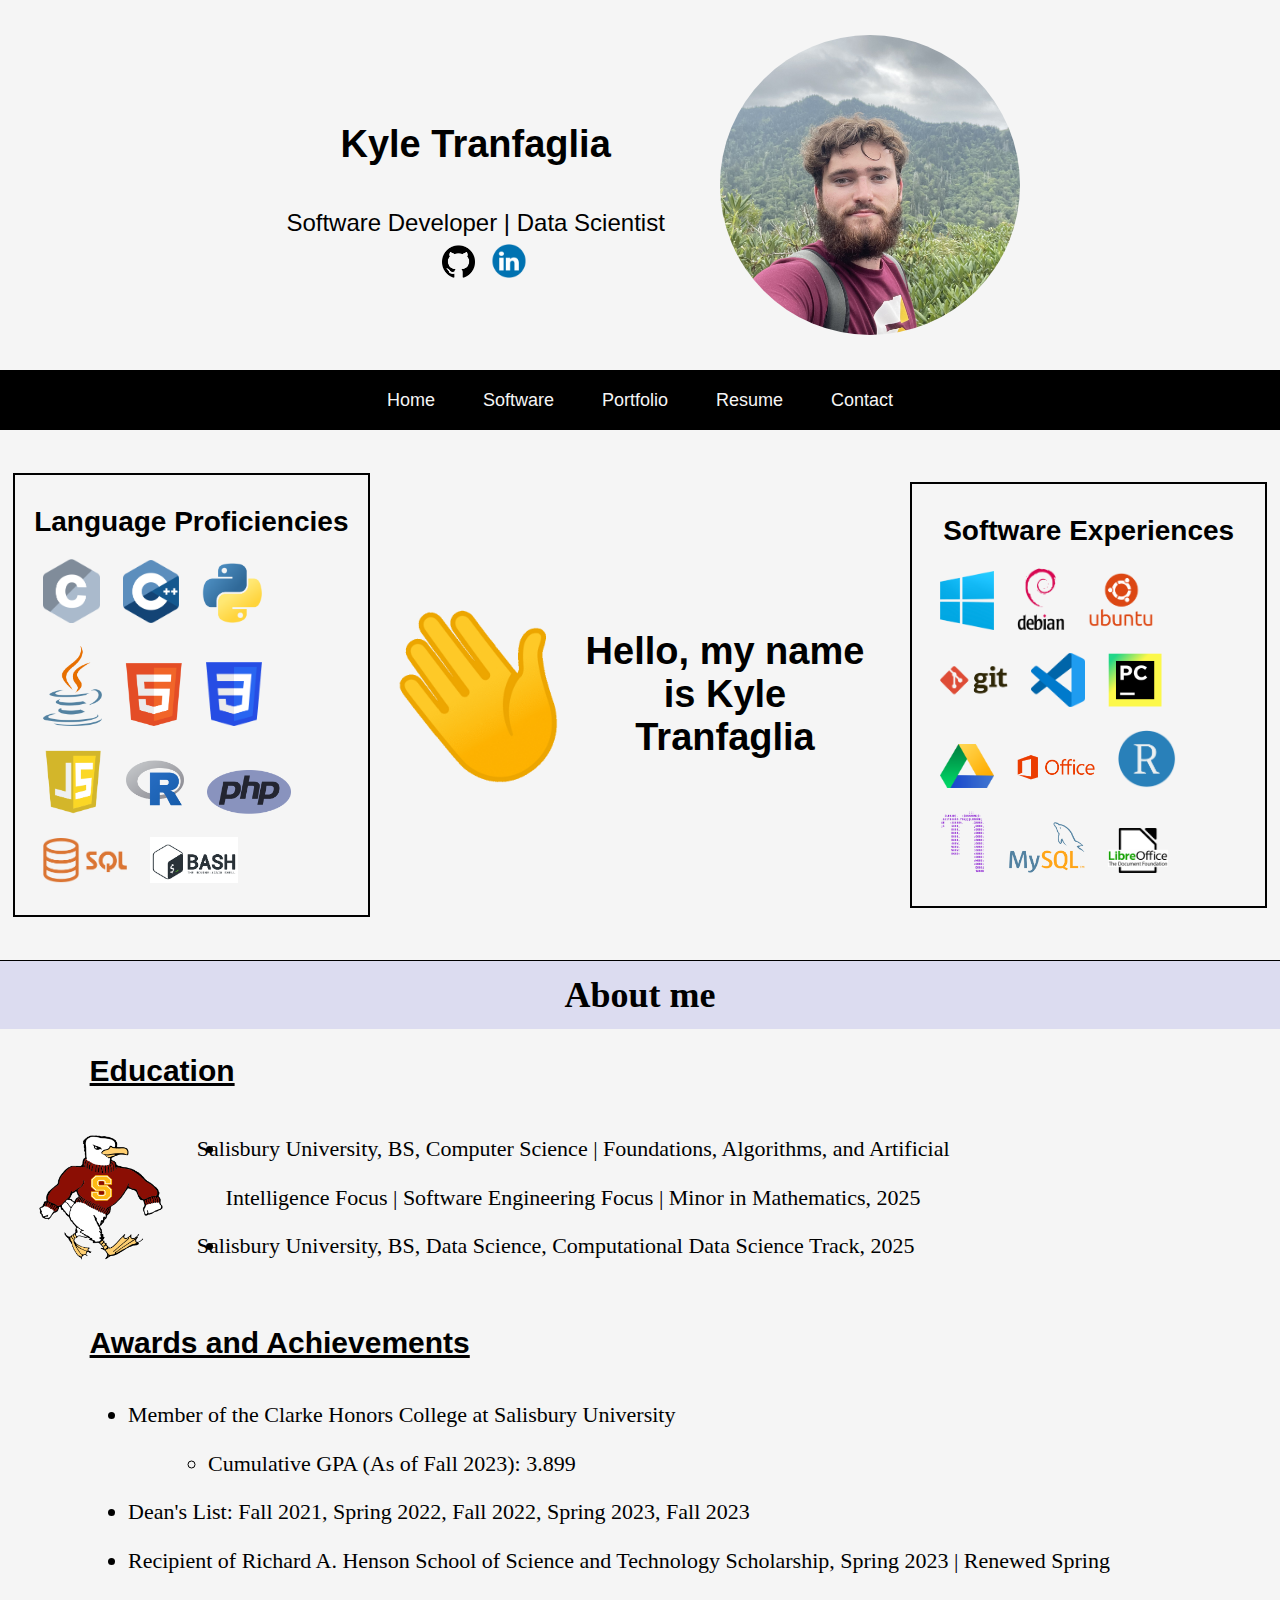
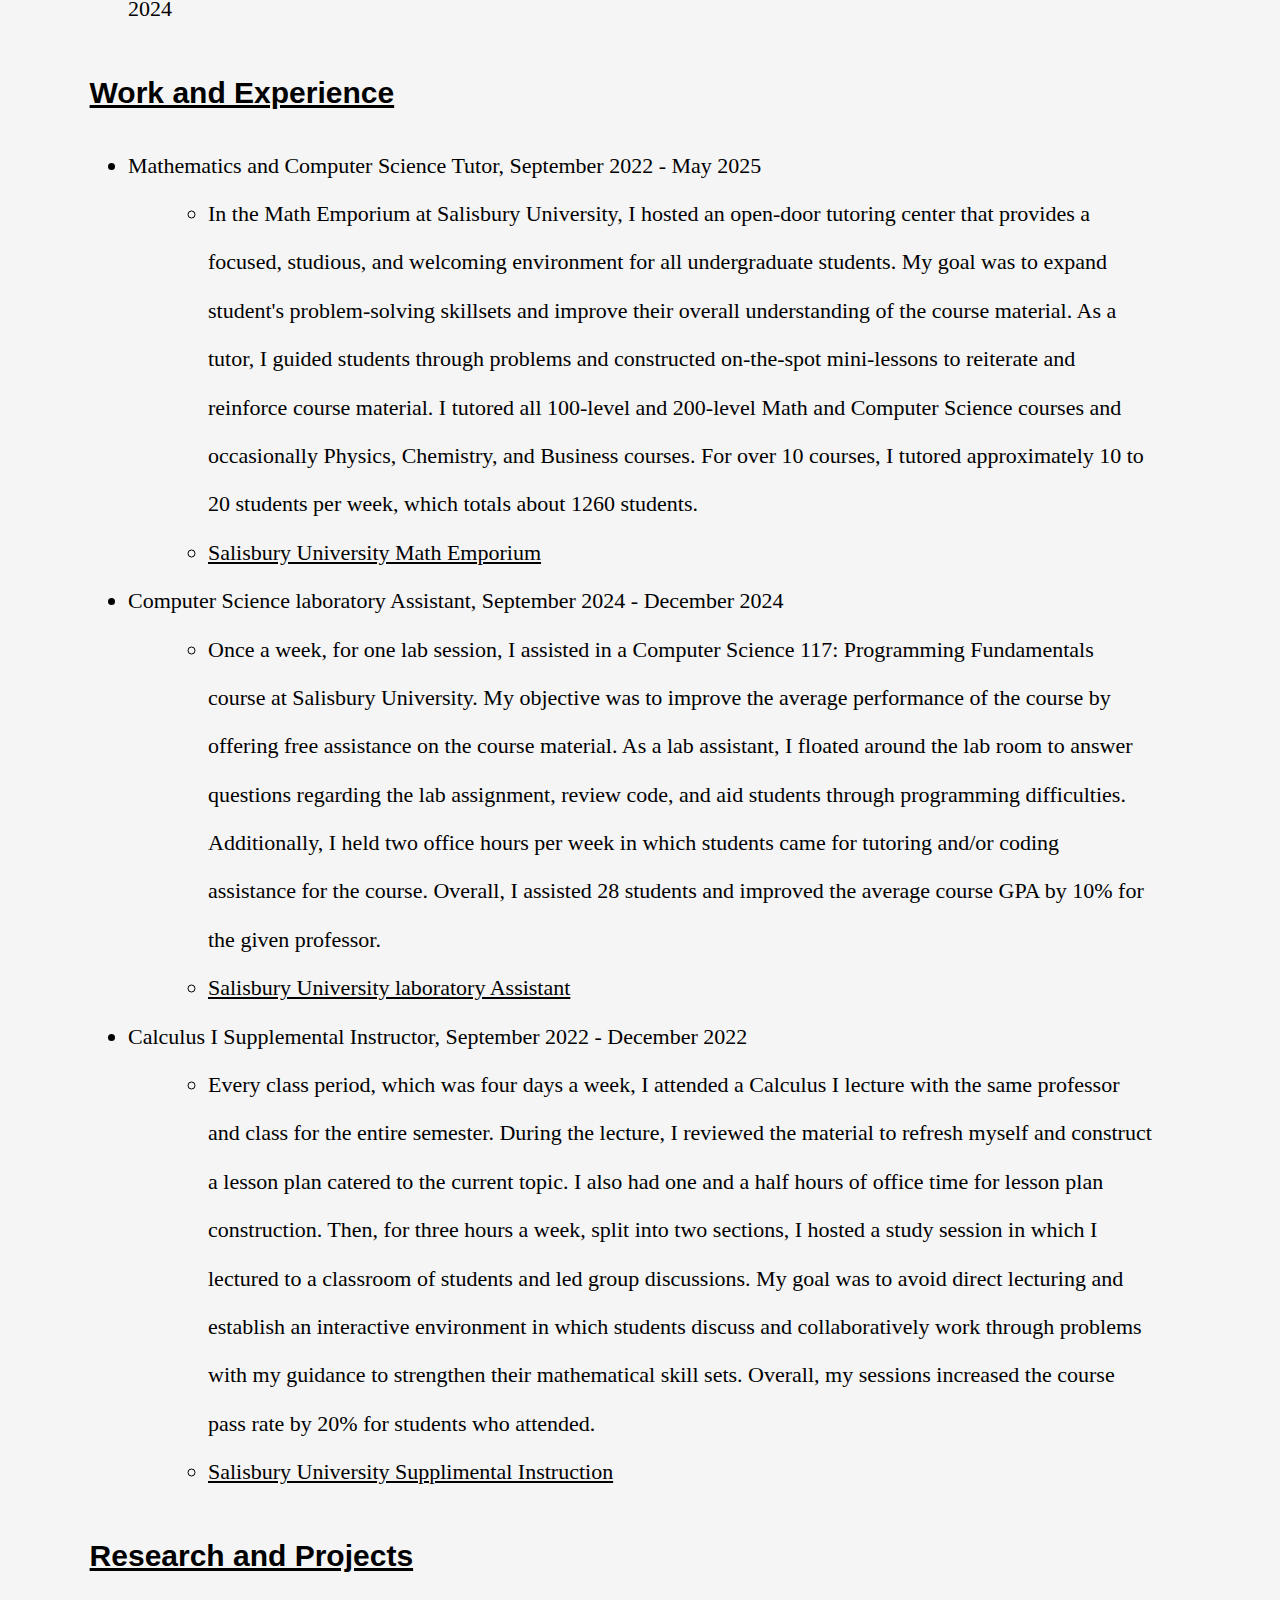
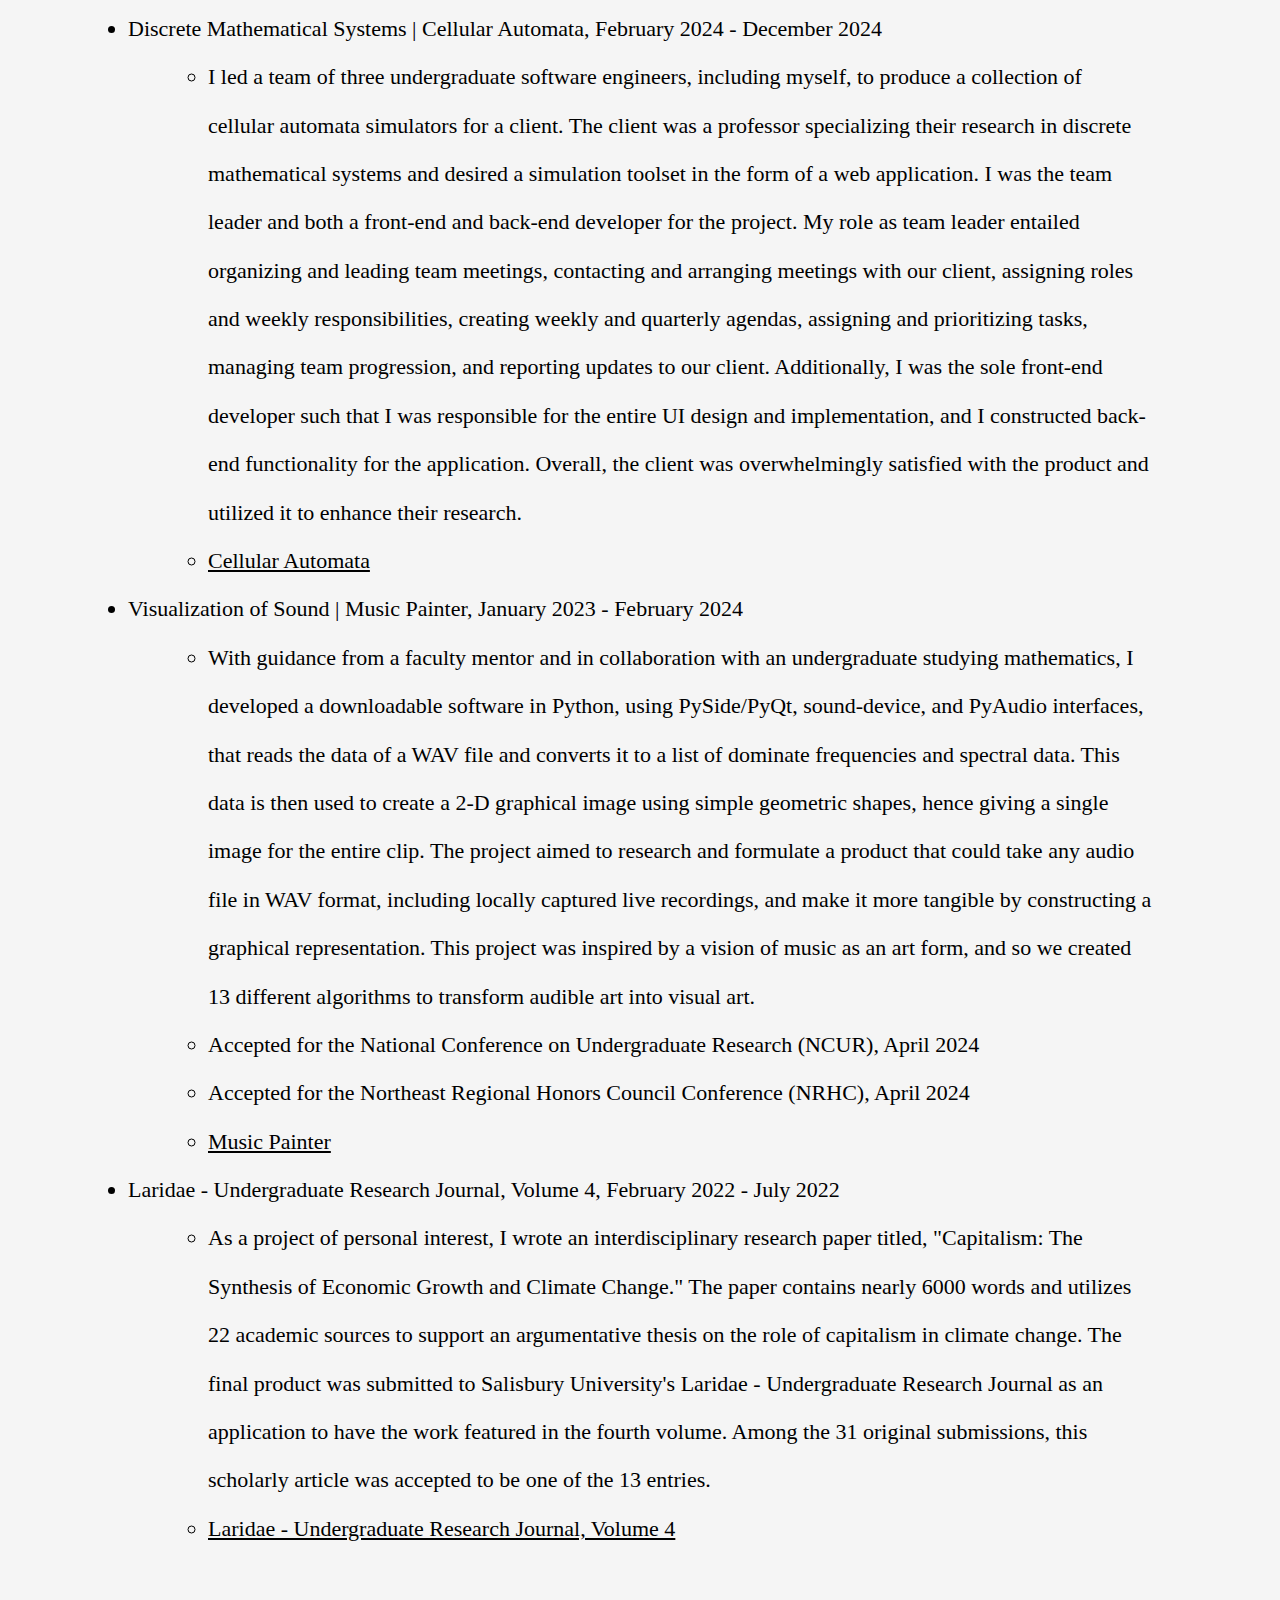
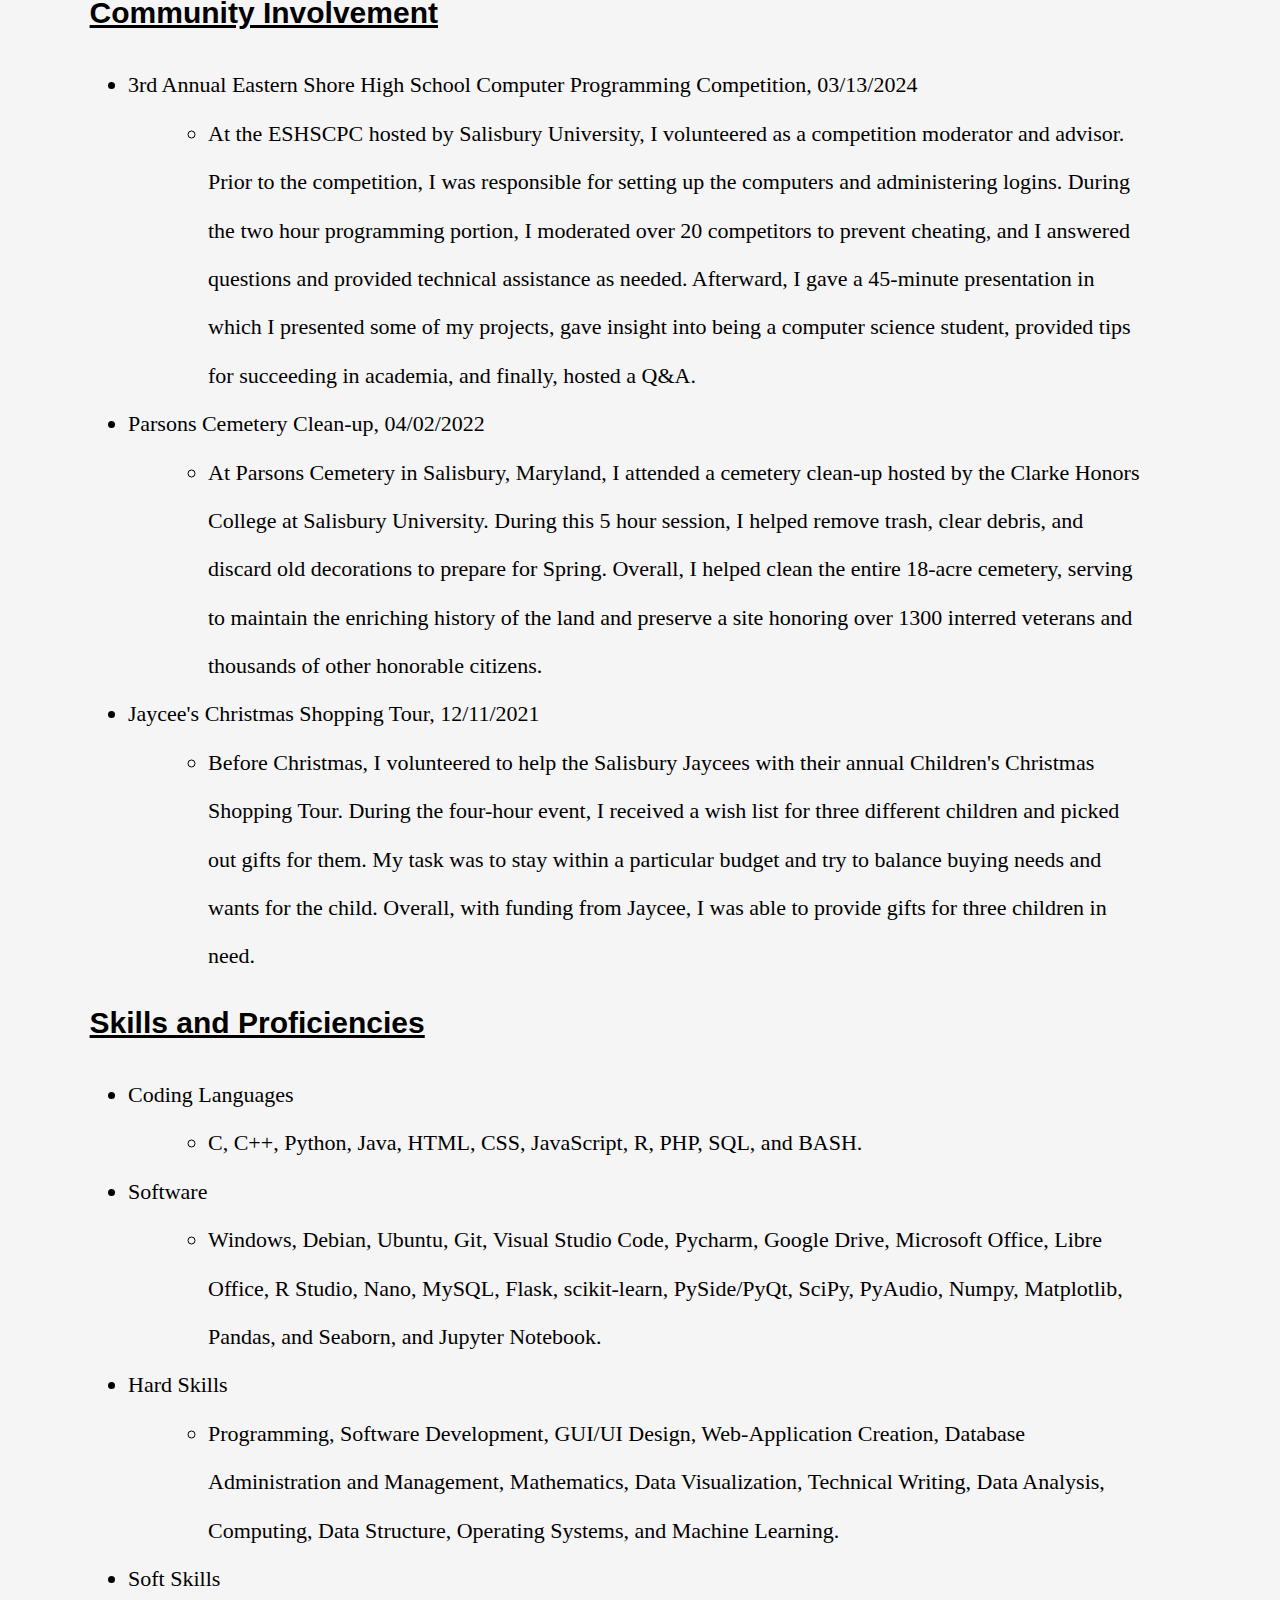
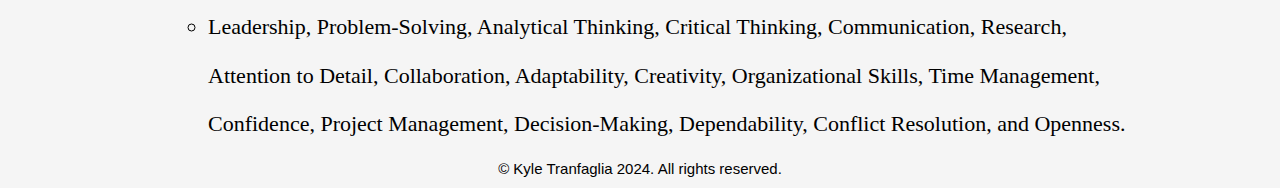
==== src/index.html @ 0615ad9f "Added Resume" ====
<!DOCTYPE html>
<html lang="en" class="home">
  <head>
    <link rel="stylesheet" href="..\styles\style.css" type="text/css"/>
    <meta charset="UTF-8">
    <meta name="viewport" content="width=device-width, initial-scale=1.0">
    <title> Home - Kyle Tranfaglia </title>
  </head>
  <!-- Google tag (gtag.js) -->
  <script async src="https://www.googletagmanager.com/gtag/js?id=G-T42D2LHNRH"> </script>
  <script>
    window.dataLayer = window.dataLayer || [];
    function gtag(){dataLayer.push(arguments);}
    gtag('js', new Date());
    gtag('config', 'G-T42D2LHNRH');
  </script>
  <script type="module" src="../src/js/home.js"> </script>
  <body>
    <center>
      <div class="head_container">
        <div class="name_container">
          <h3> Kyle Tranfaglia </h3> 
          <div class="p1"> Software Developer | Data Scientist </div>
          <a href="https://github.com/ktranfaglia1" target="_blank"> <img src="../images/github.png" alt="GitHub" class="github"></a>
          <a href="https://www.linkedin.com/in/kyle-tranfaglia-6564b42a4/" target="_blank"> <img src="../images/linkedin.png" alt="LinkedIn" class="linkedin"></a>
        </div>
        <img src="../images/Profile.jpg" class="profile">
      </div>
    </center>   
    <header>
      <div class="navbar">
        <a href="../src/index.html"> Home </a>
        <div class="dropdown">
          <button class="drop_button"> Software <i class="fa fa-caret-down"> </i> </button>
          <div class="dropdown_item">
            <a href="/../../COSC425/src/index.html" target="_blank"> Cellular Automata </a>
            <a href="/../../MusicPainterWebsite/src/index.html" target="_blank"> Music Painter </a>
          </div>
        </div>
        <a href="../src/portfolio.html"> Portfolio </a>
        <a href="../src/resume.html"> Resume </a>
        <a href="../src/contact.html"> Contact </a>
      </div>
    </header>
    <div class="outer_container">
      <div class="box">
        <center> <div class="p2"> Language Proficiencies </div> </center>
        <img src="../images/C_logo.png" height="25" width="57" class="logo">
        <img src="../images/C++_logo.png" height="24" width="56" class="logo">
        <img src="../images/Python_logo.png" height="28" width="60" class="logo">
        <img src="../images/Java_logo.png" height="20" width="59" class="logo">
        <img src="../images/Html_logo.png" height="36" width="58" class="logo">
        <img src="../images/CSS_logo.png" height="34" width="56" class="logo">
        <img src="../images/JavaScript_logo.png" height="60" width="60" class="logo">
        <img src="../images/R_logo.png" height="38" width="58" class="logo">
        <img src="../images/Php_logo.png" height="60" width="84" class="logo">
        <img src="../images/SQL_logo.png" height="60" width="84" class="logo">
        <img src="../images/Bash_logo.png" height="60" width="88" class="logo">
      </div>
      <div class="wave_container">
        <img src="../images/Wave.gif" alt="Hand waving GIF" id="wavingHand" height="150" width="200" class="wave">
        <h3> Hello, my name is Kyle Tranfaglia </h3>
      </div>
      <div class="box">
        <center> <div class="p2" class="center"> Software Experiences </div> </center>
        <img src="../images/Windows_logo.png" height="26" width="54" class="logo">
        <img src="../images/Debian_logo.png" height="26" width="48" class="logo">
        <img src="../images/Ubuntu_logo.png" height="42" width="66" class="logo">
        <img src="../images/Git_logo.png" height="46" width="68" class="logo">
        <img src="../images/Vscode_logo.png" height="54" width="54" class="logo">
        <img src="../images/Pc_logo.png" height="54" width="54" class="logo">
        <img src="../images/Drive_logo.png" height="24" width="54" class="logo">
        <img src="../images/Office_logo.png" height="54" width="78" class="logo">
        <img src="../images/Rstudio_logo.png" height="40" width="58" class="logo">
        <img src="../images/Nano_logo.png" height="26" width="46" class="logo">
        <img src="../images/Mysql_logo.png" height="50" width="76" class="logo">
        <img src="../images/Libre_logo.png" height="30" width="60" class="logo">
      </div>
    </div>
    <hr>
    <h1> About me </h1>
    <h2> Education </h2>
    <div class="outer_container">
      <img src="../images/Sammy_logo.png" height="125" width="125" class="sammy">
      <div class="text_container">
        <div class="p5"> 
          <li> Salisbury University, BS, Computer Science | Foundations, Algorithms, and Artificial Intelligence Focus | Software Engineering Focus | Minor in Mathematics, 2025 </li> 
          <li> Salisbury University, BS, Data Science, Computational Data Science Track, 2025 </li> 
        </div>
      </div>
    </div> <br>
    <h2> Awards and Achievements </h2>
    <div class="p3"> 
      <div class="list"> 
        <li> Member of the Clarke Honors College at Salisbury University </li> 
        <ul> 
          <ul>
            <li> Cumulative GPA (As of Fall 2023): 3.899 </li> 
          </ul> 
        </ul>
        <li> Dean's List: Fall 2021, Spring 2022, Fall 2022, Spring 2023, Fall 2023 </li>
        <li> Recipient of Richard A. Henson School of Science and Technology Scholarship, Spring 2023 | Renewed Spring 2024 </li>
      </div> 
    </div> <br>
    <h2> Work and Experience </h2>
    <div class="p3"> 
      <div class="list"> 
        <li> Mathematics and Computer Science Tutor, September 2022 - May 2025 </li> 
        <ul> 
          <ul>
            <li> In the Math Emporium at Salisbury University, I hosted an open-door tutoring center that provides a focused, studious, and welcoming environment for all undergraduate students. My goal was to expand student's problem-solving skillsets and improve their overall understanding of the course material. As a tutor, I guided students through problems and constructed on-the-spot mini-lessons to reiterate and reinforce course material. I tutored all 100-level and 200-level Math and Computer Science courses and occasionally Physics, Chemistry, and Business courses. For over 10 courses, I tutored approximately 10 to 20 students per week, which totals about 1260 students. </li> 
            <li> <a href="https://www.salisbury.edu/academic-offices/science-and-technology/mathematical-sciences/tutoring-center.aspx" target="_blank"> Salisbury University Math Emporium </a> </li>
          </ul> 
        </ul>
        <li> Computer Science laboratory Assistant, September 2024 - December 2024 </li> 
        <ul> 
          <ul>
            <li> Once a week, for one lab session, I assisted in a Computer Science 117: Programming Fundamentals course at Salisbury University. My objective was to improve the average performance of the course by offering free assistance on the course material. As a lab assistant, I floated around the lab room to answer questions regarding the lab assignment, review code, and aid students through programming difficulties. Additionally, I held two office hours per week in which students came for tutoring and/or coding assistance for the course. Overall, I assisted 28 students and improved the average course GPA by 10% for the given professor. </li> 
            <li> <a href="https://www.salisbury.edu/academic-offices/science-and-technology/computer-science/academic-assistance.aspx" target="_blank"> Salisbury University laboratory Assistant </a> </li>
          </ul> 
        </ul>
        <li> Calculus I Supplemental Instructor, September 2022 - December 2022 </li> 
        <ul> 
          <ul>
            <li> Every class period, which was four days a week, I attended a Calculus I lecture with the same professor and class for the entire semester. During the lecture, I reviewed the material to refresh myself and construct a lesson plan catered to the current topic. I also had one and a half hours of office time for lesson plan construction. Then, for three hours a week, split into two sections, I hosted a study session in which I lectured to a classroom of students and led group discussions. My goal was to avoid direct lecturing and establish an interactive environment in which students discuss and collaboratively work through problems with my guidance to strengthen their mathematical skill sets. Overall, my sessions increased the course pass rate by 20% for students who attended. </li> 
            <li> <a href="https://www.salisbury.edu/administration/academic-affairs/center-for-student-achievement/si.aspx" target="_blank"> Salisbury University Supplimental Instruction </a> </li>
          </ul> 
        </ul>
      </div> 
    </div> <br>
    <h2> Research and Projects </h2>
    <div class="p3"> 
      <div class="list"> 
        <li> Discrete Mathematical Systems | Cellular Automata, February 2024 - December 2024 </li> 
        <ul> 
          <ul>
            <li> I led a team of three undergraduate software engineers, including myself, to produce a collection of cellular automata simulators for a client. The client was a professor specializing their research in discrete mathematical systems and desired a simulation toolset in the form of a web application. I was the team leader and both a front-end and back-end developer for the project. My role as team leader entailed organizing and leading team meetings, contacting and arranging meetings with our client, assigning roles and weekly responsibilities, creating weekly and quarterly agendas, assigning and prioritizing tasks, managing team progression, and reporting updates to our client. Additionally, I was the sole front-end developer such that I was responsible for the entire UI design and implementation, and I constructed back-end functionality for the application. Overall, the client was overwhelmingly satisfied with the product and utilized it to enhance their research.  </li> 
            <li> <a href="/../../COSC425/src/index.html" target="_blank"> Cellular Automata </a> </li>
          </ul> 
        </ul>
        <li> Visualization of Sound | Music Painter, January 2023 - February 2024 </li> 
        <ul> 
          <ul>
            <li> With guidance from a faculty mentor and in collaboration with an undergraduate studying mathematics, I developed a downloadable software in Python, using PySide/PyQt, sound-device, and PyAudio interfaces, that reads the data of a WAV file and converts it to a list of dominate frequencies and spectral data. This data is then used to create a 2-D graphical image using simple geometric shapes, hence giving a single image for the entire clip. The project aimed to research and formulate a product that could take any audio file in WAV format, including locally captured live recordings, and make it more tangible by constructing a  graphical representation. This project was inspired by a vision of music as an art form, and so we created 13 different algorithms to transform audible art into visual art. </li> 
            <li> Accepted for the National Conference on Undergraduate Research (NCUR), April 2024 </li>
            <li> Accepted for the Northeast Regional Honors Council Conference (NRHC), April 2024 </li>
            <li> <a href="/../../MusicPainterWebsite/src/index.html" target="_blank"> Music Painter </a> </li>
          </ul> 
        </ul>
        <li> Laridae - Undergraduate Research Journal, Volume 4, February 2022 - July 2022 </li> 
        <ul> 
          <ul>
            <li> As a project of personal interest, I wrote an interdisciplinary research paper titled, "Capitalism: The Synthesis of Economic Growth and Climate Change." The paper contains nearly 6000 words and utilizes 22 academic sources to support an argumentative thesis on the role of capitalism in climate change. The final product was submitted to Salisbury University's Laridae - Undergraduate Research Journal as an application to have the work featured in the fourth volume. Among the 31 original submissions, this scholarly article was accepted to be one of the 13 entries. </li> 
            <li> <a href="https://www.salisbury.edu/administration/academic-affairs/graduate-studies-and-research/ourca/laridae.aspx" target="_blank"> Laridae - Undergraduate Research Journal, Volume 4 </a> </li>
          </ul> 
        </ul>
      </div> 
    </div> <br>
    <h2> Community Involvement </h2>
    <div class="p3"> 
      <div class="list"> 
        <li> 3rd Annual Eastern Shore High School Computer Programming Competition, 03/13/2024 </li> 
        <ul> 
          <ul>
            <li> At the ESHSCPC hosted by Salisbury University, I volunteered as a competition moderator and advisor. Prior to the competition, I was responsible for setting up the computers and administering logins. During the two hour programming portion, I moderated over 20 competitors to prevent cheating, and I answered questions and provided technical assistance as needed. Afterward, I gave a 45-minute presentation in which I presented some of my projects, gave insight into being a computer science student, provided tips for succeeding in academia, and finally, hosted a Q&A. </li> 
          </ul> 
        </ul>
        <li> Parsons Cemetery Clean-up, 04/02/2022  </li> 
        <ul> 
          <ul>
            <li> At Parsons Cemetery in Salisbury, Maryland, I attended a cemetery clean-up hosted by the Clarke Honors College at Salisbury University. During this 5 hour session, I helped remove trash, clear debris, and discard old decorations to prepare for Spring. Overall, I helped clean the entire 18-acre cemetery, serving to maintain the enriching history of the land and preserve a site honoring over 1300 interred veterans and thousands of other honorable citizens. </li> 
          </ul> 
        </ul>
        <li> Jaycee's Christmas Shopping Tour, 12/11/2021</li> 
        <ul> 
          <ul>
            <li> Before Christmas, I volunteered to help the Salisbury Jaycees with their annual Children's Christmas Shopping Tour. During the four-hour event, I received a wish list for three different children and picked out gifts for them. My task was to stay within a particular budget and try to balance buying needs and wants for the child. Overall, with funding from Jaycee, I was able to provide gifts for three children in need. </li> 
          </ul> 
        </ul>
      </div> 
    </div>
    <h2> Skills and Proficiencies </h2>
    <div class="p3"> 
      <div class="list"> 
        <li> Coding Languages </li> 
        <ul> 
          <ul>
            <li> C, C++, Python, Java, HTML, CSS, JavaScript, R, PHP, SQL, and BASH. </li> 
          </ul> 
        </ul>
        <li> Software </li> 
        <ul> 
          <ul>
            <li> Windows, Debian, Ubuntu, Git, Visual Studio Code, Pycharm, Google Drive, Microsoft Office, Libre Office, R Studio, Nano, MySQL, Flask, scikit-learn, PySide/PyQt, SciPy, PyAudio, Numpy, Matplotlib, Pandas, and Seaborn, and Jupyter Notebook. </li> 
          </ul> 
        </ul>
        <li> Hard Skills </li> 
        <ul> 
          <ul>
            <li> Programming, Software Development, GUI/UI Design, Web-Application Creation, Database Administration and Management, Mathematics, Data Visualization, Technical Writing, Data Analysis, Computing, Data Structure, Operating Systems, and Machine Learning. </li> 
          </ul> 
        </ul>
        <li> Soft Skills </li> 
        <ul> 
          <ul>
            <li> Leadership, Problem-Solving, Analytical Thinking, Critical Thinking, Communication, Research, Attention to Detail, Collaboration, Adaptability, Creativity, Organizational Skills, Time Management, Confidence, Project Management, Decision-Making, Dependability, Conflict Resolution, and Openness. </li> 
          </ul> 
        </ul>
      </div> 
    </div>
    <a href="#" class="hovering_button"> Top &#9650; </a>
    <footer>
      <div class="p4"> &copy; Kyle Tranfaglia 2024. All rights reserved. </div>
    </footer>
  </body>
</html>
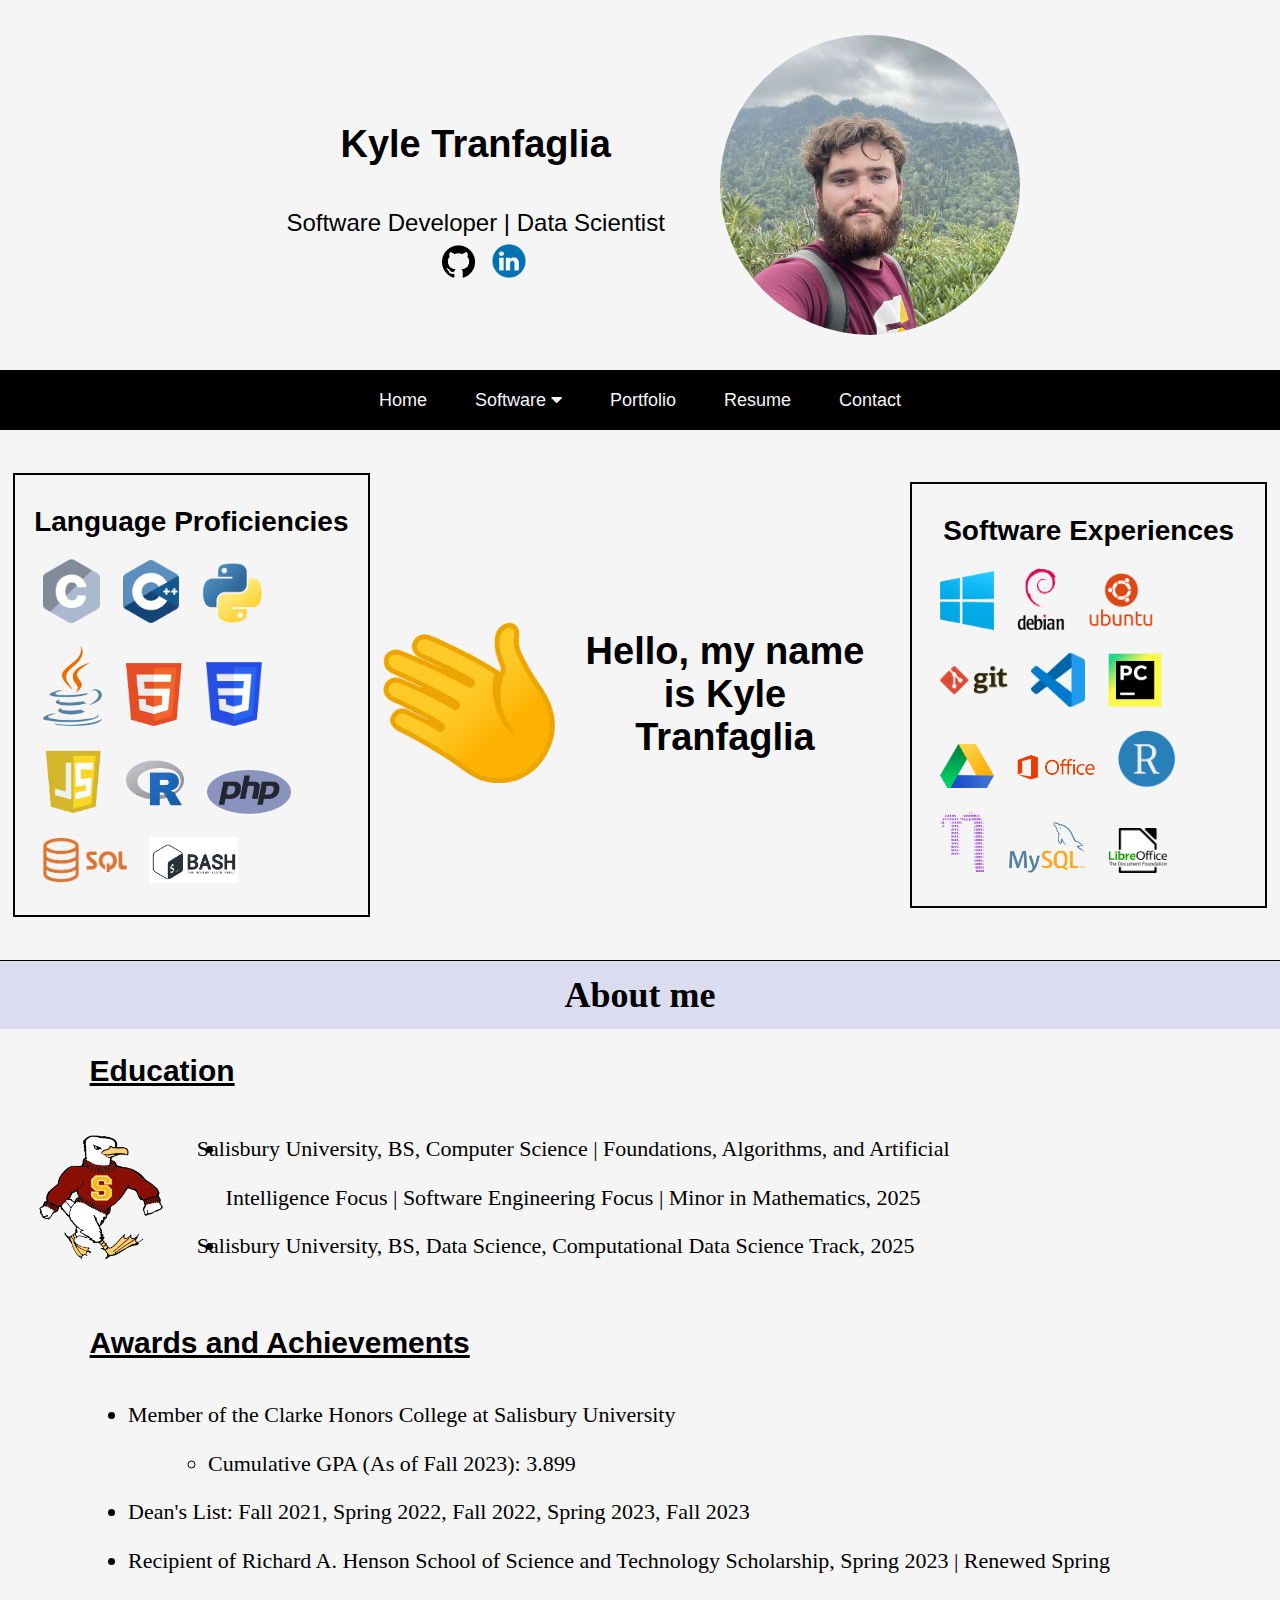
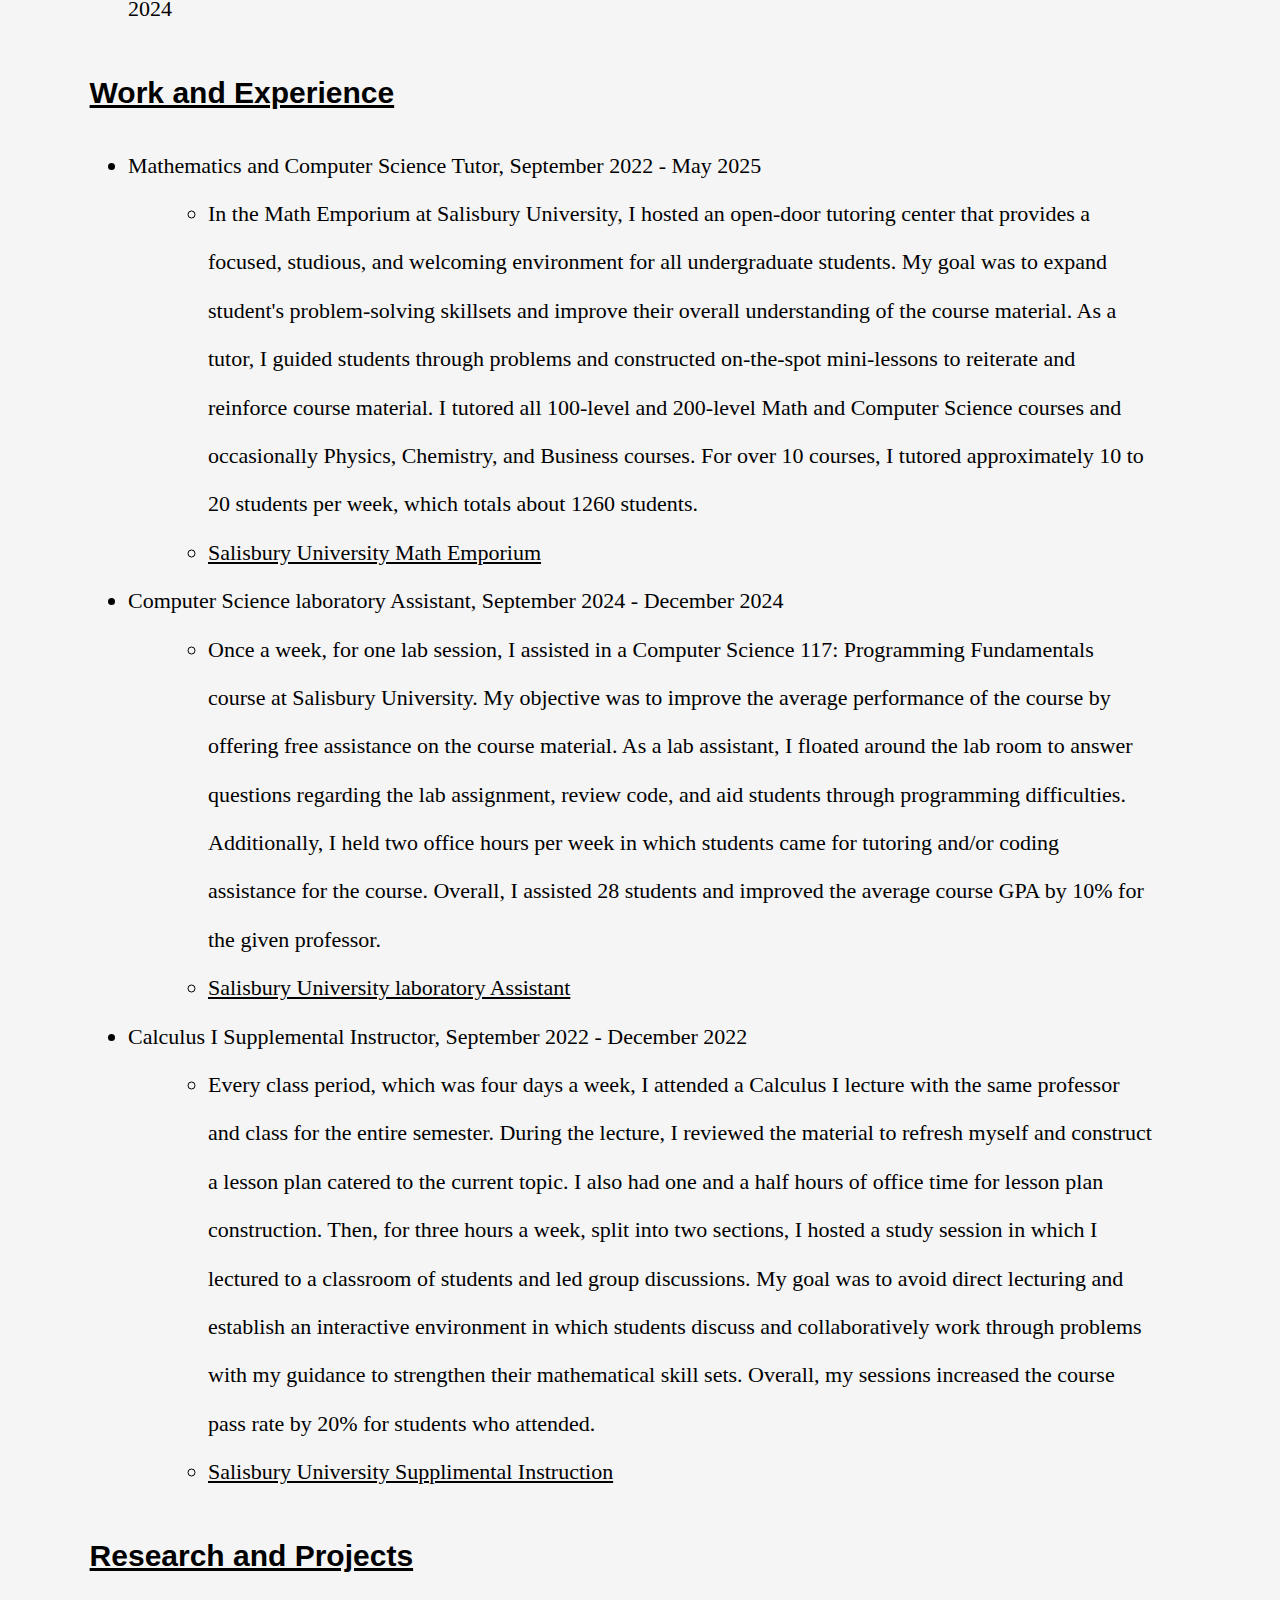
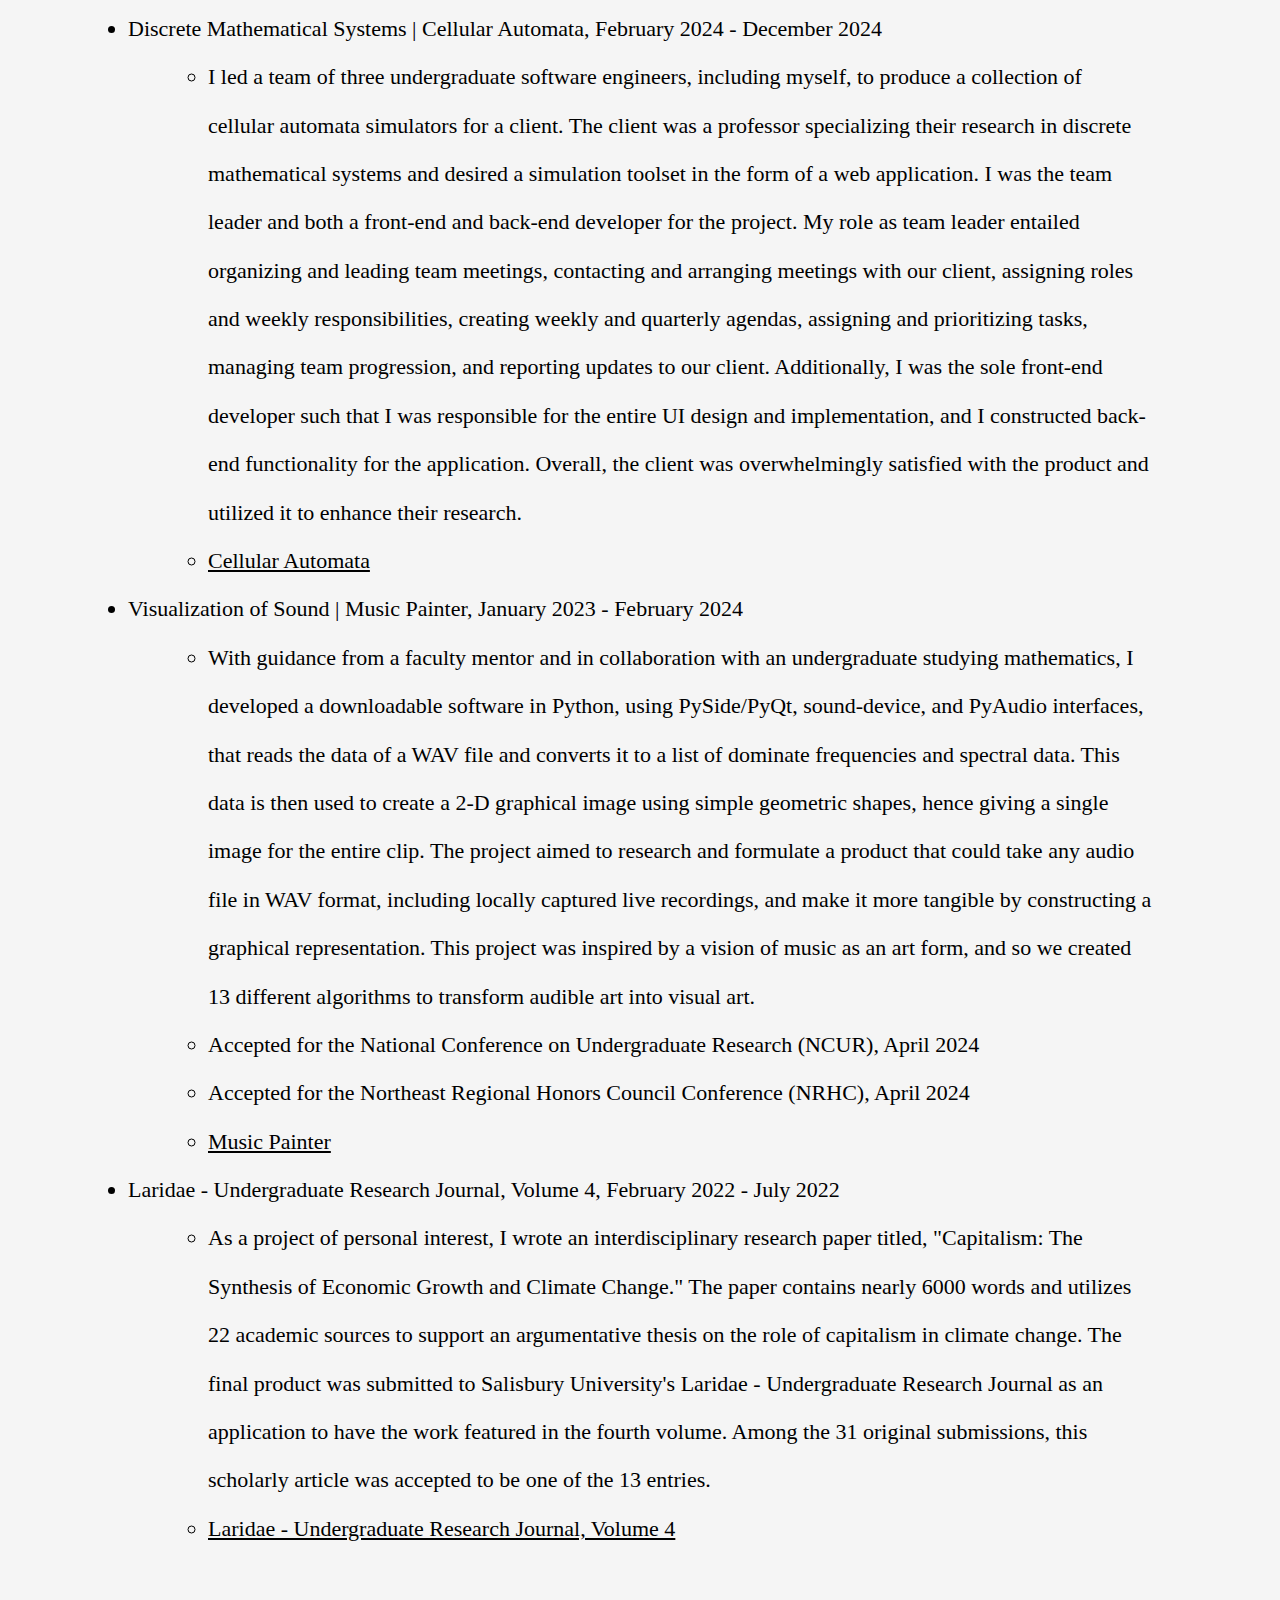
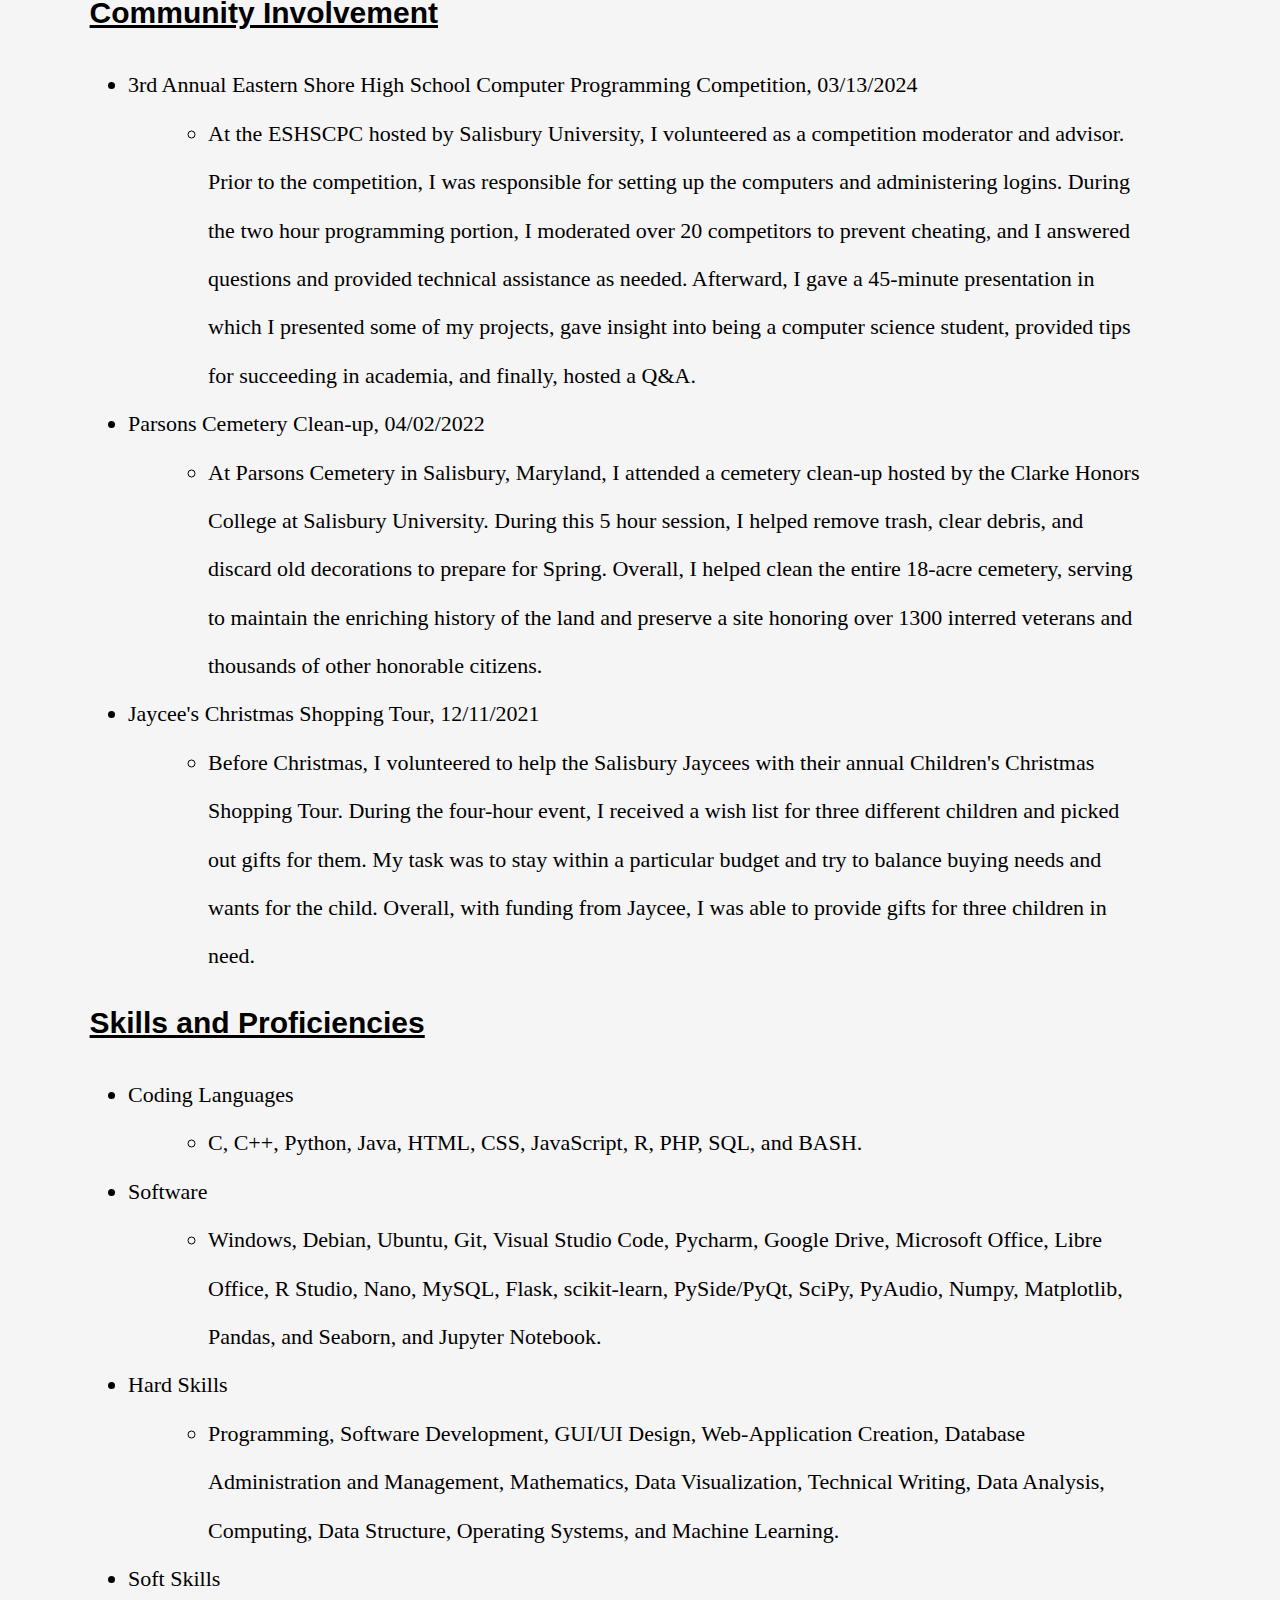
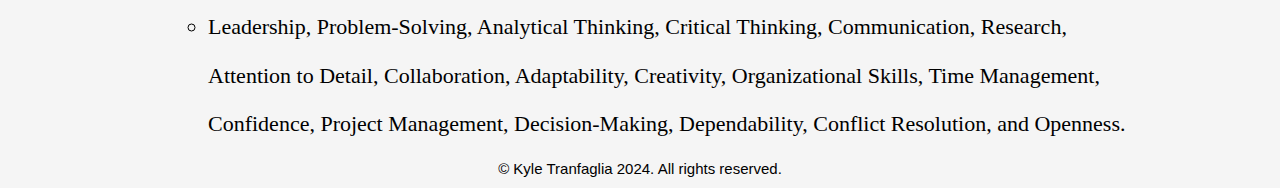
==== commit ea0c4ebf: "Fixed link for software arrow icon" ====
--- a/src/index.html
+++ b/src/index.html
@@ -1,6 +1,7 @@
 <!DOCTYPE html>
 <html lang="en" class="home">
   <head>
+    <link rel="stylesheet" href="https://cdnjs.cloudflare.com/ajax/libs/font-awesome/5.15.4/css/all.min.css">
     <link rel="stylesheet" href="..\styles\style.css" type="text/css"/>
     <meta charset="UTF-8">
     <meta name="viewport" content="width=device-width, initial-scale=1.0">
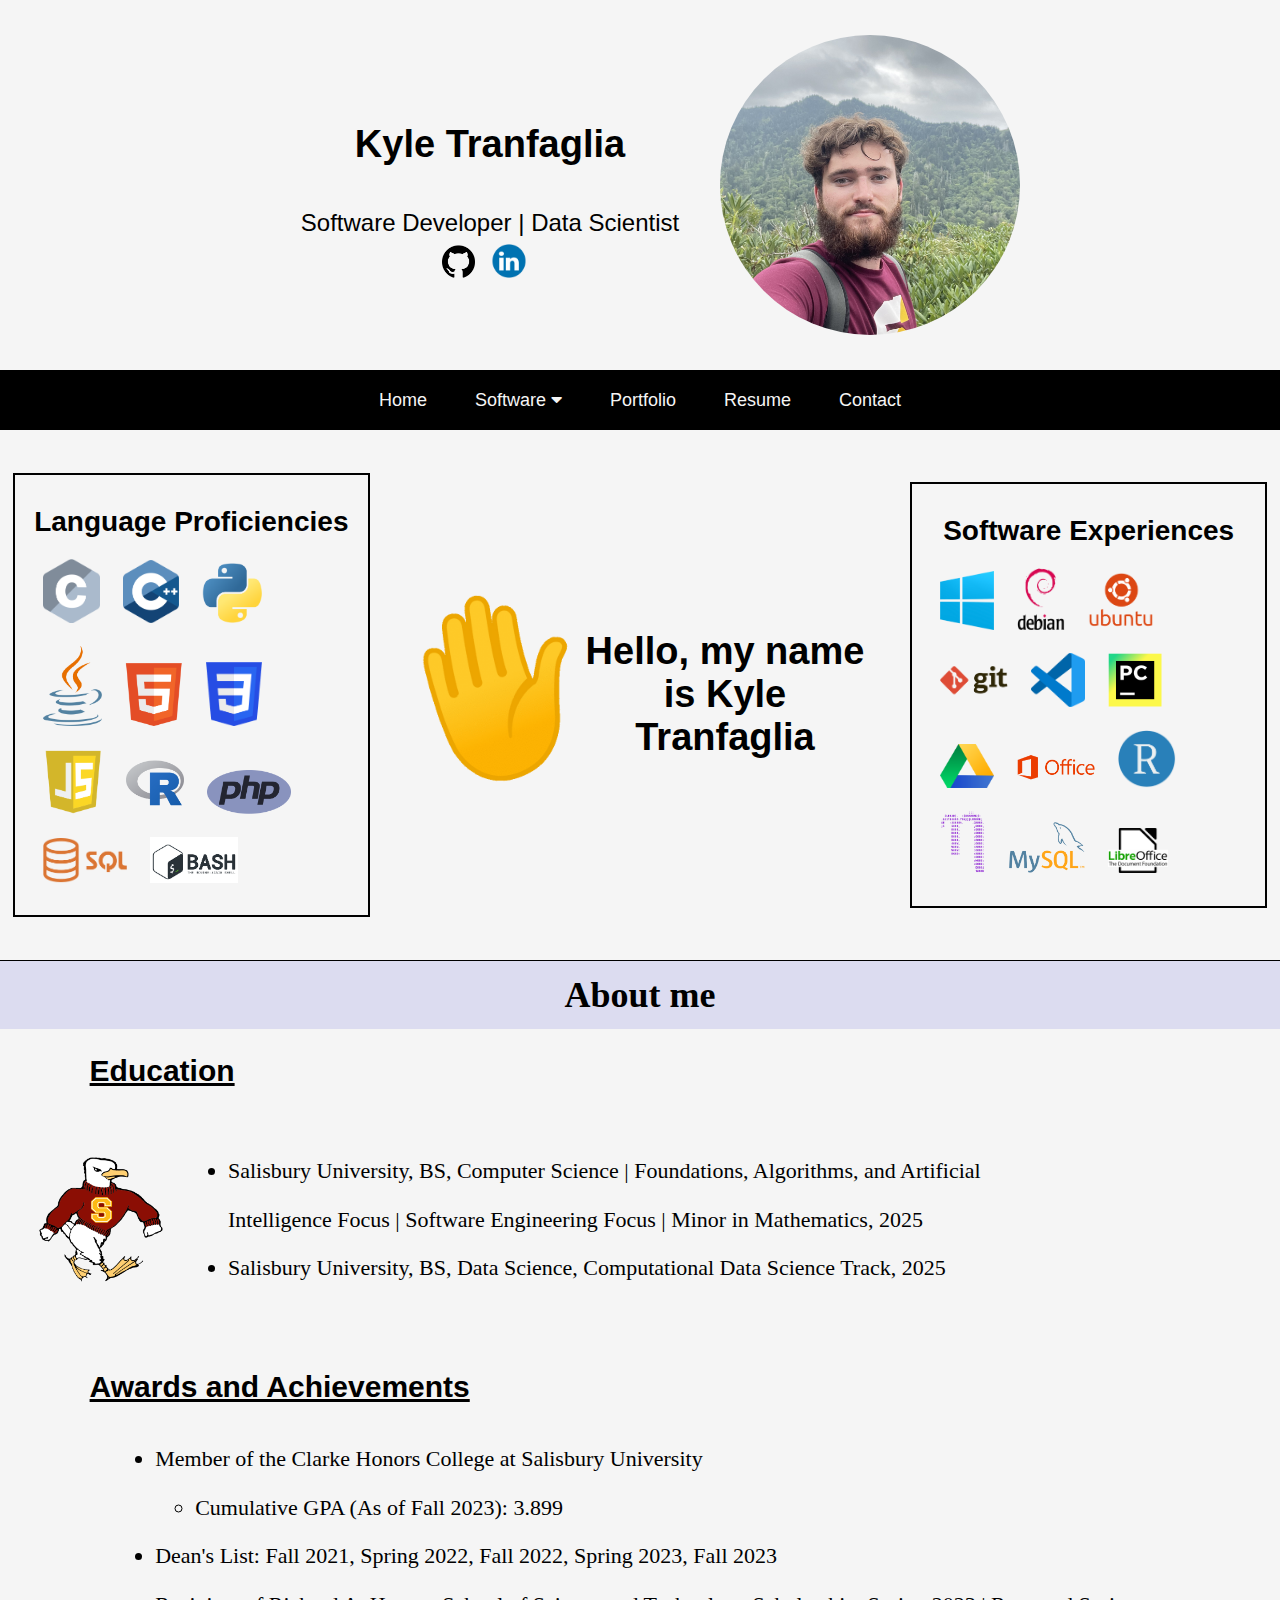
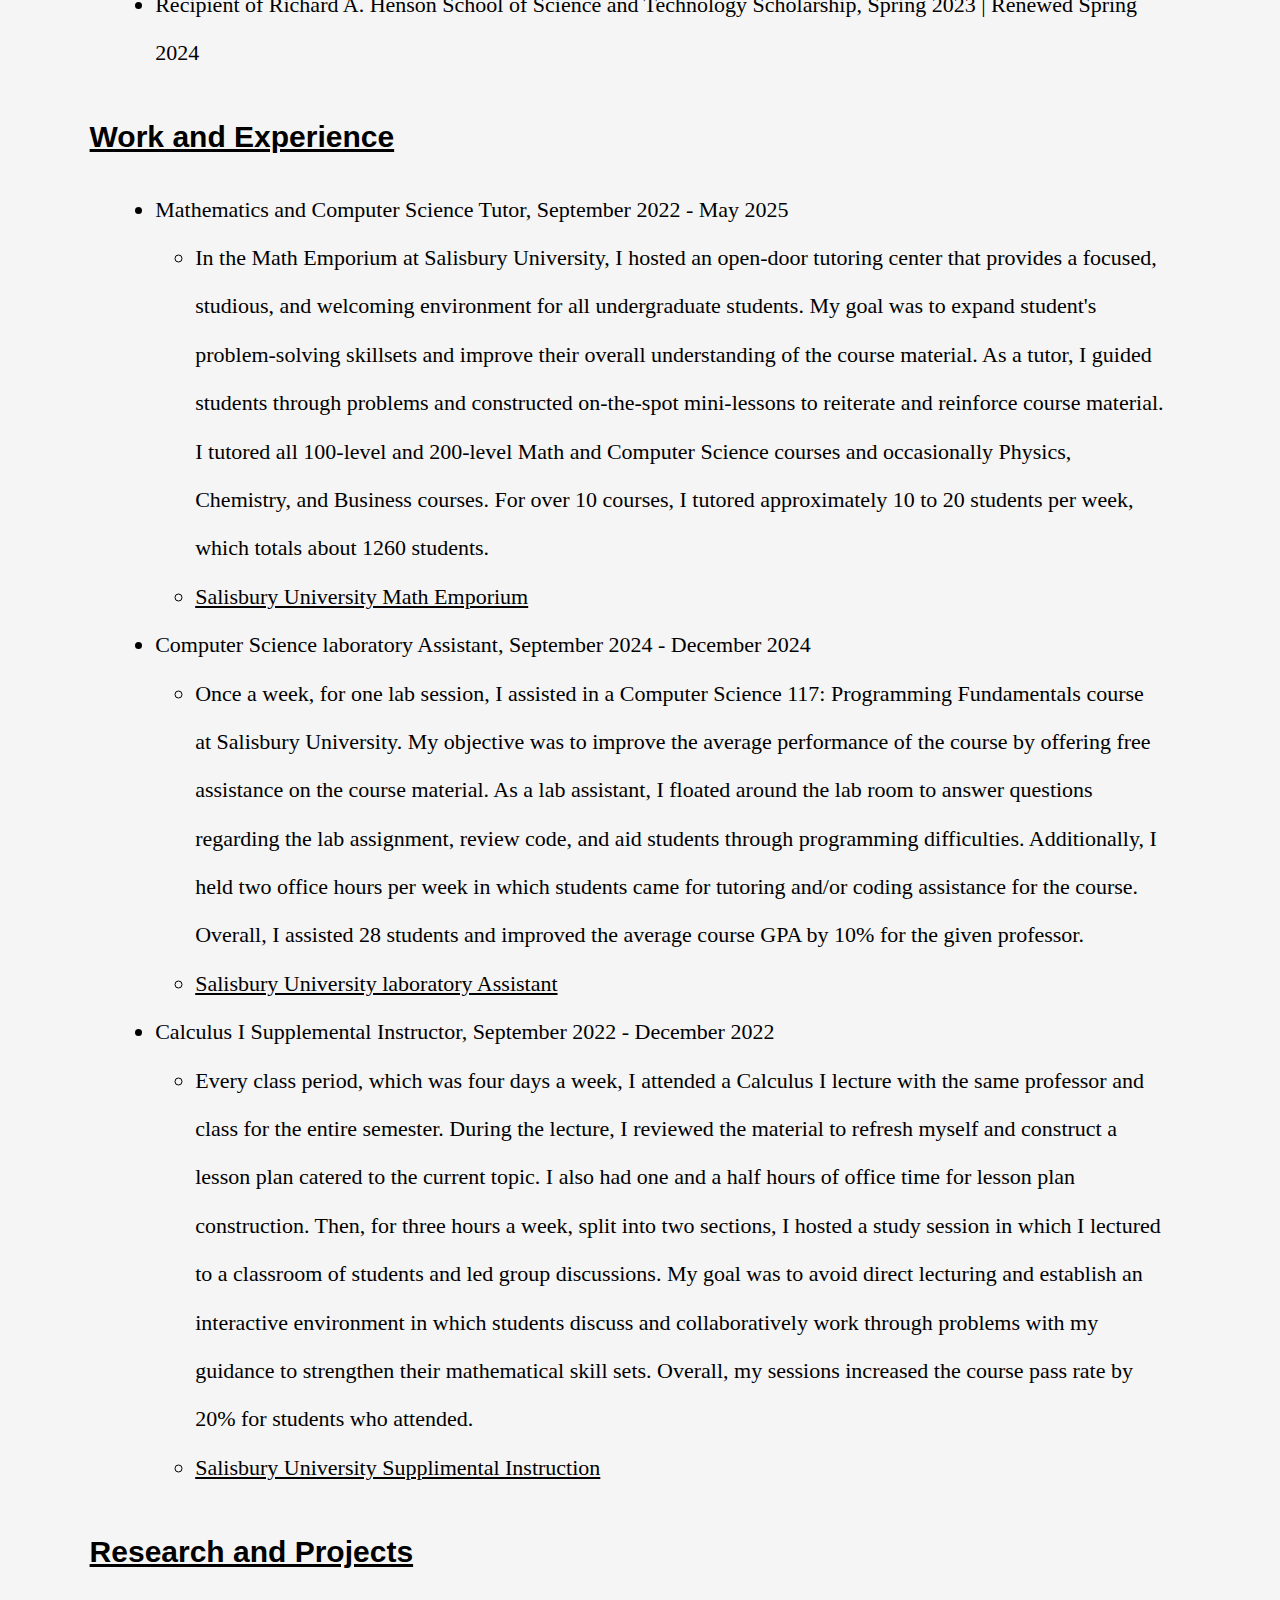
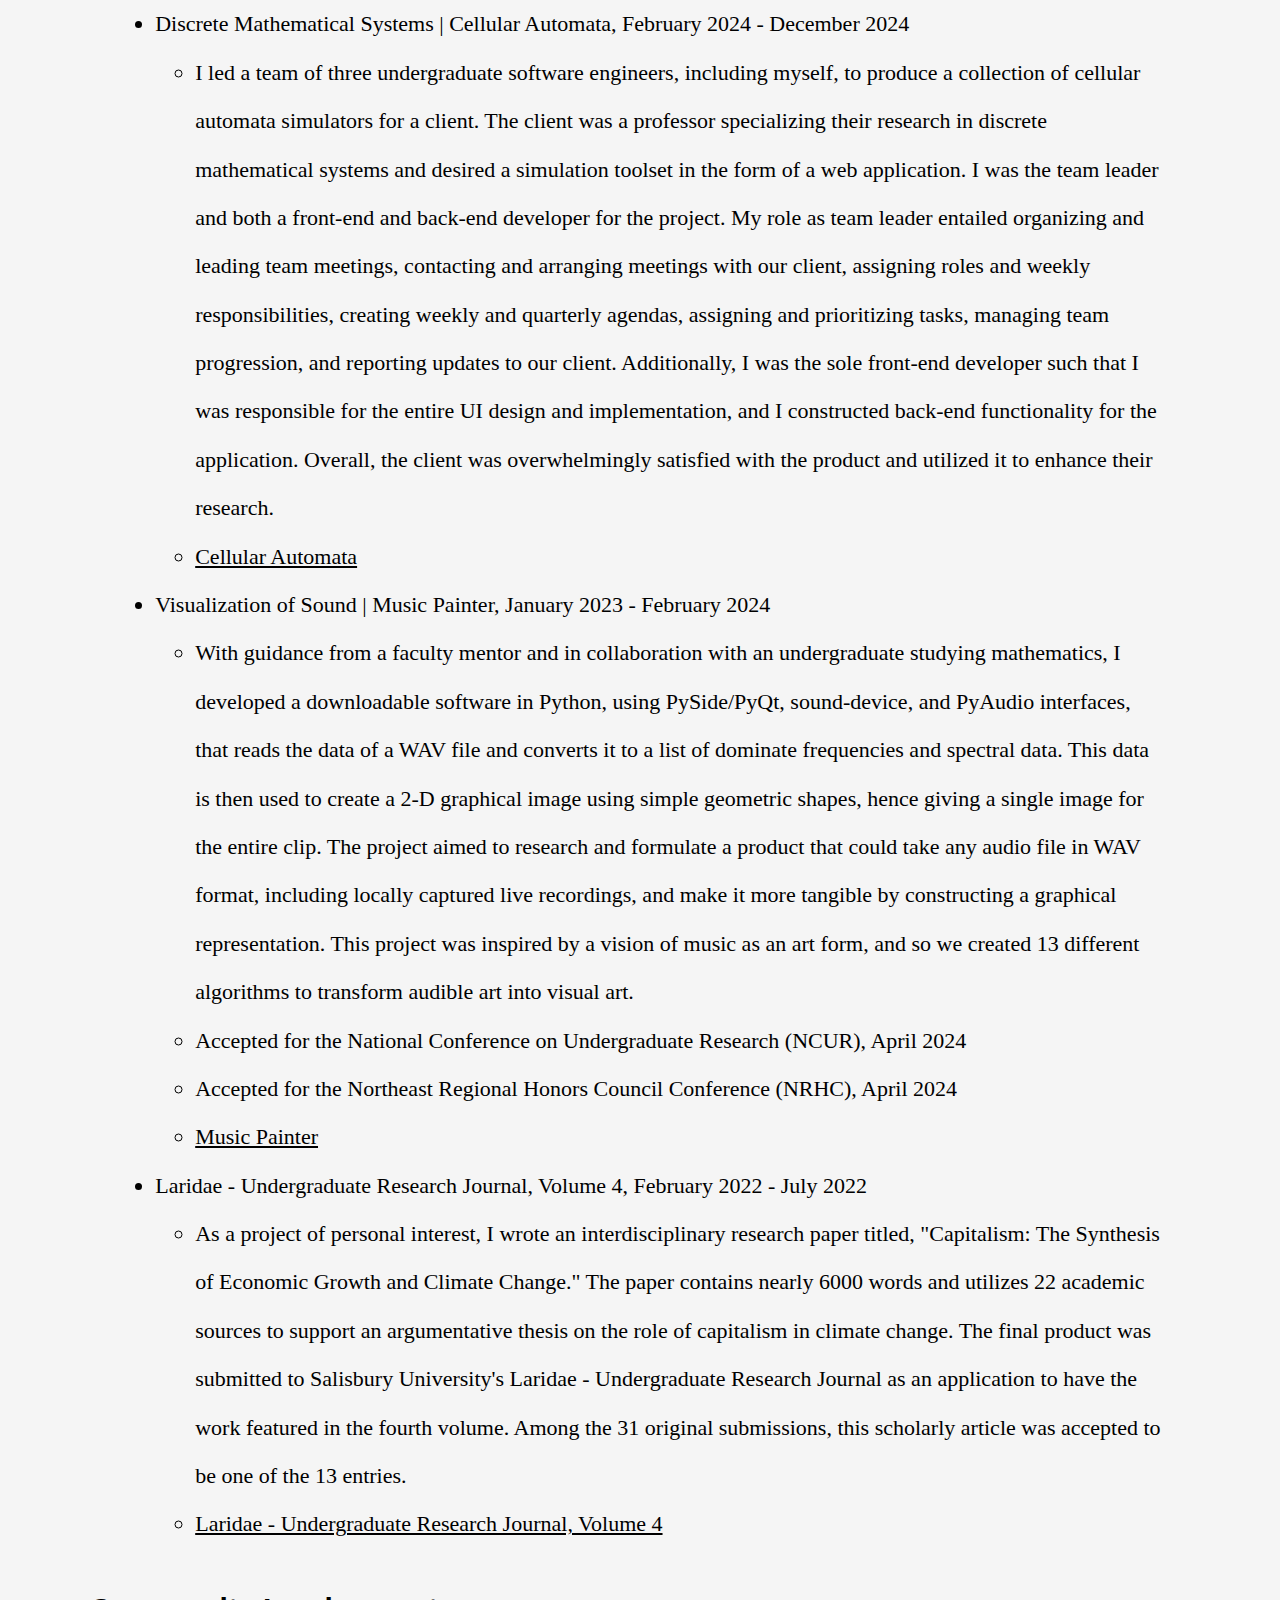
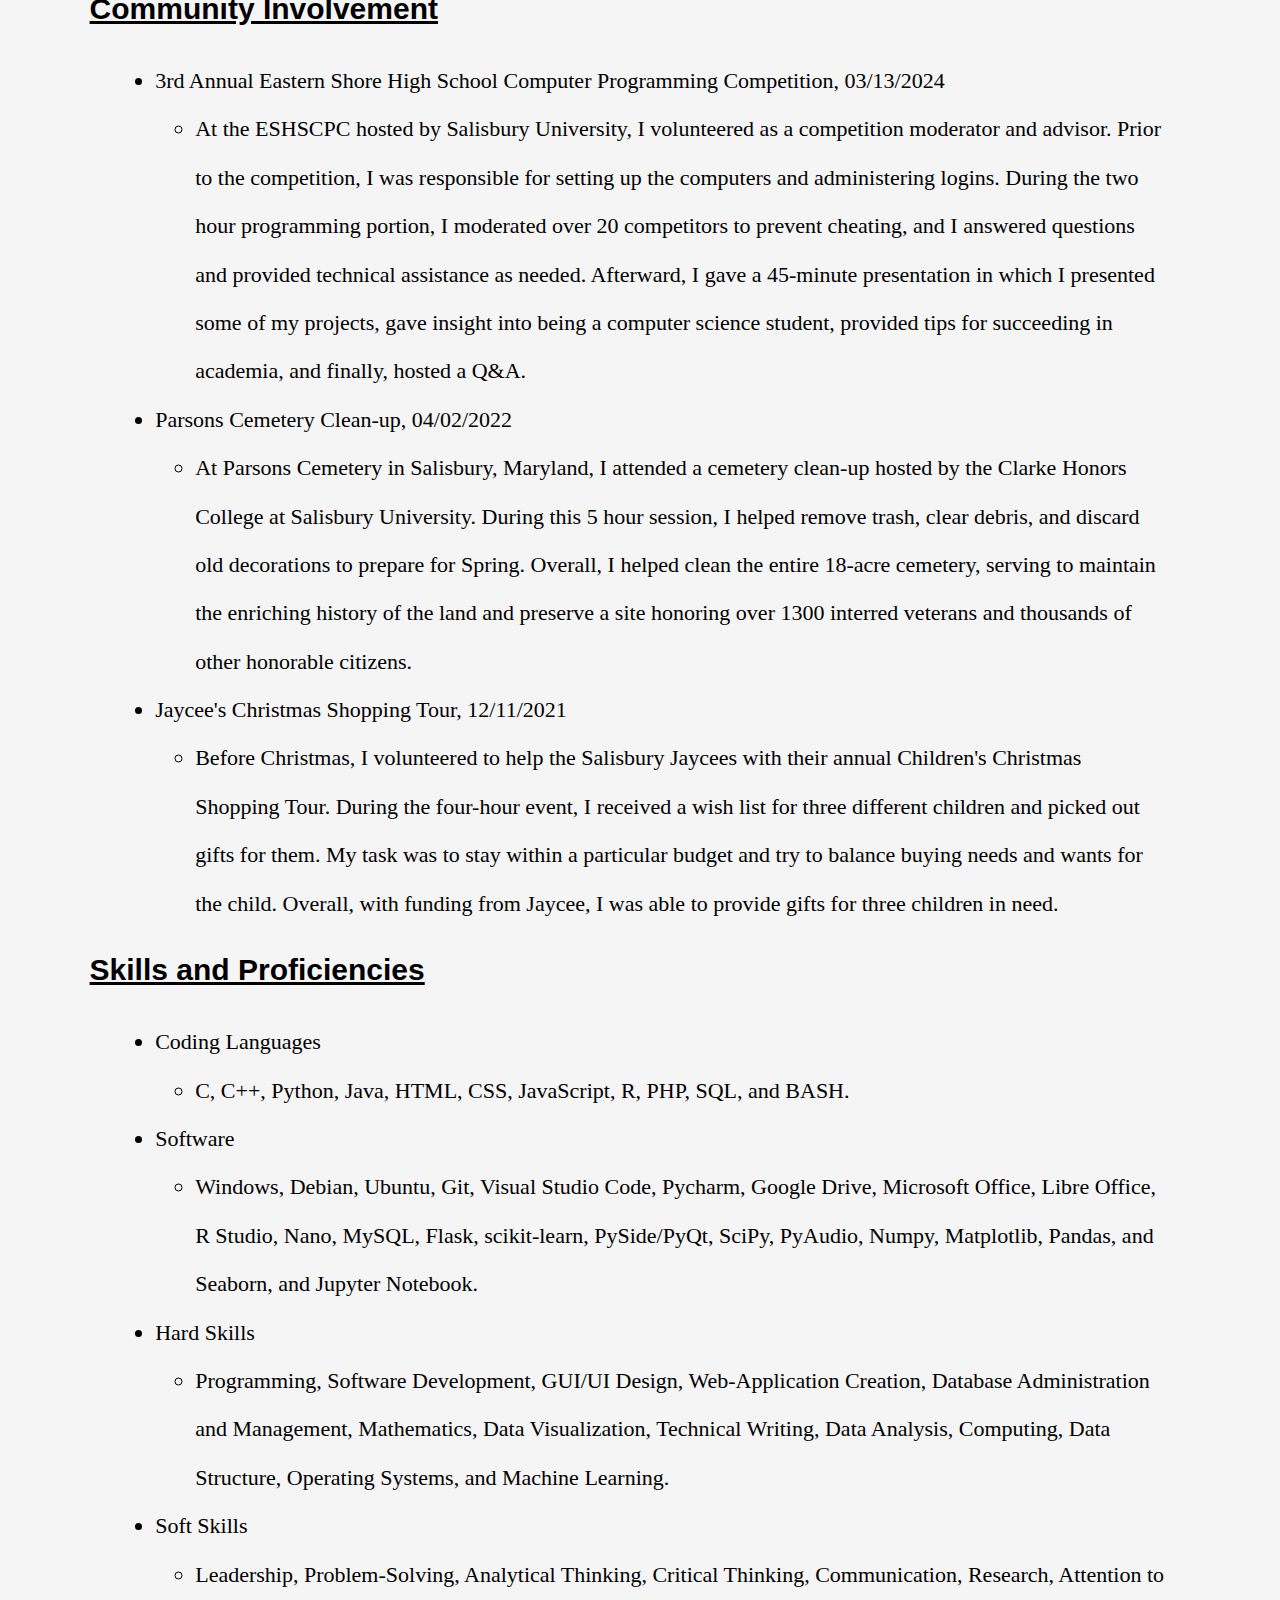
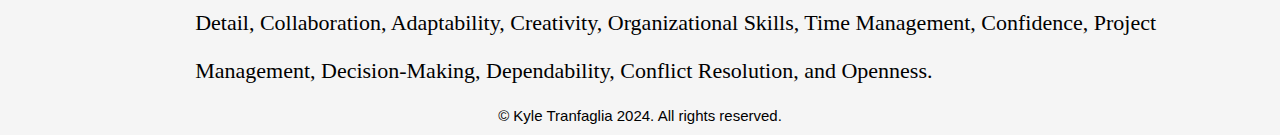
==== commit e9db6da4: "Added Mobile Compatibility!" ====
--- a/src/index.html
+++ b/src/index.html
@@ -21,7 +21,7 @@
       <div class="head_container">
         <div class="name_container">
           <h3> Kyle Tranfaglia </h3> 
-          <div class="p1"> Software Developer | Data Scientist </div>
+          <div class="p1"> Software Developer <span> | </span> Data Scientist </div>
           <a href="https://github.com/ktranfaglia1" target="_blank"> <img src="../images/github.png" alt="GitHub" class="github"></a>
           <a href="https://www.linkedin.com/in/kyle-tranfaglia-6564b42a4/" target="_blank"> <img src="../images/linkedin.png" alt="LinkedIn" class="linkedin"></a>
         </div>
@@ -84,130 +84,102 @@
     <div class="outer_container">
       <img src="../images/Sammy_logo.png" height="125" width="125" class="sammy">
       <div class="text_container">
-        <div class="p5"> 
+        <ul class="p5"> 
           <li> Salisbury University, BS, Computer Science | Foundations, Algorithms, and Artificial Intelligence Focus | Software Engineering Focus | Minor in Mathematics, 2025 </li> 
           <li> Salisbury University, BS, Data Science, Computational Data Science Track, 2025 </li> 
-        </div>
+        </ul>
       </div>
     </div> <br>
     <h2> Awards and Achievements </h2>
     <div class="p3"> 
-      <div class="list"> 
+      <ul class="list"> 
         <li> Member of the Clarke Honors College at Salisbury University </li> 
-        <ul> 
           <ul>
             <li> Cumulative GPA (As of Fall 2023): 3.899 </li> 
           </ul> 
-        </ul>
         <li> Dean's List: Fall 2021, Spring 2022, Fall 2022, Spring 2023, Fall 2023 </li>
         <li> Recipient of Richard A. Henson School of Science and Technology Scholarship, Spring 2023 | Renewed Spring 2024 </li>
-      </div> 
+      </ul> 
     </div> <br>
     <h2> Work and Experience </h2>
     <div class="p3"> 
-      <div class="list"> 
+      <ul class="list"> 
         <li> Mathematics and Computer Science Tutor, September 2022 - May 2025 </li> 
-        <ul> 
           <ul>
             <li> In the Math Emporium at Salisbury University, I hosted an open-door tutoring center that provides a focused, studious, and welcoming environment for all undergraduate students. My goal was to expand student's problem-solving skillsets and improve their overall understanding of the course material. As a tutor, I guided students through problems and constructed on-the-spot mini-lessons to reiterate and reinforce course material. I tutored all 100-level and 200-level Math and Computer Science courses and occasionally Physics, Chemistry, and Business courses. For over 10 courses, I tutored approximately 10 to 20 students per week, which totals about 1260 students. </li> 
             <li> <a href="https://www.salisbury.edu/academic-offices/science-and-technology/mathematical-sciences/tutoring-center.aspx" target="_blank"> Salisbury University Math Emporium </a> </li>
           </ul> 
-        </ul>
         <li> Computer Science laboratory Assistant, September 2024 - December 2024 </li> 
-        <ul> 
           <ul>
             <li> Once a week, for one lab session, I assisted in a Computer Science 117: Programming Fundamentals course at Salisbury University. My objective was to improve the average performance of the course by offering free assistance on the course material. As a lab assistant, I floated around the lab room to answer questions regarding the lab assignment, review code, and aid students through programming difficulties. Additionally, I held two office hours per week in which students came for tutoring and/or coding assistance for the course. Overall, I assisted 28 students and improved the average course GPA by 10% for the given professor. </li> 
             <li> <a href="https://www.salisbury.edu/academic-offices/science-and-technology/computer-science/academic-assistance.aspx" target="_blank"> Salisbury University laboratory Assistant </a> </li>
           </ul> 
-        </ul>
         <li> Calculus I Supplemental Instructor, September 2022 - December 2022 </li> 
         <ul> 
-          <ul>
             <li> Every class period, which was four days a week, I attended a Calculus I lecture with the same professor and class for the entire semester. During the lecture, I reviewed the material to refresh myself and construct a lesson plan catered to the current topic. I also had one and a half hours of office time for lesson plan construction. Then, for three hours a week, split into two sections, I hosted a study session in which I lectured to a classroom of students and led group discussions. My goal was to avoid direct lecturing and establish an interactive environment in which students discuss and collaboratively work through problems with my guidance to strengthen their mathematical skill sets. Overall, my sessions increased the course pass rate by 20% for students who attended. </li> 
             <li> <a href="https://www.salisbury.edu/administration/academic-affairs/center-for-student-achievement/si.aspx" target="_blank"> Salisbury University Supplimental Instruction </a> </li>
-          </ul> 
         </ul>
-      </div> 
+      </ul> 
     </div> <br>
     <h2> Research and Projects </h2>
     <div class="p3"> 
-      <div class="list"> 
-        <li> Discrete Mathematical Systems | Cellular Automata, February 2024 - December 2024 </li> 
-        <ul> 
+      <ul class="list"> 
+        <li> Discrete Mathematical Systems | Cellular Automata, February 2024 - December 2024 </li>  
           <ul>
             <li> I led a team of three undergraduate software engineers, including myself, to produce a collection of cellular automata simulators for a client. The client was a professor specializing their research in discrete mathematical systems and desired a simulation toolset in the form of a web application. I was the team leader and both a front-end and back-end developer for the project. My role as team leader entailed organizing and leading team meetings, contacting and arranging meetings with our client, assigning roles and weekly responsibilities, creating weekly and quarterly agendas, assigning and prioritizing tasks, managing team progression, and reporting updates to our client. Additionally, I was the sole front-end developer such that I was responsible for the entire UI design and implementation, and I constructed back-end functionality for the application. Overall, the client was overwhelmingly satisfied with the product and utilized it to enhance their research.  </li> 
             <li> <a href="/../../COSC425/src/index.html" target="_blank"> Cellular Automata </a> </li>
           </ul> 
-        </ul>
         <li> Visualization of Sound | Music Painter, January 2023 - February 2024 </li> 
-        <ul> 
           <ul>
             <li> With guidance from a faculty mentor and in collaboration with an undergraduate studying mathematics, I developed a downloadable software in Python, using PySide/PyQt, sound-device, and PyAudio interfaces, that reads the data of a WAV file and converts it to a list of dominate frequencies and spectral data. This data is then used to create a 2-D graphical image using simple geometric shapes, hence giving a single image for the entire clip. The project aimed to research and formulate a product that could take any audio file in WAV format, including locally captured live recordings, and make it more tangible by constructing a  graphical representation. This project was inspired by a vision of music as an art form, and so we created 13 different algorithms to transform audible art into visual art. </li> 
             <li> Accepted for the National Conference on Undergraduate Research (NCUR), April 2024 </li>
             <li> Accepted for the Northeast Regional Honors Council Conference (NRHC), April 2024 </li>
             <li> <a href="/../../MusicPainterWebsite/src/index.html" target="_blank"> Music Painter </a> </li>
           </ul> 
-        </ul>
         <li> Laridae - Undergraduate Research Journal, Volume 4, February 2022 - July 2022 </li> 
-        <ul> 
           <ul>
             <li> As a project of personal interest, I wrote an interdisciplinary research paper titled, "Capitalism: The Synthesis of Economic Growth and Climate Change." The paper contains nearly 6000 words and utilizes 22 academic sources to support an argumentative thesis on the role of capitalism in climate change. The final product was submitted to Salisbury University's Laridae - Undergraduate Research Journal as an application to have the work featured in the fourth volume. Among the 31 original submissions, this scholarly article was accepted to be one of the 13 entries. </li> 
             <li> <a href="https://www.salisbury.edu/administration/academic-affairs/graduate-studies-and-research/ourca/laridae.aspx" target="_blank"> Laridae - Undergraduate Research Journal, Volume 4 </a> </li>
           </ul> 
-        </ul>
-      </div> 
+        </ul> 
     </div> <br>
     <h2> Community Involvement </h2>
     <div class="p3"> 
-      <div class="list"> 
+      <ul class="list"> 
         <li> 3rd Annual Eastern Shore High School Computer Programming Competition, 03/13/2024 </li> 
-        <ul> 
           <ul>
             <li> At the ESHSCPC hosted by Salisbury University, I volunteered as a competition moderator and advisor. Prior to the competition, I was responsible for setting up the computers and administering logins. During the two hour programming portion, I moderated over 20 competitors to prevent cheating, and I answered questions and provided technical assistance as needed. Afterward, I gave a 45-minute presentation in which I presented some of my projects, gave insight into being a computer science student, provided tips for succeeding in academia, and finally, hosted a Q&A. </li> 
           </ul> 
-        </ul>
         <li> Parsons Cemetery Clean-up, 04/02/2022  </li> 
-        <ul> 
           <ul>
             <li> At Parsons Cemetery in Salisbury, Maryland, I attended a cemetery clean-up hosted by the Clarke Honors College at Salisbury University. During this 5 hour session, I helped remove trash, clear debris, and discard old decorations to prepare for Spring. Overall, I helped clean the entire 18-acre cemetery, serving to maintain the enriching history of the land and preserve a site honoring over 1300 interred veterans and thousands of other honorable citizens. </li> 
           </ul> 
-        </ul>
         <li> Jaycee's Christmas Shopping Tour, 12/11/2021</li> 
-        <ul> 
           <ul>
             <li> Before Christmas, I volunteered to help the Salisbury Jaycees with their annual Children's Christmas Shopping Tour. During the four-hour event, I received a wish list for three different children and picked out gifts for them. My task was to stay within a particular budget and try to balance buying needs and wants for the child. Overall, with funding from Jaycee, I was able to provide gifts for three children in need. </li> 
           </ul> 
-        </ul>
-      </div> 
+      </ul> 
     </div>
     <h2> Skills and Proficiencies </h2>
     <div class="p3"> 
-      <div class="list"> 
+      <ul class="list"> 
         <li> Coding Languages </li> 
-        <ul> 
           <ul>
             <li> C, C++, Python, Java, HTML, CSS, JavaScript, R, PHP, SQL, and BASH. </li> 
           </ul> 
-        </ul>
         <li> Software </li> 
-        <ul> 
           <ul>
             <li> Windows, Debian, Ubuntu, Git, Visual Studio Code, Pycharm, Google Drive, Microsoft Office, Libre Office, R Studio, Nano, MySQL, Flask, scikit-learn, PySide/PyQt, SciPy, PyAudio, Numpy, Matplotlib, Pandas, and Seaborn, and Jupyter Notebook. </li> 
           </ul> 
-        </ul>
         <li> Hard Skills </li> 
-        <ul> 
           <ul>
             <li> Programming, Software Development, GUI/UI Design, Web-Application Creation, Database Administration and Management, Mathematics, Data Visualization, Technical Writing, Data Analysis, Computing, Data Structure, Operating Systems, and Machine Learning. </li> 
           </ul> 
-        </ul>
         <li> Soft Skills </li> 
-        <ul> 
           <ul>
             <li> Leadership, Problem-Solving, Analytical Thinking, Critical Thinking, Communication, Research, Attention to Detail, Collaboration, Adaptability, Creativity, Organizational Skills, Time Management, Confidence, Project Management, Decision-Making, Dependability, Conflict Resolution, and Openness. </li> 
           </ul> 
-        </ul>
-      </div> 
+        </ul> 
     </div>
     <a href="#" class="hovering_button"> Top &#9650; </a>
     <footer>
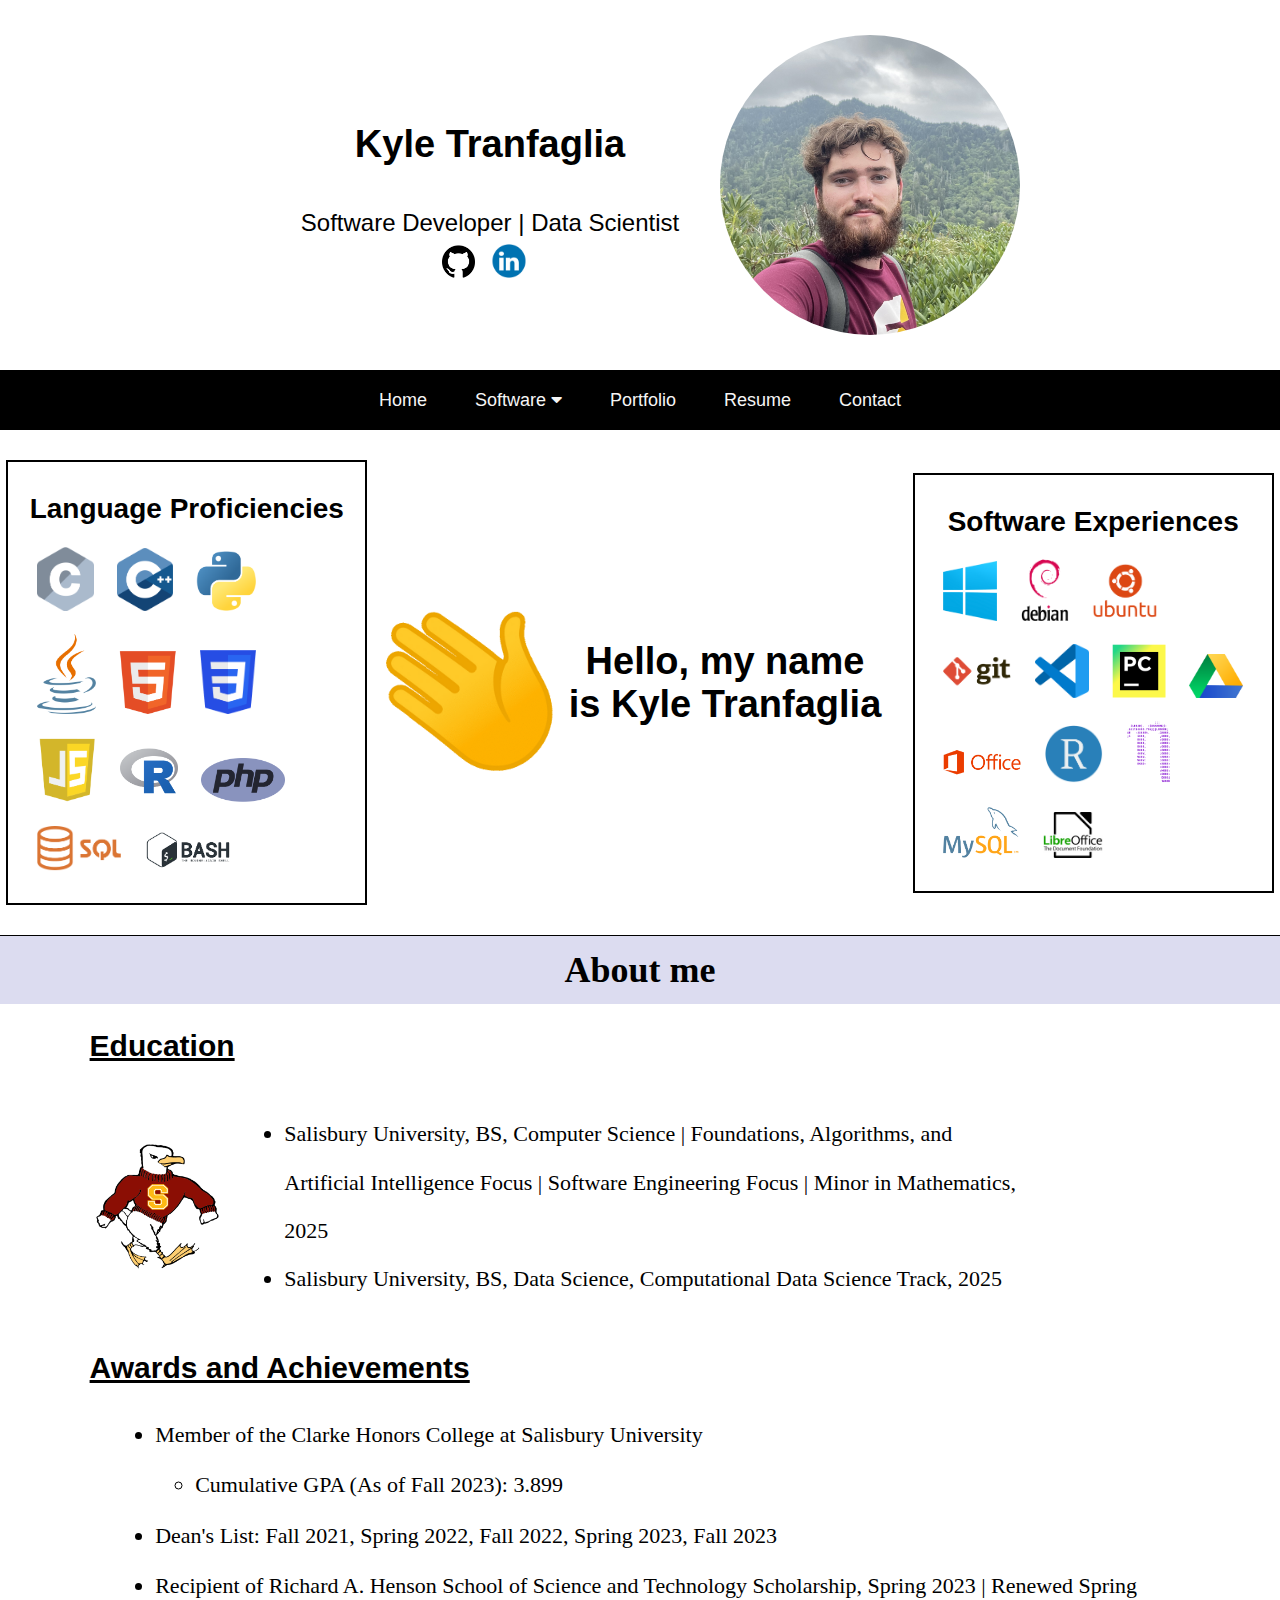
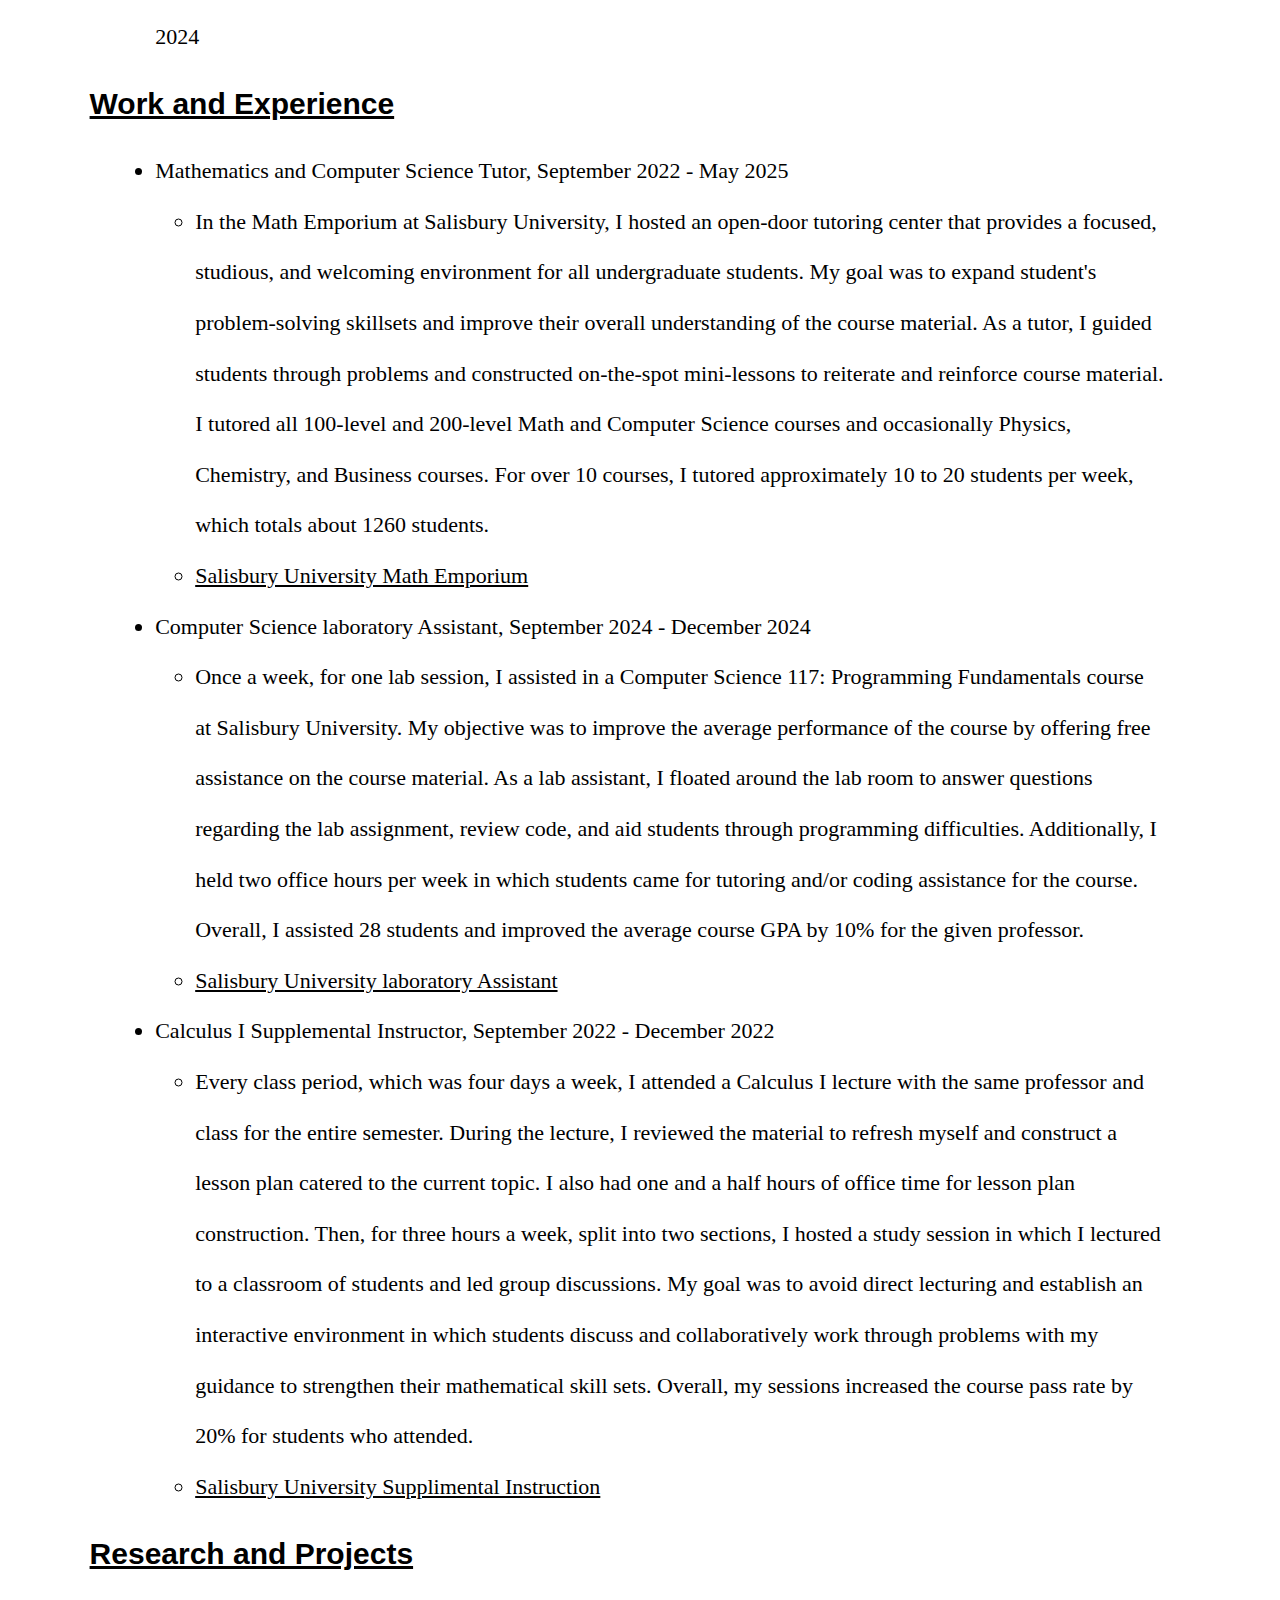
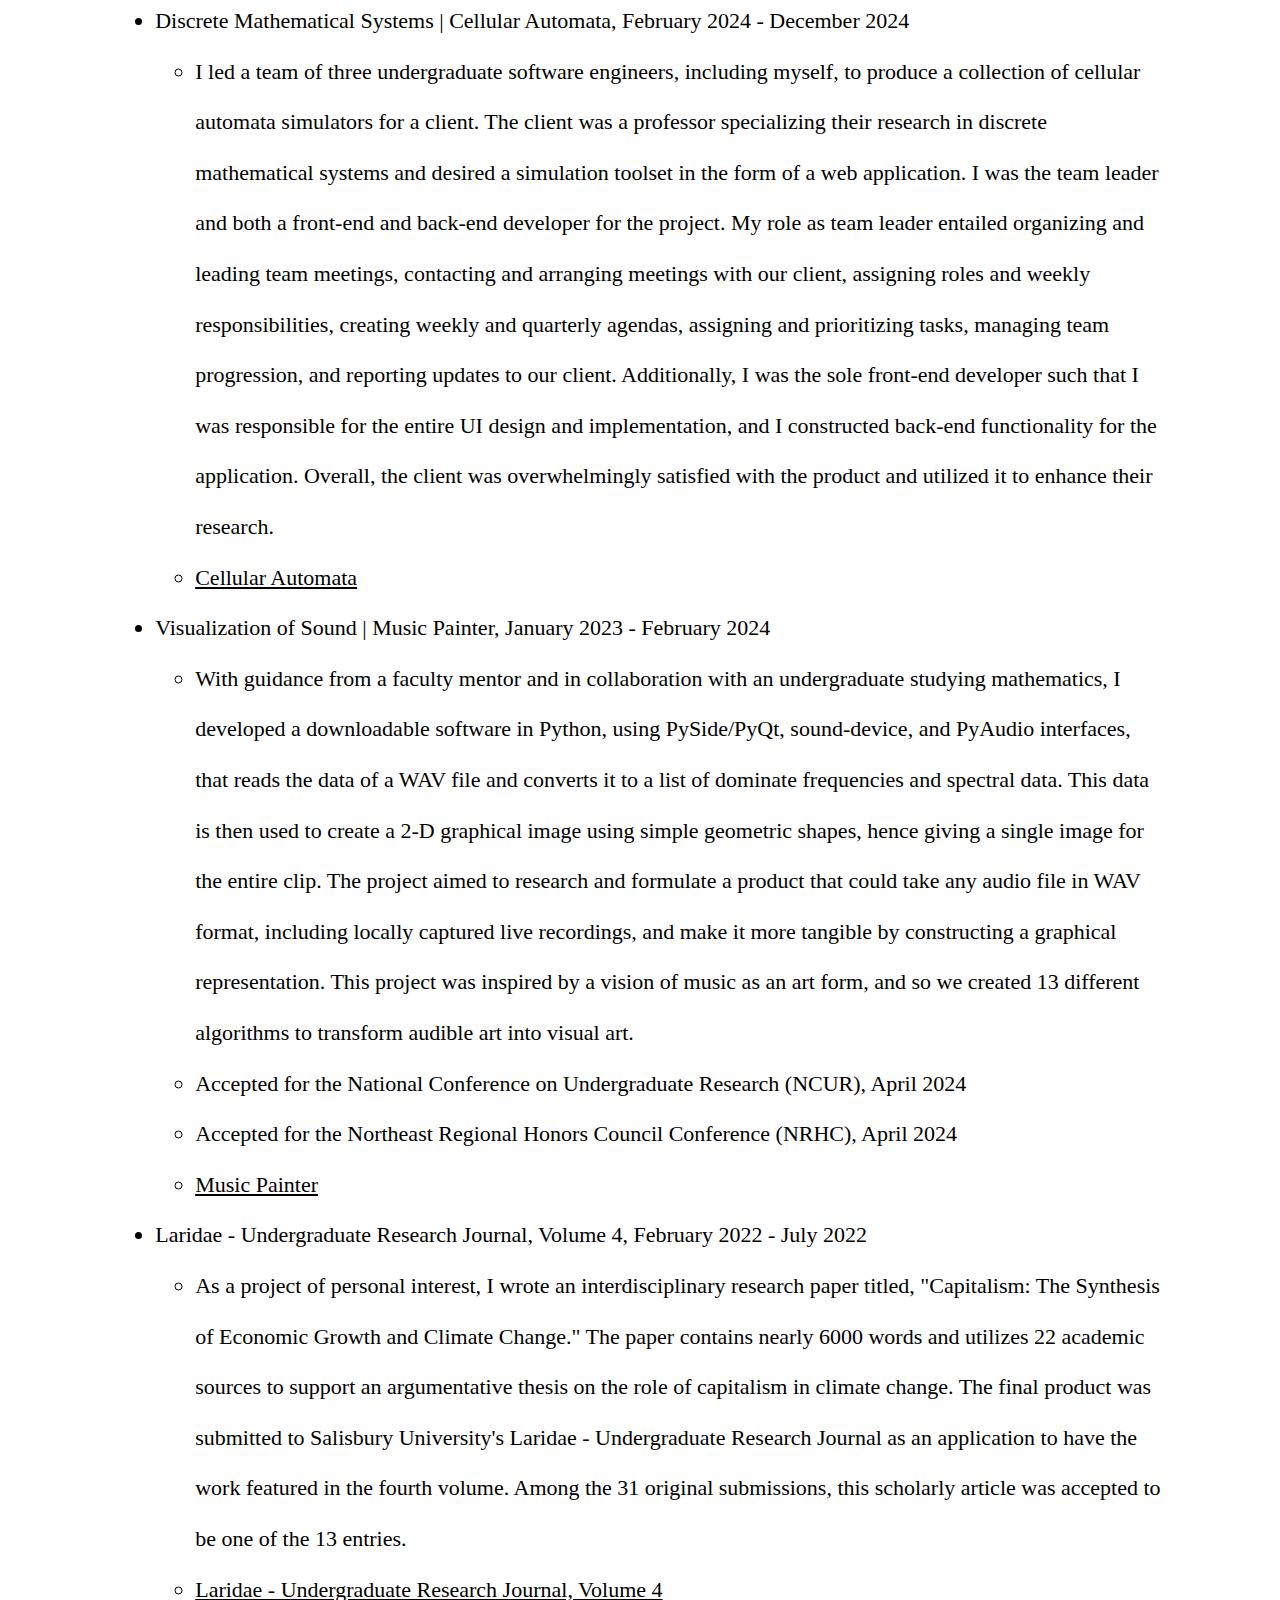
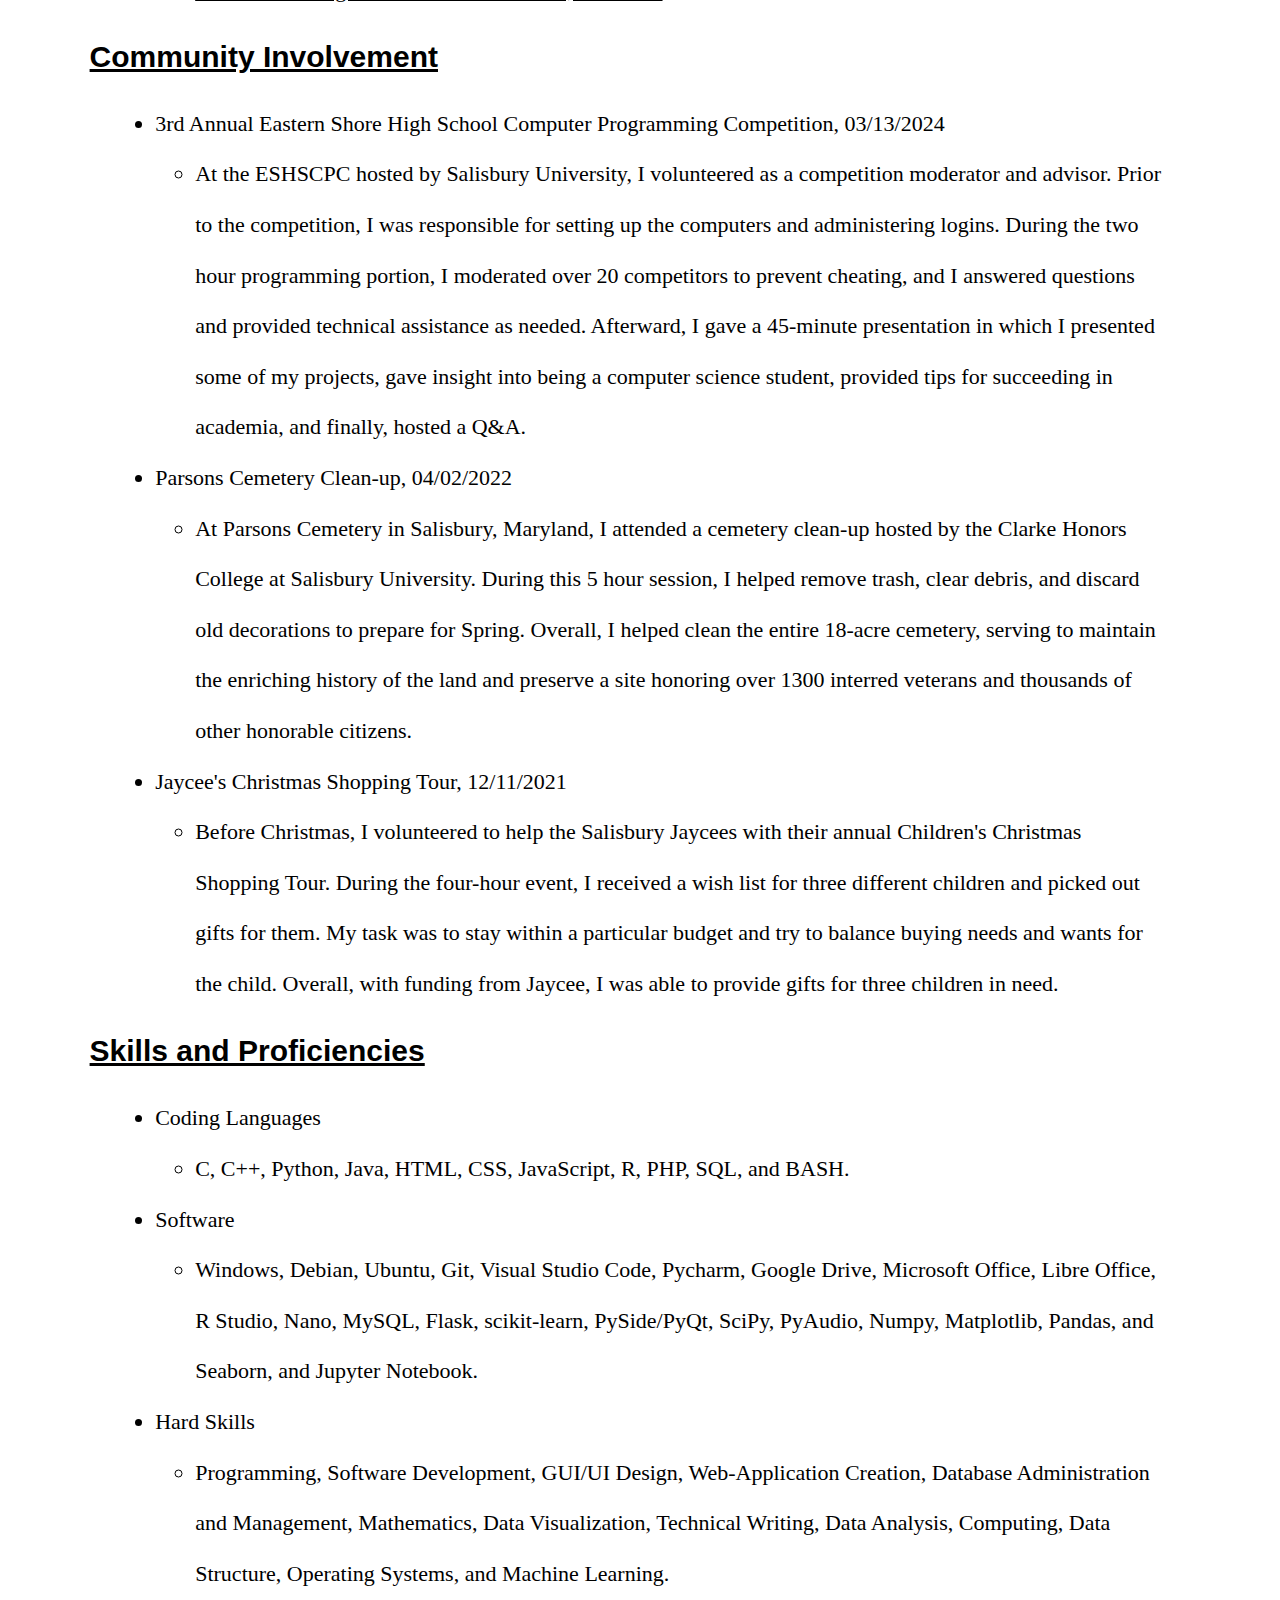
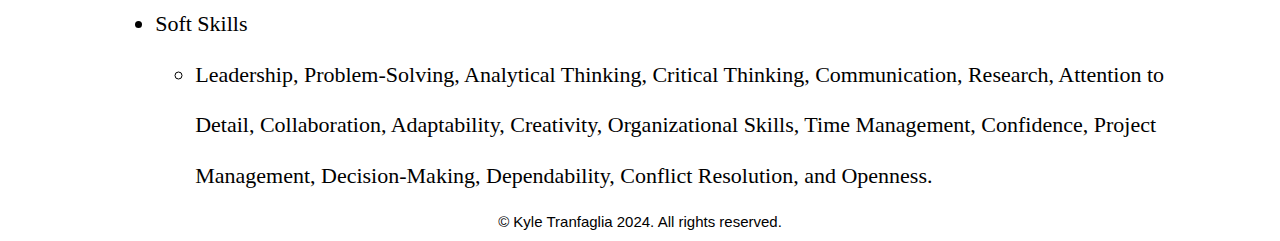
==== commit de502686: "Improved mobile display, condensed code, and fixed lists" ====
--- a/src/index.html
+++ b/src/index.html
@@ -17,17 +17,15 @@
   </script>
   <script type="module" src="../src/js/home.js"> </script>
   <body>
-    <center>
-      <div class="head_container">
-        <div class="name_container">
-          <h3> Kyle Tranfaglia </h3> 
-          <div class="p1"> Software Developer <span> | </span> Data Scientist </div>
-          <a href="https://github.com/ktranfaglia1" target="_blank"> <img src="../images/github.png" alt="GitHub" class="github"></a>
-          <a href="https://www.linkedin.com/in/kyle-tranfaglia-6564b42a4/" target="_blank"> <img src="../images/linkedin.png" alt="LinkedIn" class="linkedin"></a>
-        </div>
-        <img src="../images/Profile.jpg" class="profile">
+    <div class="head_container">
+      <div class="name_container">
+        <h3> Kyle Tranfaglia </h3> 
+        <div class="p1"> Software Developer <span> | </span> Data Scientist </div>
+        <a href="https://github.com/ktranfaglia1" target="_blank"> <img src="../images/github.png" alt="GitHub" class="github"></a>
+        <a href="https://www.linkedin.com/in/kyle-tranfaglia-6564b42a4/" target="_blank"> <img src="../images/linkedin.png" alt="LinkedIn" class="linkedin"></a>
       </div>
-    </center>   
+      <img src="../images/Profile.jpg" class="profile">
+    </div>  
     <header>
       <div class="navbar">
         <a href="../src/index.html"> Home </a>
@@ -83,104 +81,92 @@
     <h2> Education </h2>
     <div class="outer_container">
       <img src="../images/Sammy_logo.png" height="125" width="125" class="sammy">
-      <div class="text_container">
-        <ul class="p5"> 
-          <li> Salisbury University, BS, Computer Science | Foundations, Algorithms, and Artificial Intelligence Focus | Software Engineering Focus | Minor in Mathematics, 2025 </li> 
-          <li> Salisbury University, BS, Data Science, Computational Data Science Track, 2025 </li> 
-        </ul>
-      </div>
-    </div> <br>
+      <ul class="p5"> 
+        <li> Salisbury University, BS, Computer Science | Foundations, Algorithms, and Artificial Intelligence Focus | Software Engineering Focus | Minor in Mathematics, 2025 </li> 
+        <li> Salisbury University, BS, Data Science, Computational Data Science Track, 2025 </li> 
+      </ul>
+    </div>
     <h2> Awards and Achievements </h2>
-    <div class="p3"> 
-      <ul class="list"> 
-        <li> Member of the Clarke Honors College at Salisbury University </li> 
-          <ul>
-            <li> Cumulative GPA (As of Fall 2023): 3.899 </li> 
-          </ul> 
-        <li> Dean's List: Fall 2021, Spring 2022, Fall 2022, Spring 2023, Fall 2023 </li>
-        <li> Recipient of Richard A. Henson School of Science and Technology Scholarship, Spring 2023 | Renewed Spring 2024 </li>
+    <ul class="p3"> 
+      <li> Member of the Clarke Honors College at Salisbury University </li> 
+      <ul>
+        <li> Cumulative GPA (As of Fall 2023): 3.899 </li> 
       </ul> 
-    </div> <br>
+      <li> Dean's List: Fall 2021, Spring 2022, Fall 2022, Spring 2023, Fall 2023 </li>
+      <li> Recipient of Richard A. Henson School of Science and Technology Scholarship, Spring 2023 | Renewed Spring 2024 </li>
+    </ul>
     <h2> Work and Experience </h2>
-    <div class="p3"> 
-      <ul class="list"> 
-        <li> Mathematics and Computer Science Tutor, September 2022 - May 2025 </li> 
-          <ul>
-            <li> In the Math Emporium at Salisbury University, I hosted an open-door tutoring center that provides a focused, studious, and welcoming environment for all undergraduate students. My goal was to expand student's problem-solving skillsets and improve their overall understanding of the course material. As a tutor, I guided students through problems and constructed on-the-spot mini-lessons to reiterate and reinforce course material. I tutored all 100-level and 200-level Math and Computer Science courses and occasionally Physics, Chemistry, and Business courses. For over 10 courses, I tutored approximately 10 to 20 students per week, which totals about 1260 students. </li> 
-            <li> <a href="https://www.salisbury.edu/academic-offices/science-and-technology/mathematical-sciences/tutoring-center.aspx" target="_blank"> Salisbury University Math Emporium </a> </li>
-          </ul> 
-        <li> Computer Science laboratory Assistant, September 2024 - December 2024 </li> 
-          <ul>
-            <li> Once a week, for one lab session, I assisted in a Computer Science 117: Programming Fundamentals course at Salisbury University. My objective was to improve the average performance of the course by offering free assistance on the course material. As a lab assistant, I floated around the lab room to answer questions regarding the lab assignment, review code, and aid students through programming difficulties. Additionally, I held two office hours per week in which students came for tutoring and/or coding assistance for the course. Overall, I assisted 28 students and improved the average course GPA by 10% for the given professor. </li> 
-            <li> <a href="https://www.salisbury.edu/academic-offices/science-and-technology/computer-science/academic-assistance.aspx" target="_blank"> Salisbury University laboratory Assistant </a> </li>
-          </ul> 
-        <li> Calculus I Supplemental Instructor, September 2022 - December 2022 </li> 
-        <ul> 
-            <li> Every class period, which was four days a week, I attended a Calculus I lecture with the same professor and class for the entire semester. During the lecture, I reviewed the material to refresh myself and construct a lesson plan catered to the current topic. I also had one and a half hours of office time for lesson plan construction. Then, for three hours a week, split into two sections, I hosted a study session in which I lectured to a classroom of students and led group discussions. My goal was to avoid direct lecturing and establish an interactive environment in which students discuss and collaboratively work through problems with my guidance to strengthen their mathematical skill sets. Overall, my sessions increased the course pass rate by 20% for students who attended. </li> 
-            <li> <a href="https://www.salisbury.edu/administration/academic-affairs/center-for-student-achievement/si.aspx" target="_blank"> Salisbury University Supplimental Instruction </a> </li>
-        </ul>
+    <ul class="p3"> 
+      <li> Mathematics and Computer Science Tutor, September 2022 - May 2025 </li> 
+      <ul>
+        <li> In the Math Emporium at Salisbury University, I hosted an open-door tutoring center that provides a focused, studious, and welcoming environment for all undergraduate students. My goal was to expand student's problem-solving skillsets and improve their overall understanding of the course material. As a tutor, I guided students through problems and constructed on-the-spot mini-lessons to reiterate and reinforce course material. I tutored all 100-level and 200-level Math and Computer Science courses and occasionally Physics, Chemistry, and Business courses. For over 10 courses, I tutored approximately 10 to 20 students per week, which totals about 1260 students. </li> 
+        <li> <a href="https://www.salisbury.edu/academic-offices/science-and-technology/mathematical-sciences/tutoring-center.aspx" target="_blank"> Salisbury University Math Emporium </a> </li>
       </ul> 
-    </div> <br>
+      <li> Computer Science laboratory Assistant, September 2024 - December 2024 </li> 
+      <ul>
+        <li> Once a week, for one lab session, I assisted in a Computer Science 117: Programming Fundamentals course at Salisbury University. My objective was to improve the average performance of the course by offering free assistance on the course material. As a lab assistant, I floated around the lab room to answer questions regarding the lab assignment, review code, and aid students through programming difficulties. Additionally, I held two office hours per week in which students came for tutoring and/or coding assistance for the course. Overall, I assisted 28 students and improved the average course GPA by 10% for the given professor. </li> 
+        <li> <a href="https://www.salisbury.edu/academic-offices/science-and-technology/computer-science/academic-assistance.aspx" target="_blank"> Salisbury University laboratory Assistant </a> </li>
+      </ul> 
+      <li> Calculus I Supplemental Instructor, September 2022 - December 2022 </li> 
+      <ul> 
+        <li> Every class period, which was four days a week, I attended a Calculus I lecture with the same professor and class for the entire semester. During the lecture, I reviewed the material to refresh myself and construct a lesson plan catered to the current topic. I also had one and a half hours of office time for lesson plan construction. Then, for three hours a week, split into two sections, I hosted a study session in which I lectured to a classroom of students and led group discussions. My goal was to avoid direct lecturing and establish an interactive environment in which students discuss and collaboratively work through problems with my guidance to strengthen their mathematical skill sets. Overall, my sessions increased the course pass rate by 20% for students who attended. </li> 
+        <li> <a href="https://www.salisbury.edu/administration/academic-affairs/center-for-student-achievement/si.aspx" target="_blank"> Salisbury University Supplimental Instruction </a> </li>
+      </ul>
+    </ul>
     <h2> Research and Projects </h2>
-    <div class="p3"> 
-      <ul class="list"> 
-        <li> Discrete Mathematical Systems | Cellular Automata, February 2024 - December 2024 </li>  
-          <ul>
-            <li> I led a team of three undergraduate software engineers, including myself, to produce a collection of cellular automata simulators for a client. The client was a professor specializing their research in discrete mathematical systems and desired a simulation toolset in the form of a web application. I was the team leader and both a front-end and back-end developer for the project. My role as team leader entailed organizing and leading team meetings, contacting and arranging meetings with our client, assigning roles and weekly responsibilities, creating weekly and quarterly agendas, assigning and prioritizing tasks, managing team progression, and reporting updates to our client. Additionally, I was the sole front-end developer such that I was responsible for the entire UI design and implementation, and I constructed back-end functionality for the application. Overall, the client was overwhelmingly satisfied with the product and utilized it to enhance their research.  </li> 
-            <li> <a href="/../../COSC425/src/index.html" target="_blank"> Cellular Automata </a> </li>
-          </ul> 
-        <li> Visualization of Sound | Music Painter, January 2023 - February 2024 </li> 
-          <ul>
-            <li> With guidance from a faculty mentor and in collaboration with an undergraduate studying mathematics, I developed a downloadable software in Python, using PySide/PyQt, sound-device, and PyAudio interfaces, that reads the data of a WAV file and converts it to a list of dominate frequencies and spectral data. This data is then used to create a 2-D graphical image using simple geometric shapes, hence giving a single image for the entire clip. The project aimed to research and formulate a product that could take any audio file in WAV format, including locally captured live recordings, and make it more tangible by constructing a  graphical representation. This project was inspired by a vision of music as an art form, and so we created 13 different algorithms to transform audible art into visual art. </li> 
-            <li> Accepted for the National Conference on Undergraduate Research (NCUR), April 2024 </li>
-            <li> Accepted for the Northeast Regional Honors Council Conference (NRHC), April 2024 </li>
-            <li> <a href="/../../MusicPainterWebsite/src/index.html" target="_blank"> Music Painter </a> </li>
-          </ul> 
-        <li> Laridae - Undergraduate Research Journal, Volume 4, February 2022 - July 2022 </li> 
-          <ul>
-            <li> As a project of personal interest, I wrote an interdisciplinary research paper titled, "Capitalism: The Synthesis of Economic Growth and Climate Change." The paper contains nearly 6000 words and utilizes 22 academic sources to support an argumentative thesis on the role of capitalism in climate change. The final product was submitted to Salisbury University's Laridae - Undergraduate Research Journal as an application to have the work featured in the fourth volume. Among the 31 original submissions, this scholarly article was accepted to be one of the 13 entries. </li> 
-            <li> <a href="https://www.salisbury.edu/administration/academic-affairs/graduate-studies-and-research/ourca/laridae.aspx" target="_blank"> Laridae - Undergraduate Research Journal, Volume 4 </a> </li>
-          </ul> 
-        </ul> 
-    </div> <br>
+    <ul class="p3"> 
+      <li> Discrete Mathematical Systems | Cellular Automata, February 2024 - December 2024 </li>  
+      <ul>
+        <li> I led a team of three undergraduate software engineers, including myself, to produce a collection of cellular automata simulators for a client. The client was a professor specializing their research in discrete mathematical systems and desired a simulation toolset in the form of a web application. I was the team leader and both a front-end and back-end developer for the project. My role as team leader entailed organizing and leading team meetings, contacting and arranging meetings with our client, assigning roles and weekly responsibilities, creating weekly and quarterly agendas, assigning and prioritizing tasks, managing team progression, and reporting updates to our client. Additionally, I was the sole front-end developer such that I was responsible for the entire UI design and implementation, and I constructed back-end functionality for the application. Overall, the client was overwhelmingly satisfied with the product and utilized it to enhance their research.  </li> 
+        <li> <a href="/../../COSC425/src/index.html" target="_blank"> Cellular Automata </a> </li>
+      </ul> 
+      <li> Visualization of Sound | Music Painter, January 2023 - February 2024 </li> 
+      <ul>
+        <li> With guidance from a faculty mentor and in collaboration with an undergraduate studying mathematics, I developed a downloadable software in Python, using PySide/PyQt, sound-device, and PyAudio interfaces, that reads the data of a WAV file and converts it to a list of dominate frequencies and spectral data. This data is then used to create a 2-D graphical image using simple geometric shapes, hence giving a single image for the entire clip. The project aimed to research and formulate a product that could take any audio file in WAV format, including locally captured live recordings, and make it more tangible by constructing a  graphical representation. This project was inspired by a vision of music as an art form, and so we created 13 different algorithms to transform audible art into visual art. </li> 
+        <li> Accepted for the National Conference on Undergraduate Research (NCUR), April 2024 </li>
+        <li> Accepted for the Northeast Regional Honors Council Conference (NRHC), April 2024 </li>
+        <li> <a href="/../../MusicPainterWebsite/src/index.html" target="_blank"> Music Painter </a> </li>
+      </ul> 
+      <li> Laridae - Undergraduate Research Journal, Volume 4, February 2022 - July 2022 </li> 
+      <ul>
+        <li> As a project of personal interest, I wrote an interdisciplinary research paper titled, "Capitalism: The Synthesis of Economic Growth and Climate Change." The paper contains nearly 6000 words and utilizes 22 academic sources to support an argumentative thesis on the role of capitalism in climate change. The final product was submitted to Salisbury University's Laridae - Undergraduate Research Journal as an application to have the work featured in the fourth volume. Among the 31 original submissions, this scholarly article was accepted to be one of the 13 entries. </li> 
+        <li> <a href="https://www.salisbury.edu/administration/academic-affairs/graduate-studies-and-research/ourca/laridae.aspx" target="_blank"> Laridae - Undergraduate Research Journal, Volume 4 </a> </li>
+      </ul> 
+    </ul>
     <h2> Community Involvement </h2>
-    <div class="p3"> 
-      <ul class="list"> 
-        <li> 3rd Annual Eastern Shore High School Computer Programming Competition, 03/13/2024 </li> 
-          <ul>
-            <li> At the ESHSCPC hosted by Salisbury University, I volunteered as a competition moderator and advisor. Prior to the competition, I was responsible for setting up the computers and administering logins. During the two hour programming portion, I moderated over 20 competitors to prevent cheating, and I answered questions and provided technical assistance as needed. Afterward, I gave a 45-minute presentation in which I presented some of my projects, gave insight into being a computer science student, provided tips for succeeding in academia, and finally, hosted a Q&A. </li> 
-          </ul> 
-        <li> Parsons Cemetery Clean-up, 04/02/2022  </li> 
-          <ul>
-            <li> At Parsons Cemetery in Salisbury, Maryland, I attended a cemetery clean-up hosted by the Clarke Honors College at Salisbury University. During this 5 hour session, I helped remove trash, clear debris, and discard old decorations to prepare for Spring. Overall, I helped clean the entire 18-acre cemetery, serving to maintain the enriching history of the land and preserve a site honoring over 1300 interred veterans and thousands of other honorable citizens. </li> 
-          </ul> 
-        <li> Jaycee's Christmas Shopping Tour, 12/11/2021</li> 
-          <ul>
-            <li> Before Christmas, I volunteered to help the Salisbury Jaycees with their annual Children's Christmas Shopping Tour. During the four-hour event, I received a wish list for three different children and picked out gifts for them. My task was to stay within a particular budget and try to balance buying needs and wants for the child. Overall, with funding from Jaycee, I was able to provide gifts for three children in need. </li> 
-          </ul> 
+    <ul class="p3"> 
+      <li> 3rd Annual Eastern Shore High School Computer Programming Competition, 03/13/2024 </li> 
+      <ul>
+        <li> At the ESHSCPC hosted by Salisbury University, I volunteered as a competition moderator and advisor. Prior to the competition, I was responsible for setting up the computers and administering logins. During the two hour programming portion, I moderated over 20 competitors to prevent cheating, and I answered questions and provided technical assistance as needed. Afterward, I gave a 45-minute presentation in which I presented some of my projects, gave insight into being a computer science student, provided tips for succeeding in academia, and finally, hosted a Q&A. </li> 
       </ul> 
-    </div>
+      <li> Parsons Cemetery Clean-up, 04/02/2022  </li> 
+      <ul>
+        <li> At Parsons Cemetery in Salisbury, Maryland, I attended a cemetery clean-up hosted by the Clarke Honors College at Salisbury University. During this 5 hour session, I helped remove trash, clear debris, and discard old decorations to prepare for Spring. Overall, I helped clean the entire 18-acre cemetery, serving to maintain the enriching history of the land and preserve a site honoring over 1300 interred veterans and thousands of other honorable citizens. </li> 
+      </ul> 
+      <li> Jaycee's Christmas Shopping Tour, 12/11/2021</li> 
+      <ul>
+        <li> Before Christmas, I volunteered to help the Salisbury Jaycees with their annual Children's Christmas Shopping Tour. During the four-hour event, I received a wish list for three different children and picked out gifts for them. My task was to stay within a particular budget and try to balance buying needs and wants for the child. Overall, with funding from Jaycee, I was able to provide gifts for three children in need. </li> 
+      </ul> 
+    </ul> 
     <h2> Skills and Proficiencies </h2>
-    <div class="p3"> 
-      <ul class="list"> 
-        <li> Coding Languages </li> 
-          <ul>
-            <li> C, C++, Python, Java, HTML, CSS, JavaScript, R, PHP, SQL, and BASH. </li> 
-          </ul> 
-        <li> Software </li> 
-          <ul>
-            <li> Windows, Debian, Ubuntu, Git, Visual Studio Code, Pycharm, Google Drive, Microsoft Office, Libre Office, R Studio, Nano, MySQL, Flask, scikit-learn, PySide/PyQt, SciPy, PyAudio, Numpy, Matplotlib, Pandas, and Seaborn, and Jupyter Notebook. </li> 
-          </ul> 
-        <li> Hard Skills </li> 
-          <ul>
-            <li> Programming, Software Development, GUI/UI Design, Web-Application Creation, Database Administration and Management, Mathematics, Data Visualization, Technical Writing, Data Analysis, Computing, Data Structure, Operating Systems, and Machine Learning. </li> 
-          </ul> 
-        <li> Soft Skills </li> 
-          <ul>
-            <li> Leadership, Problem-Solving, Analytical Thinking, Critical Thinking, Communication, Research, Attention to Detail, Collaboration, Adaptability, Creativity, Organizational Skills, Time Management, Confidence, Project Management, Decision-Making, Dependability, Conflict Resolution, and Openness. </li> 
-          </ul> 
-        </ul> 
-    </div>
+    <ul class="p3"> 
+      <li> Coding Languages </li> 
+      <ul>
+        <li> C, C++, Python, Java, HTML, CSS, JavaScript, R, PHP, SQL, and BASH. </li> 
+      </ul> 
+      <li> Software </li> 
+      <ul>
+        <li> Windows, Debian, Ubuntu, Git, Visual Studio Code, Pycharm, Google Drive, Microsoft Office, Libre Office, R Studio, Nano, MySQL, Flask, scikit-learn, PySide/PyQt, SciPy, PyAudio, Numpy, Matplotlib, Pandas, and Seaborn, and Jupyter Notebook. </li> 
+      </ul> 
+      <li> Hard Skills </li> 
+      <ul>
+        <li> Programming, Software Development, GUI/UI Design, Web-Application Creation, Database Administration and Management, Mathematics, Data Visualization, Technical Writing, Data Analysis, Computing, Data Structure, Operating Systems, and Machine Learning. </li> 
+      </ul> 
+      <li> Soft Skills </li> 
+      <ul>
+        <li> Leadership, Problem-Solving, Analytical Thinking, Critical Thinking, Communication, Research, Attention to Detail, Collaboration, Adaptability, Creativity, Organizational Skills, Time Management, Confidence, Project Management, Decision-Making, Dependability, Conflict Resolution, and Openness. </li> 
+      </ul> 
+    </ul> 
     <a href="#" class="hovering_button"> Top &#9650; </a>
     <footer>
       <div class="p4"> &copy; Kyle Tranfaglia 2024. All rights reserved. </div>
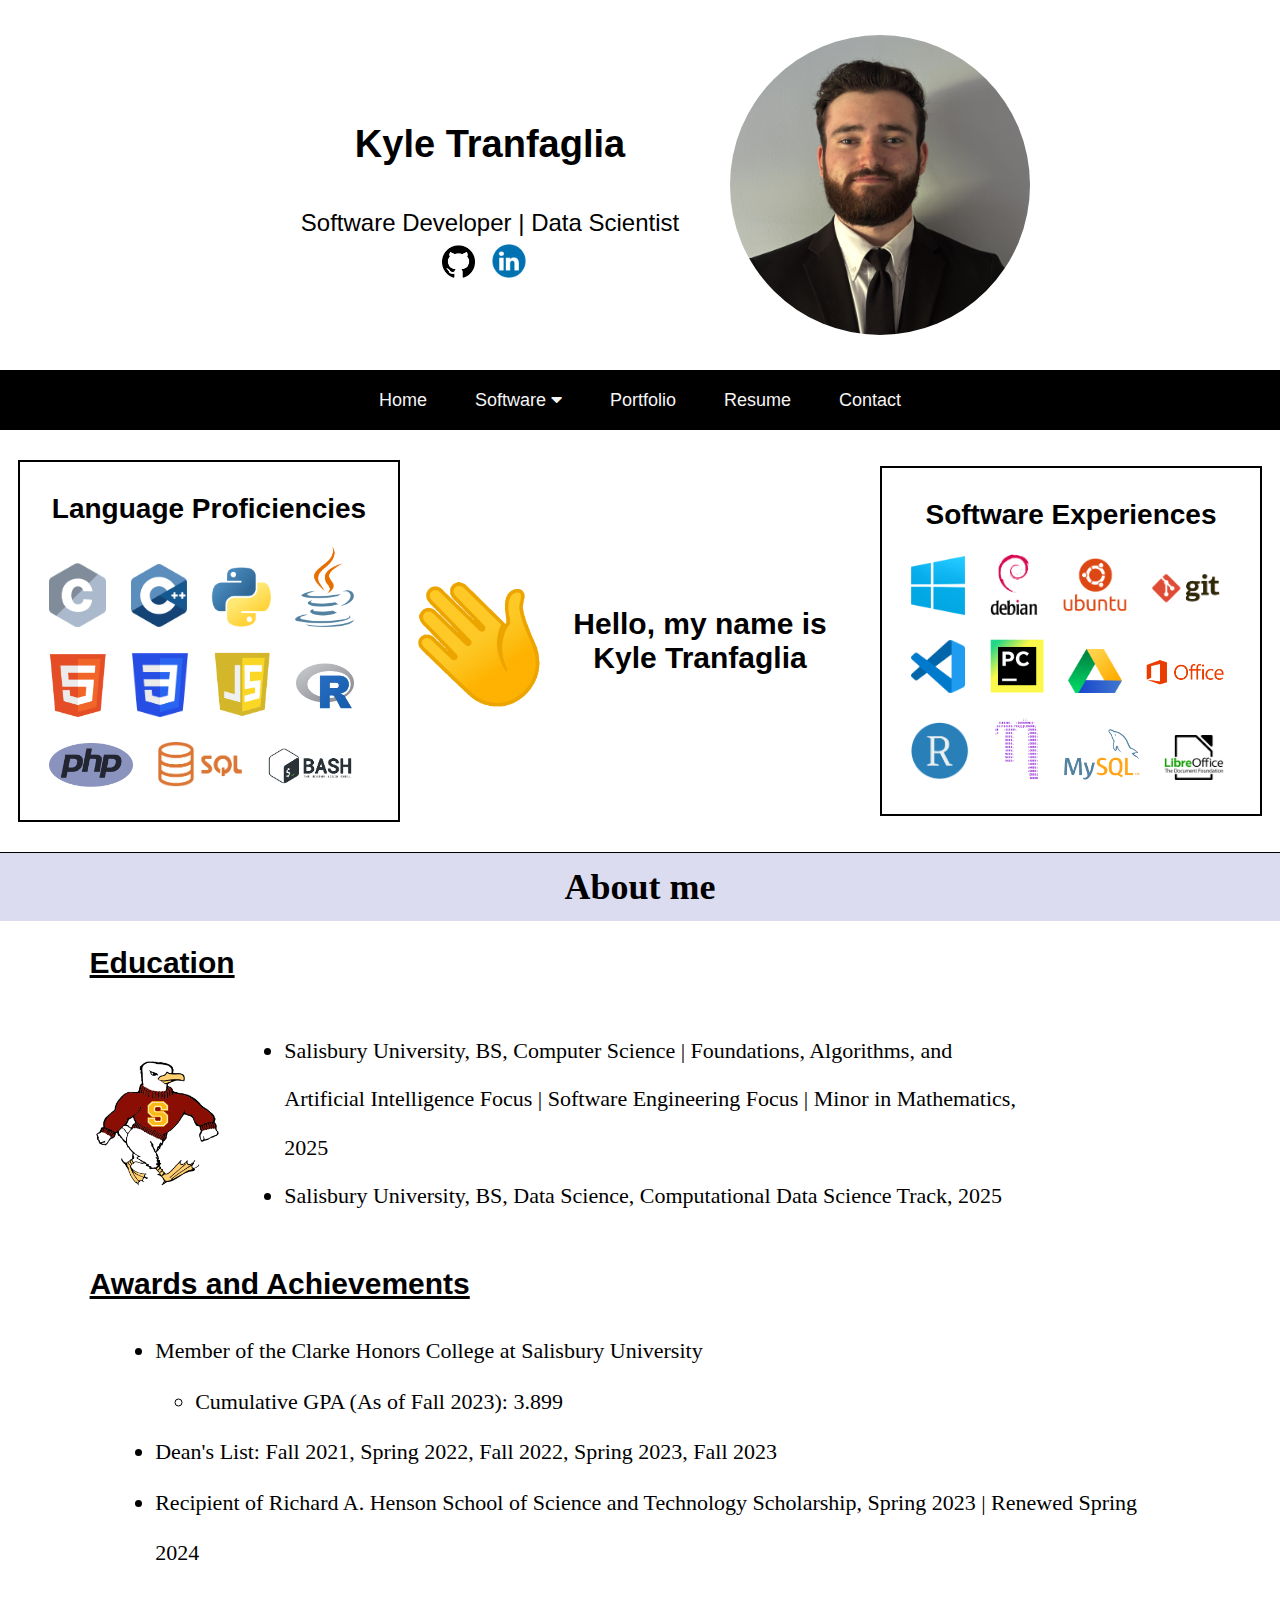
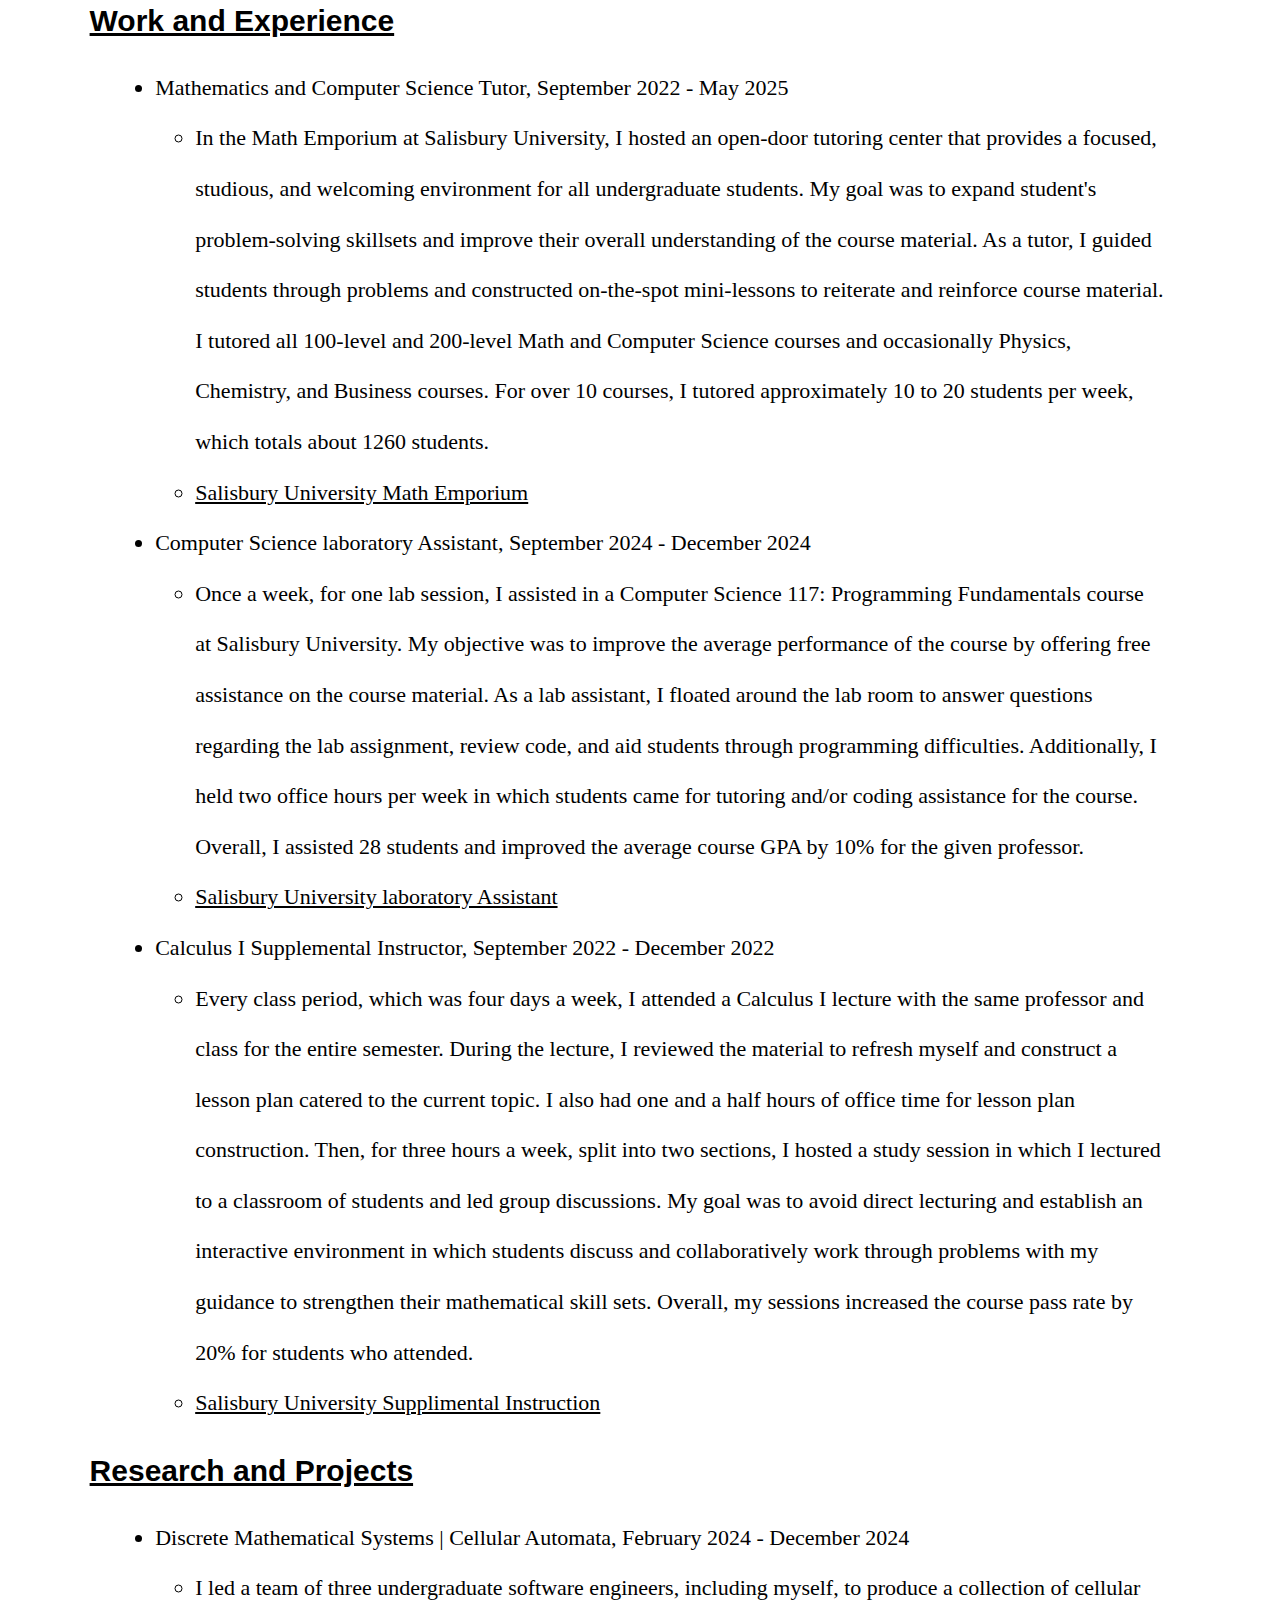
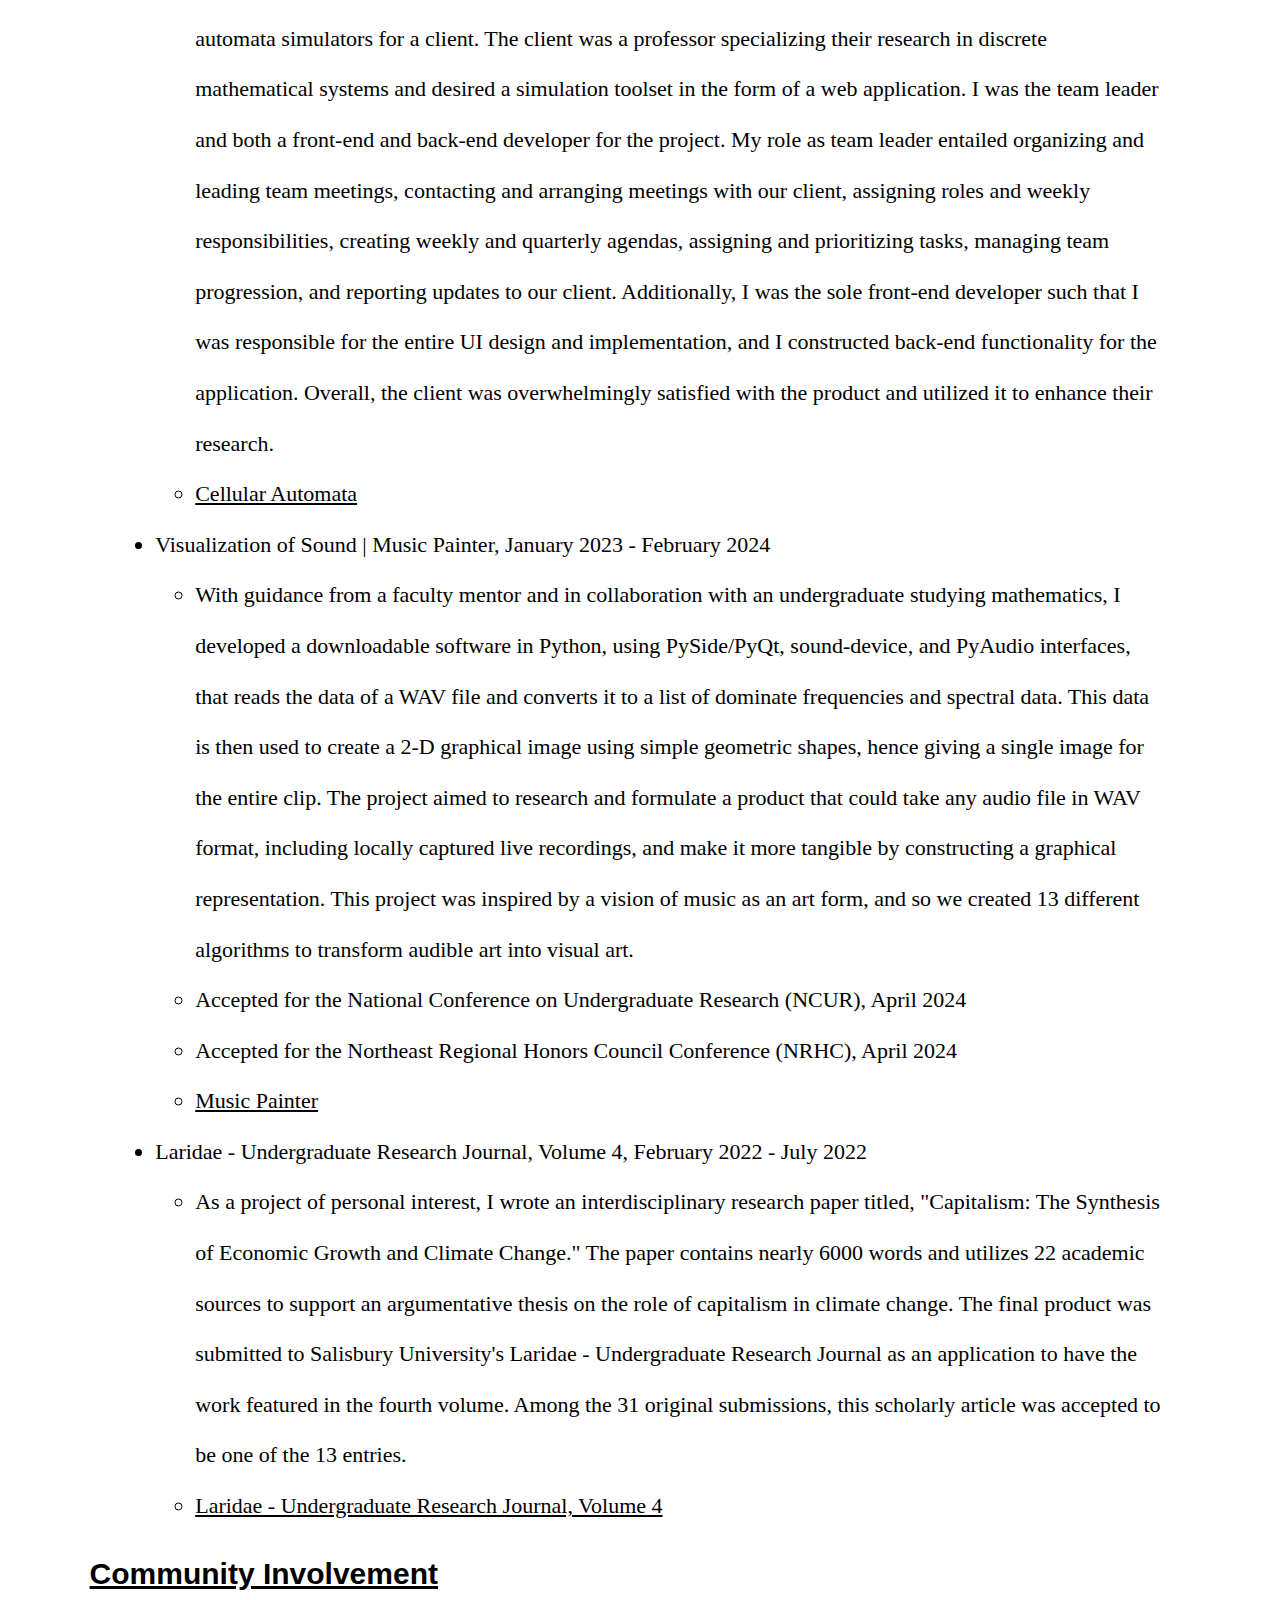
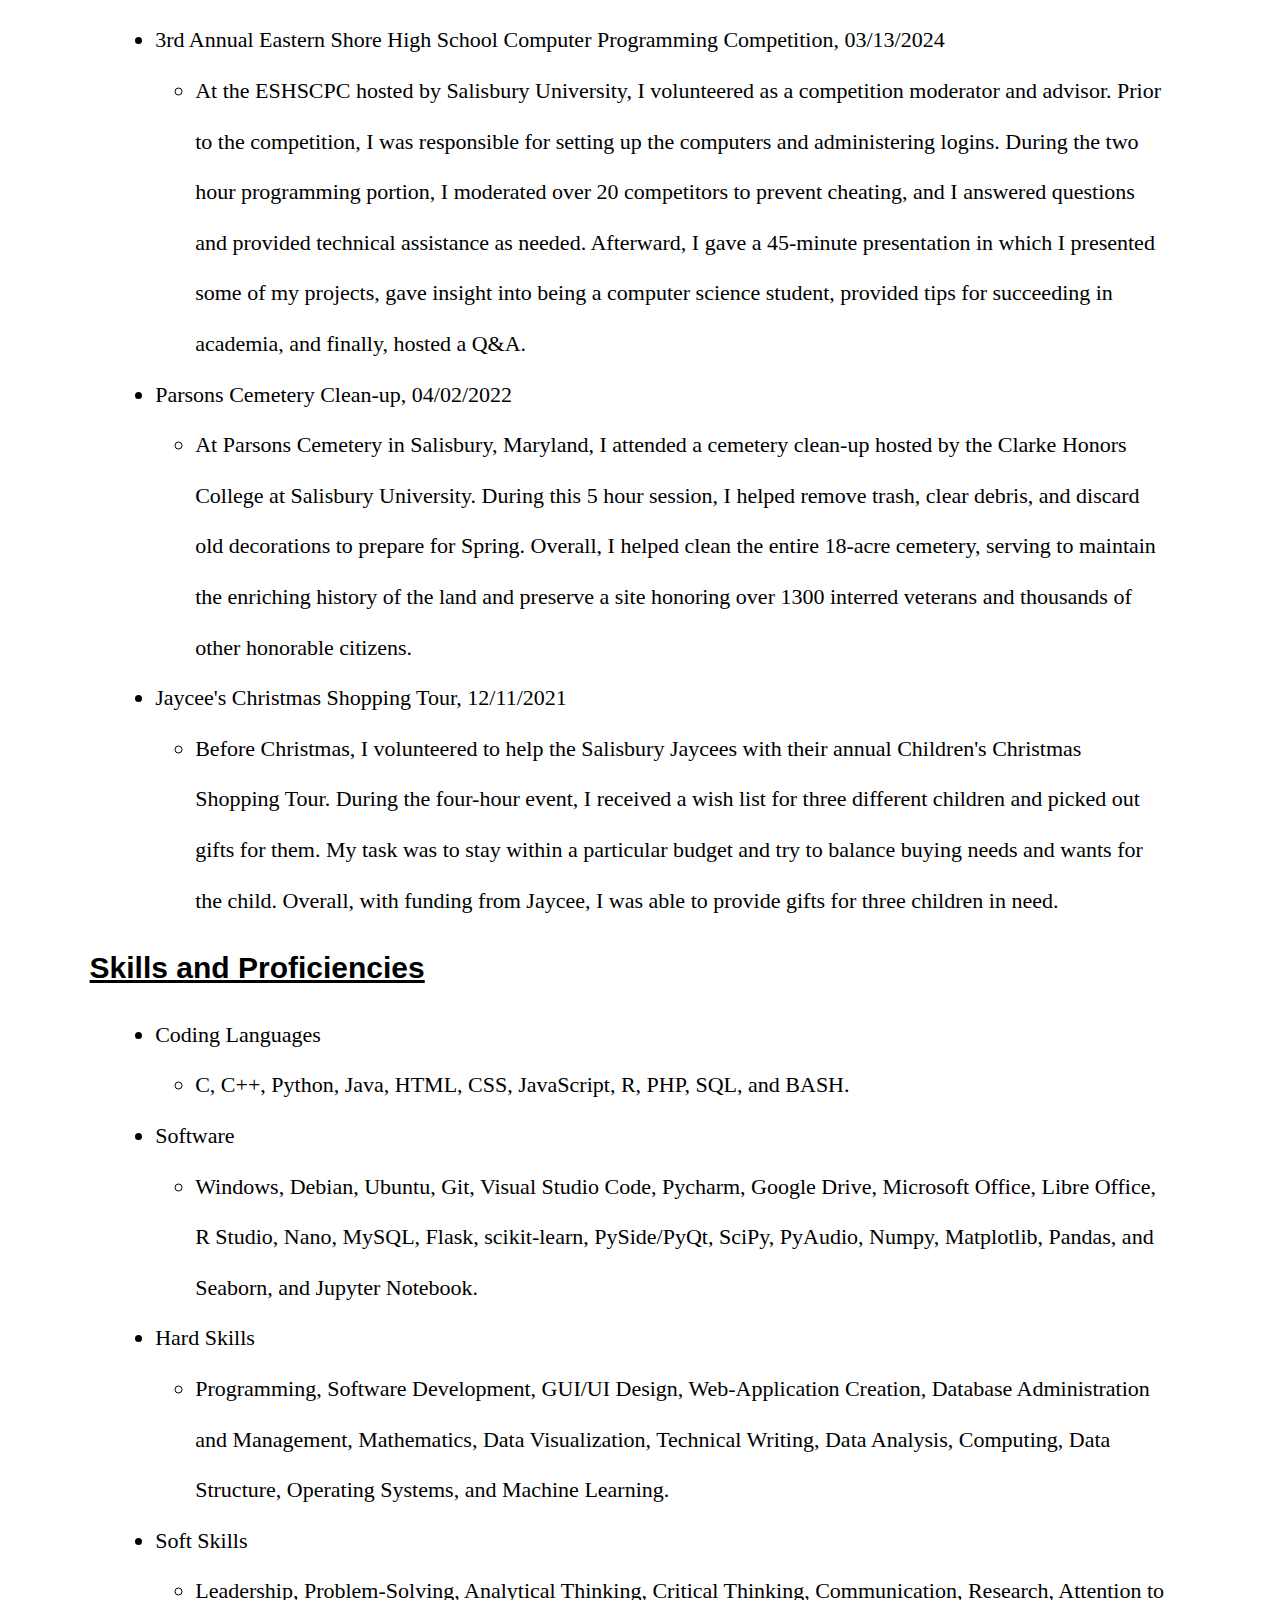
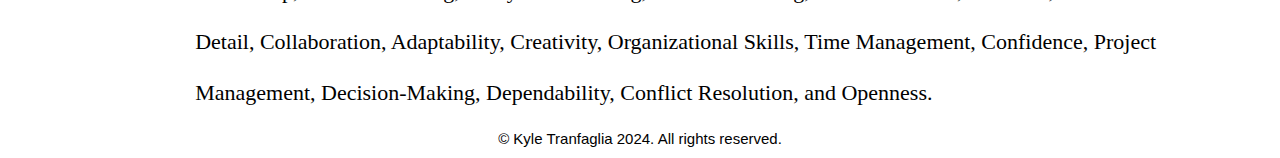
==== commit e049c40b: "Changed links to direct to Celite" ====
--- a/src/index.html
+++ b/src/index.html
@@ -24,7 +24,7 @@
         <a href="https://github.com/ktranfaglia1" target="_blank"> <img src="../images/github.png" alt="GitHub" class="github"></a>
         <a href="https://www.linkedin.com/in/kyle-tranfaglia-6564b42a4/" target="_blank"> <img src="../images/linkedin.png" alt="LinkedIn" class="linkedin"></a>
       </div>
-      <img src="../images/Profile.jpg" class="profile">
+      <img src="../images/headshot.jpg" class="profile">
     </div>  
     <header>
       <div class="navbar">
@@ -32,7 +32,7 @@
         <div class="dropdown">
           <button class="drop_button"> Software <i class="fa fa-caret-down"> </i> </button>
           <div class="dropdown_item">
-            <a href="/../../COSC425/src/index.html" target="_blank"> Cellular Automata </a>
+            <a href="/../../Celite/src/index.html" target="_blank"> Cellular Automata </a>
             <a href="/../../MusicPainterWebsite/src/index.html" target="_blank"> Music Painter </a>
           </div>
         </div>
@@ -118,7 +118,7 @@
       <li> Discrete Mathematical Systems | Cellular Automata, February 2024 - December 2024 </li>  
       <ul>
         <li> I led a team of three undergraduate software engineers, including myself, to produce a collection of cellular automata simulators for a client. The client was a professor specializing their research in discrete mathematical systems and desired a simulation toolset in the form of a web application. I was the team leader and both a front-end and back-end developer for the project. My role as team leader entailed organizing and leading team meetings, contacting and arranging meetings with our client, assigning roles and weekly responsibilities, creating weekly and quarterly agendas, assigning and prioritizing tasks, managing team progression, and reporting updates to our client. Additionally, I was the sole front-end developer such that I was responsible for the entire UI design and implementation, and I constructed back-end functionality for the application. Overall, the client was overwhelmingly satisfied with the product and utilized it to enhance their research.  </li> 
-        <li> <a href="/../../COSC425/src/index.html" target="_blank"> Cellular Automata </a> </li>
+        <li> <a href="/../../Celite/src/index.html" target="_blank"> Cellular Automata </a> </li>
       </ul> 
       <li> Visualization of Sound | Music Painter, January 2023 - February 2024 </li> 
       <ul>
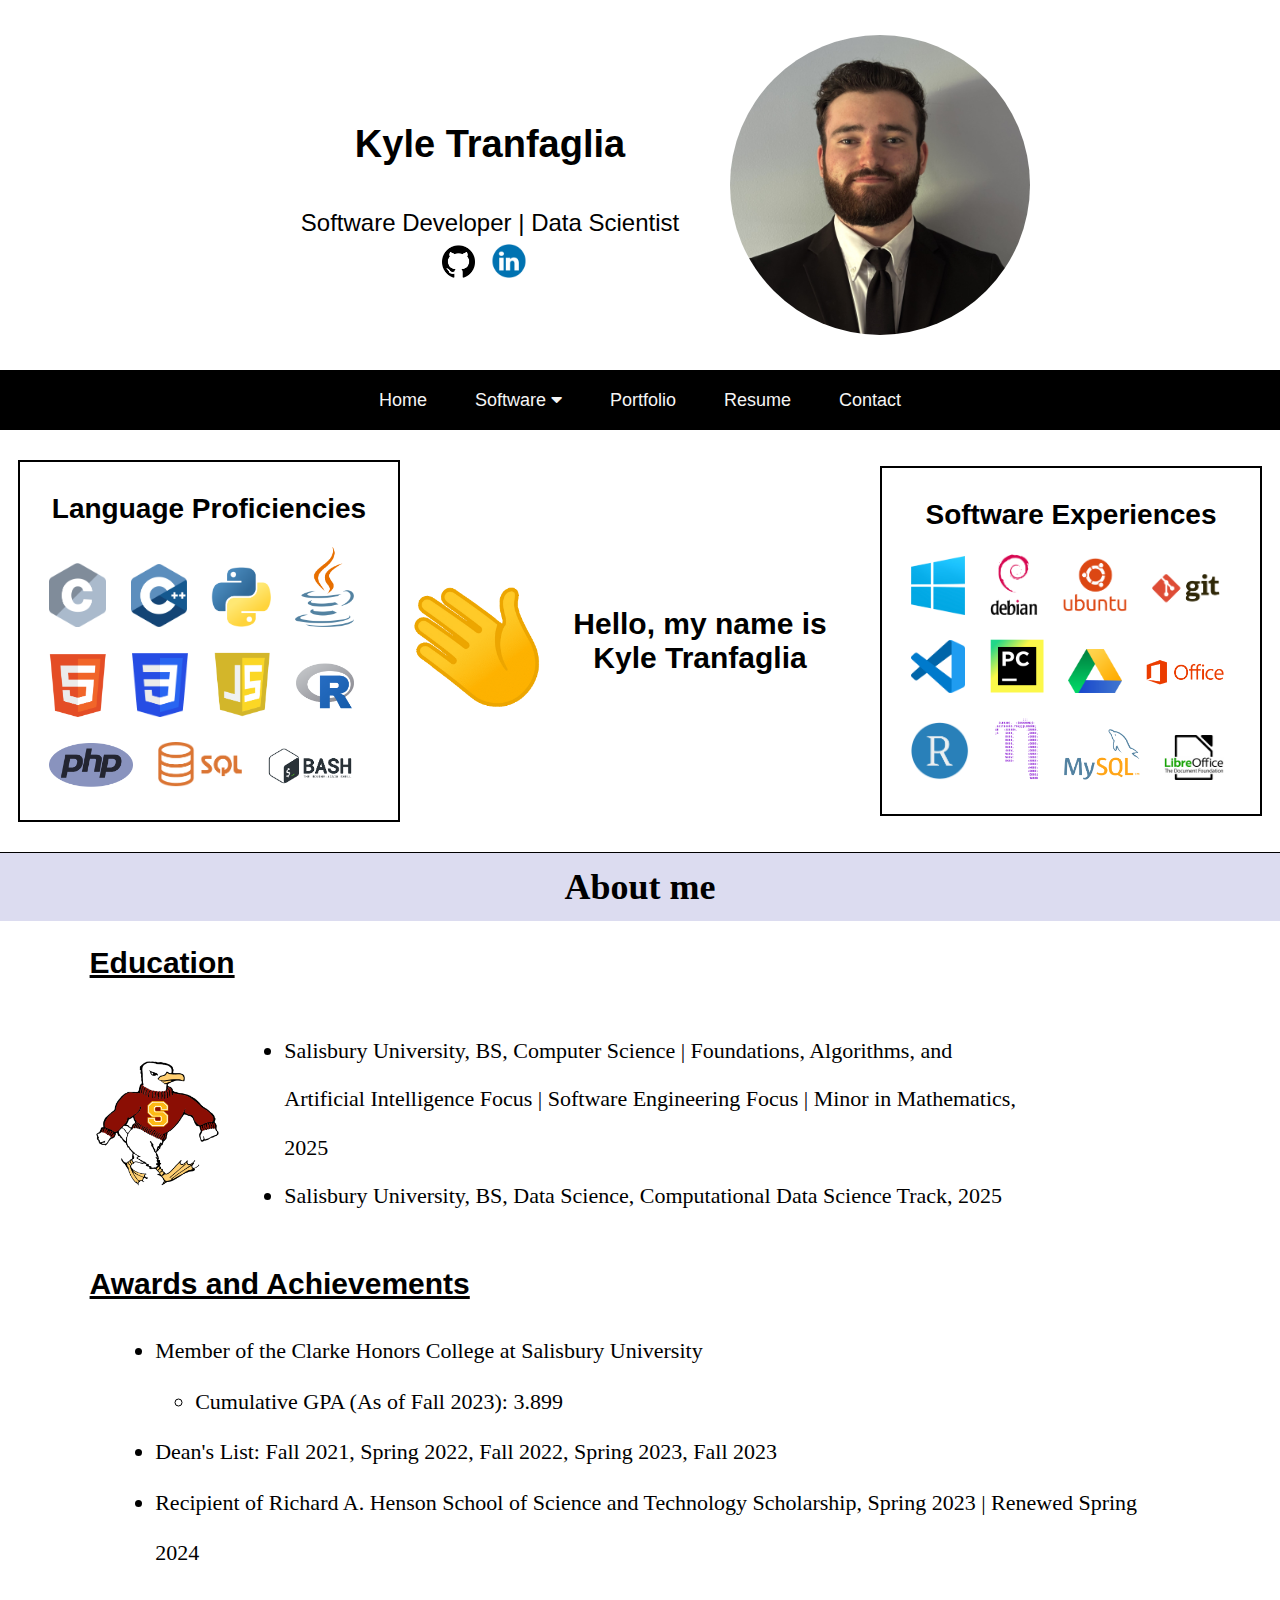
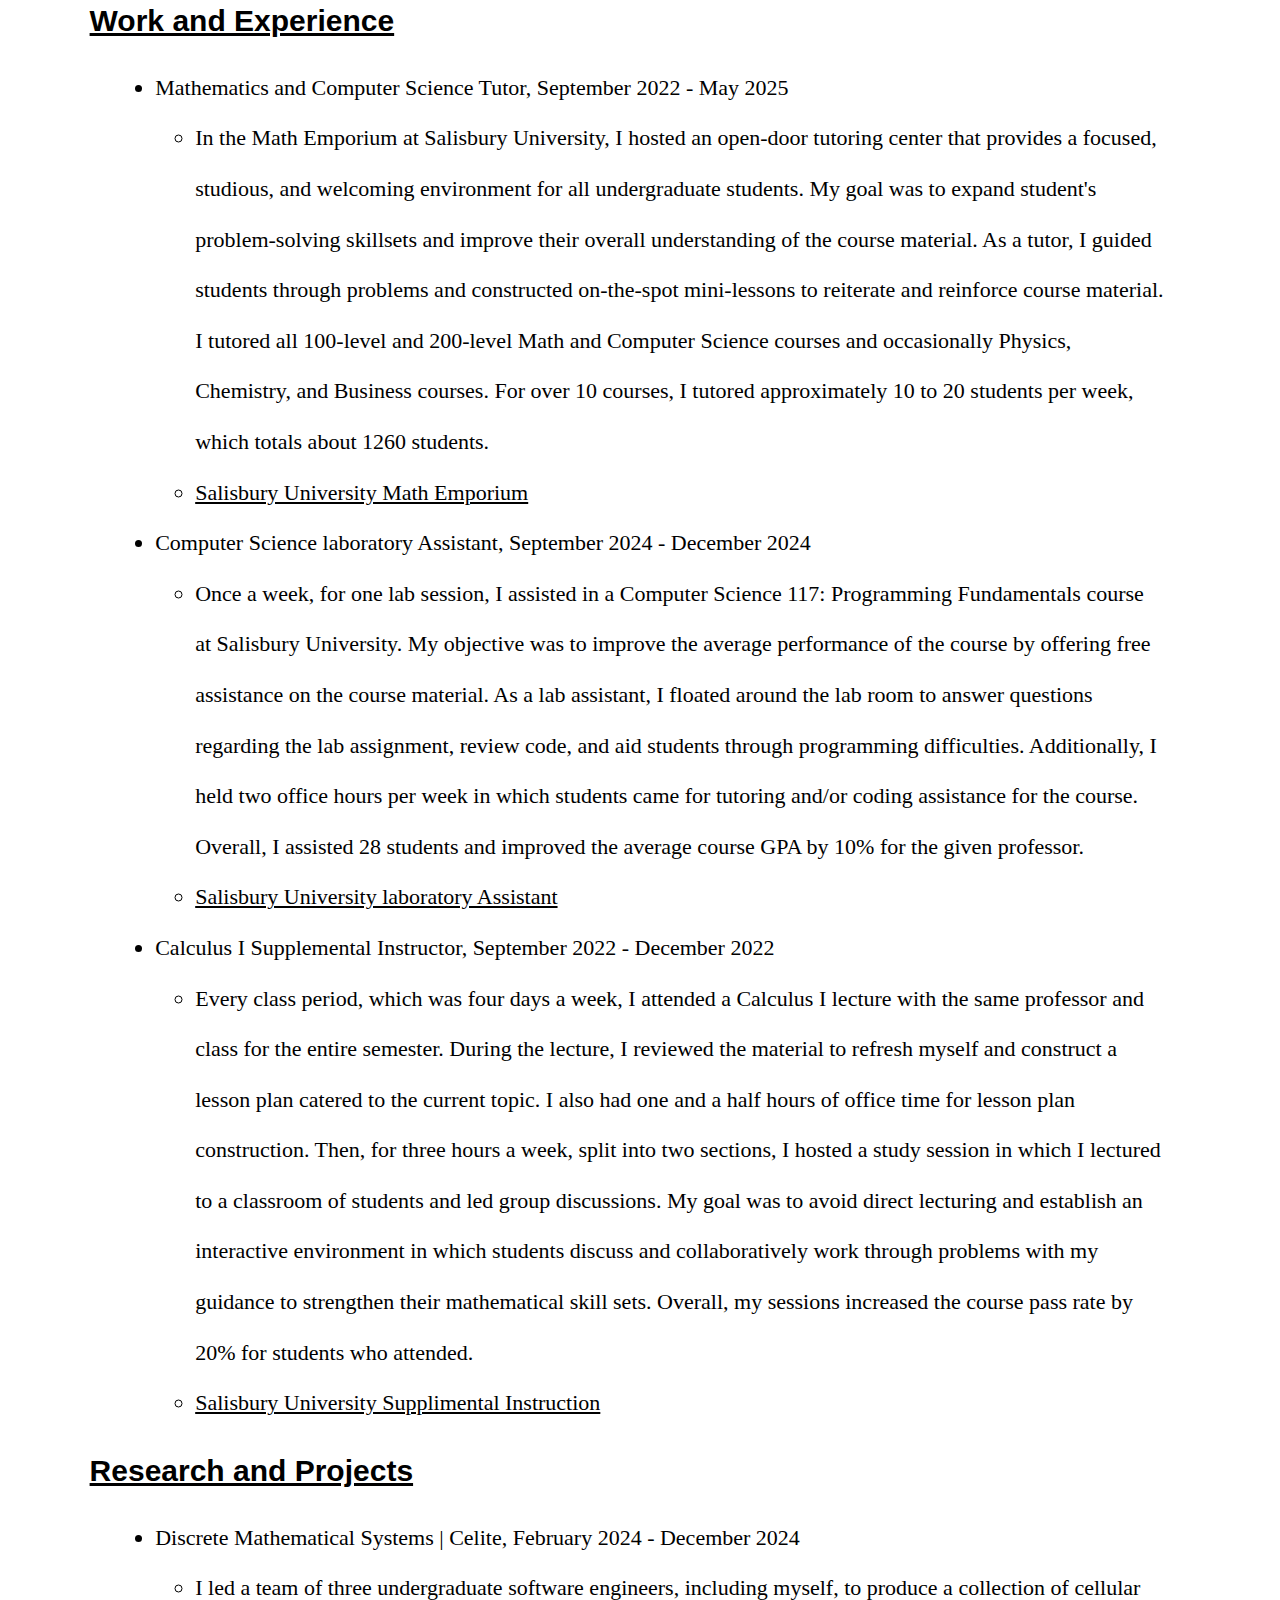
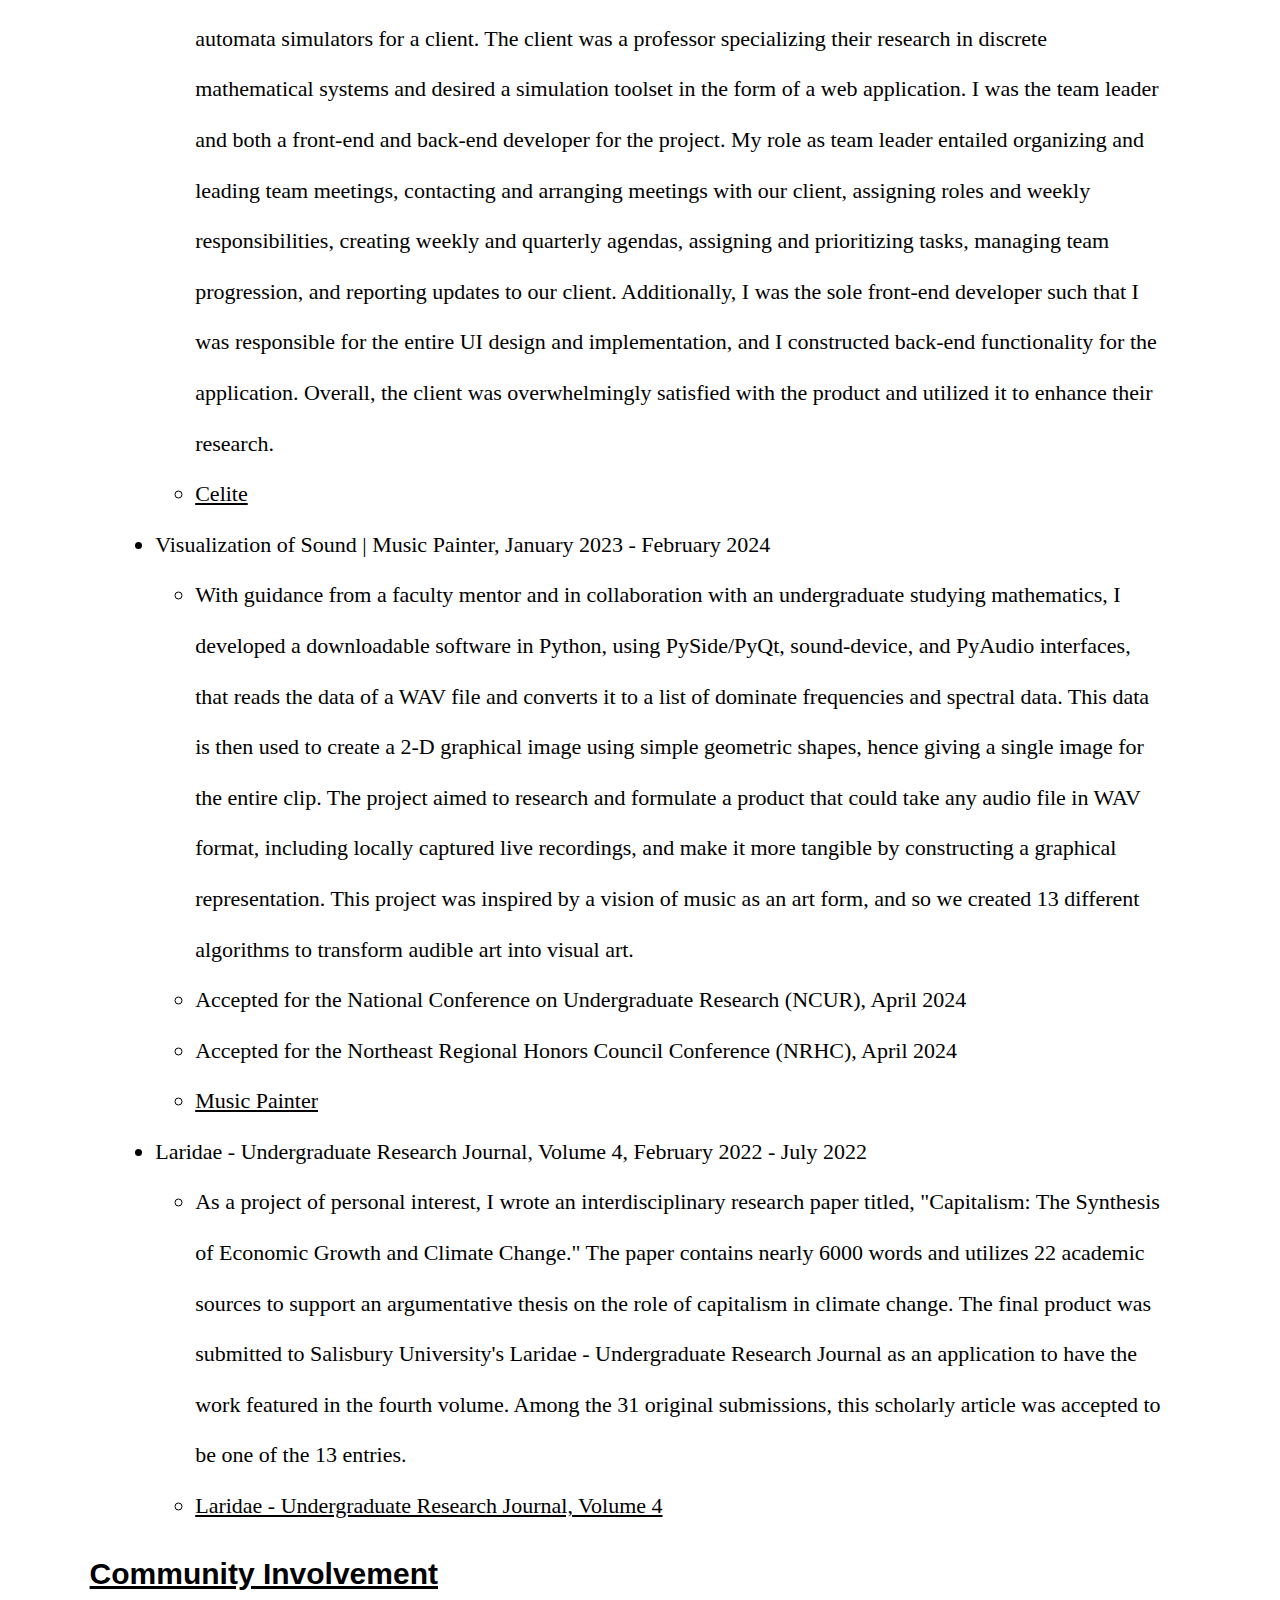
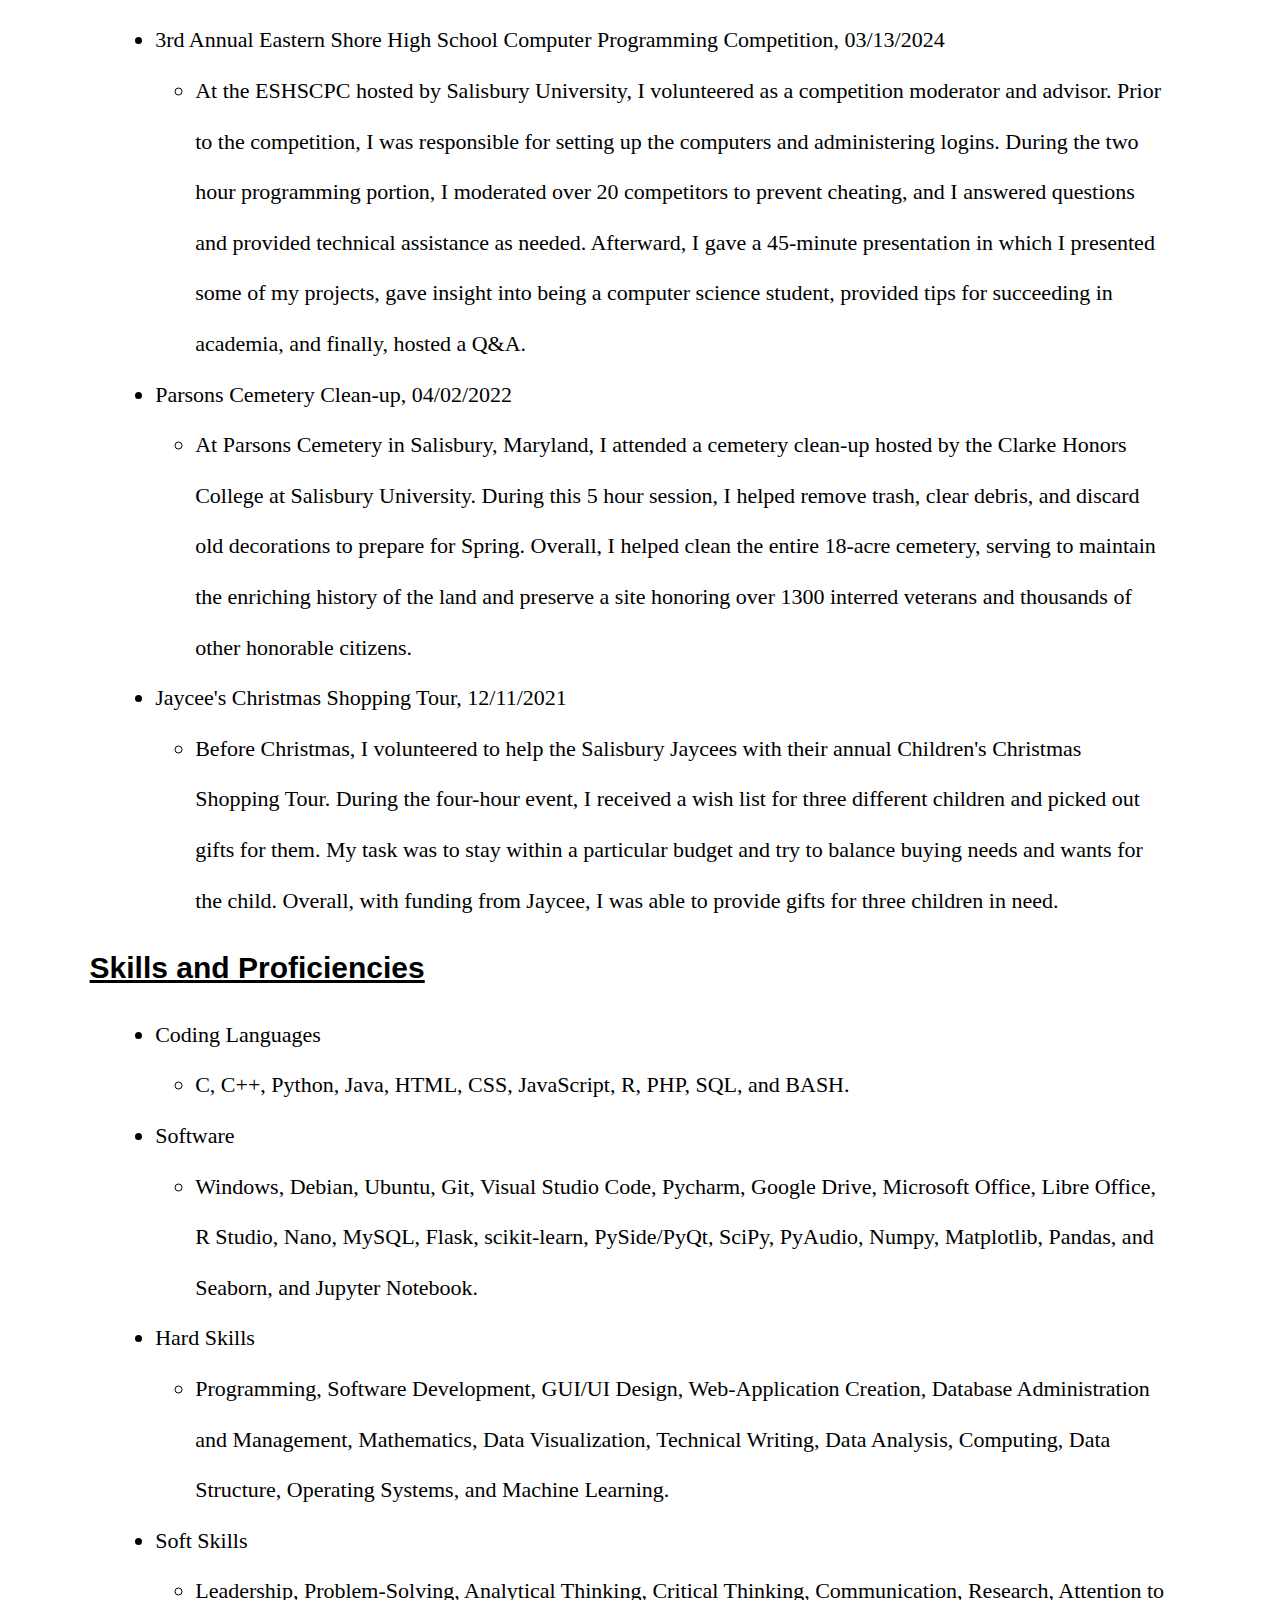
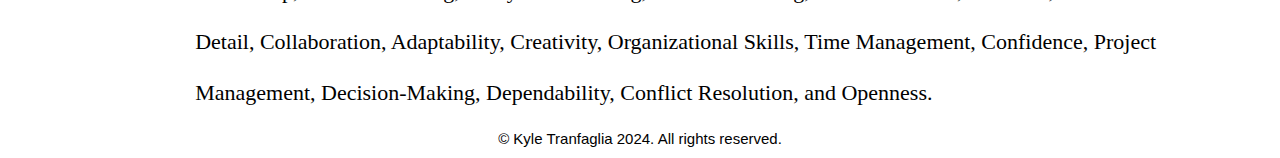
==== commit 27e4dfe0: "Changed Project name to Celite" ====
--- a/src/index.html
+++ b/src/index.html
@@ -32,7 +32,7 @@
         <div class="dropdown">
           <button class="drop_button"> Software <i class="fa fa-caret-down"> </i> </button>
           <div class="dropdown_item">
-            <a href="/../../Celite/src/index.html" target="_blank"> Cellular Automata </a>
+            <a href="/../../Celite/src/index.html" target="_blank"> Celite </a>
             <a href="/../../MusicPainterWebsite/src/index.html" target="_blank"> Music Painter </a>
           </div>
         </div>
@@ -115,10 +115,10 @@
     </ul>
     <h2> Research and Projects </h2>
     <ul class="p3"> 
-      <li> Discrete Mathematical Systems | Cellular Automata, February 2024 - December 2024 </li>  
+      <li> Discrete Mathematical Systems | Celite, February 2024 - December 2024 </li>  
       <ul>
         <li> I led a team of three undergraduate software engineers, including myself, to produce a collection of cellular automata simulators for a client. The client was a professor specializing their research in discrete mathematical systems and desired a simulation toolset in the form of a web application. I was the team leader and both a front-end and back-end developer for the project. My role as team leader entailed organizing and leading team meetings, contacting and arranging meetings with our client, assigning roles and weekly responsibilities, creating weekly and quarterly agendas, assigning and prioritizing tasks, managing team progression, and reporting updates to our client. Additionally, I was the sole front-end developer such that I was responsible for the entire UI design and implementation, and I constructed back-end functionality for the application. Overall, the client was overwhelmingly satisfied with the product and utilized it to enhance their research.  </li> 
-        <li> <a href="/../../Celite/src/index.html" target="_blank"> Cellular Automata </a> </li>
+        <li> <a href="/../../Celite/src/index.html" target="_blank"> Celite </a> </li>
       </ul> 
       <li> Visualization of Sound | Music Painter, January 2023 - February 2024 </li> 
       <ul>
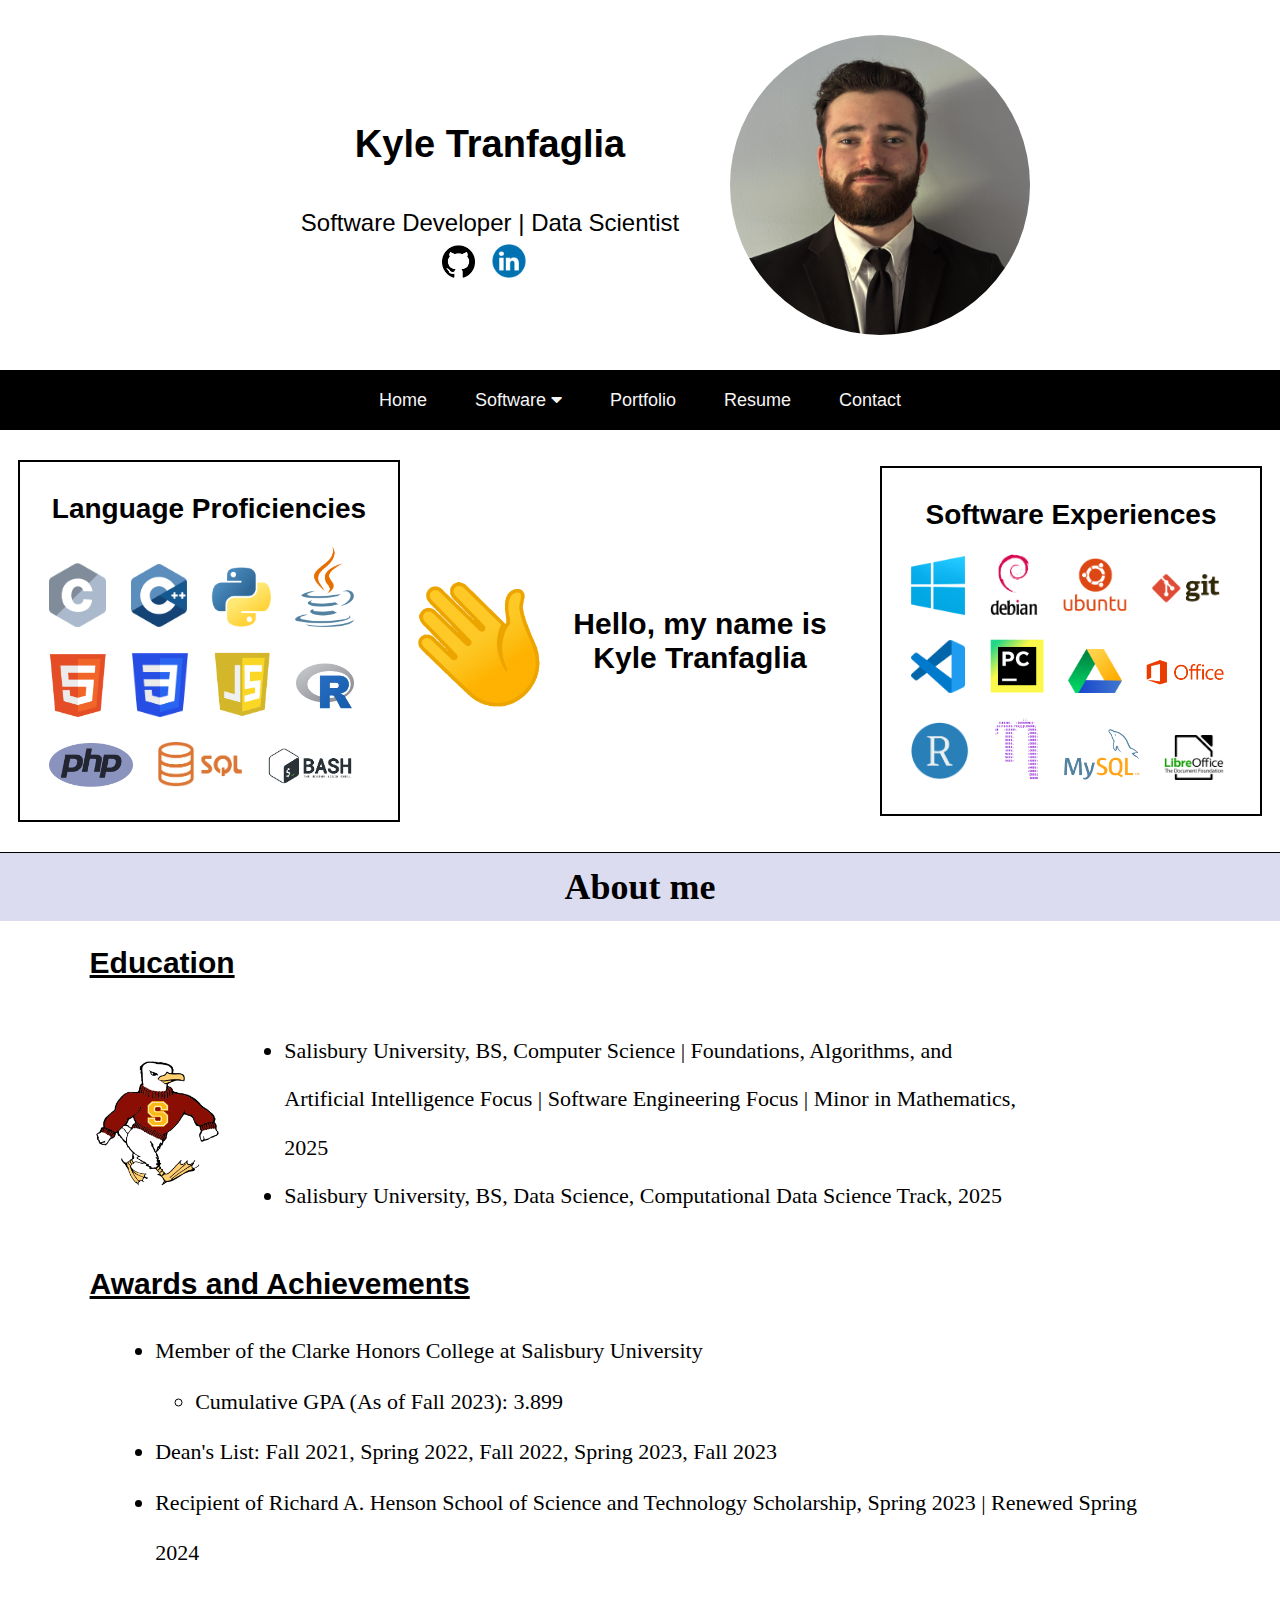
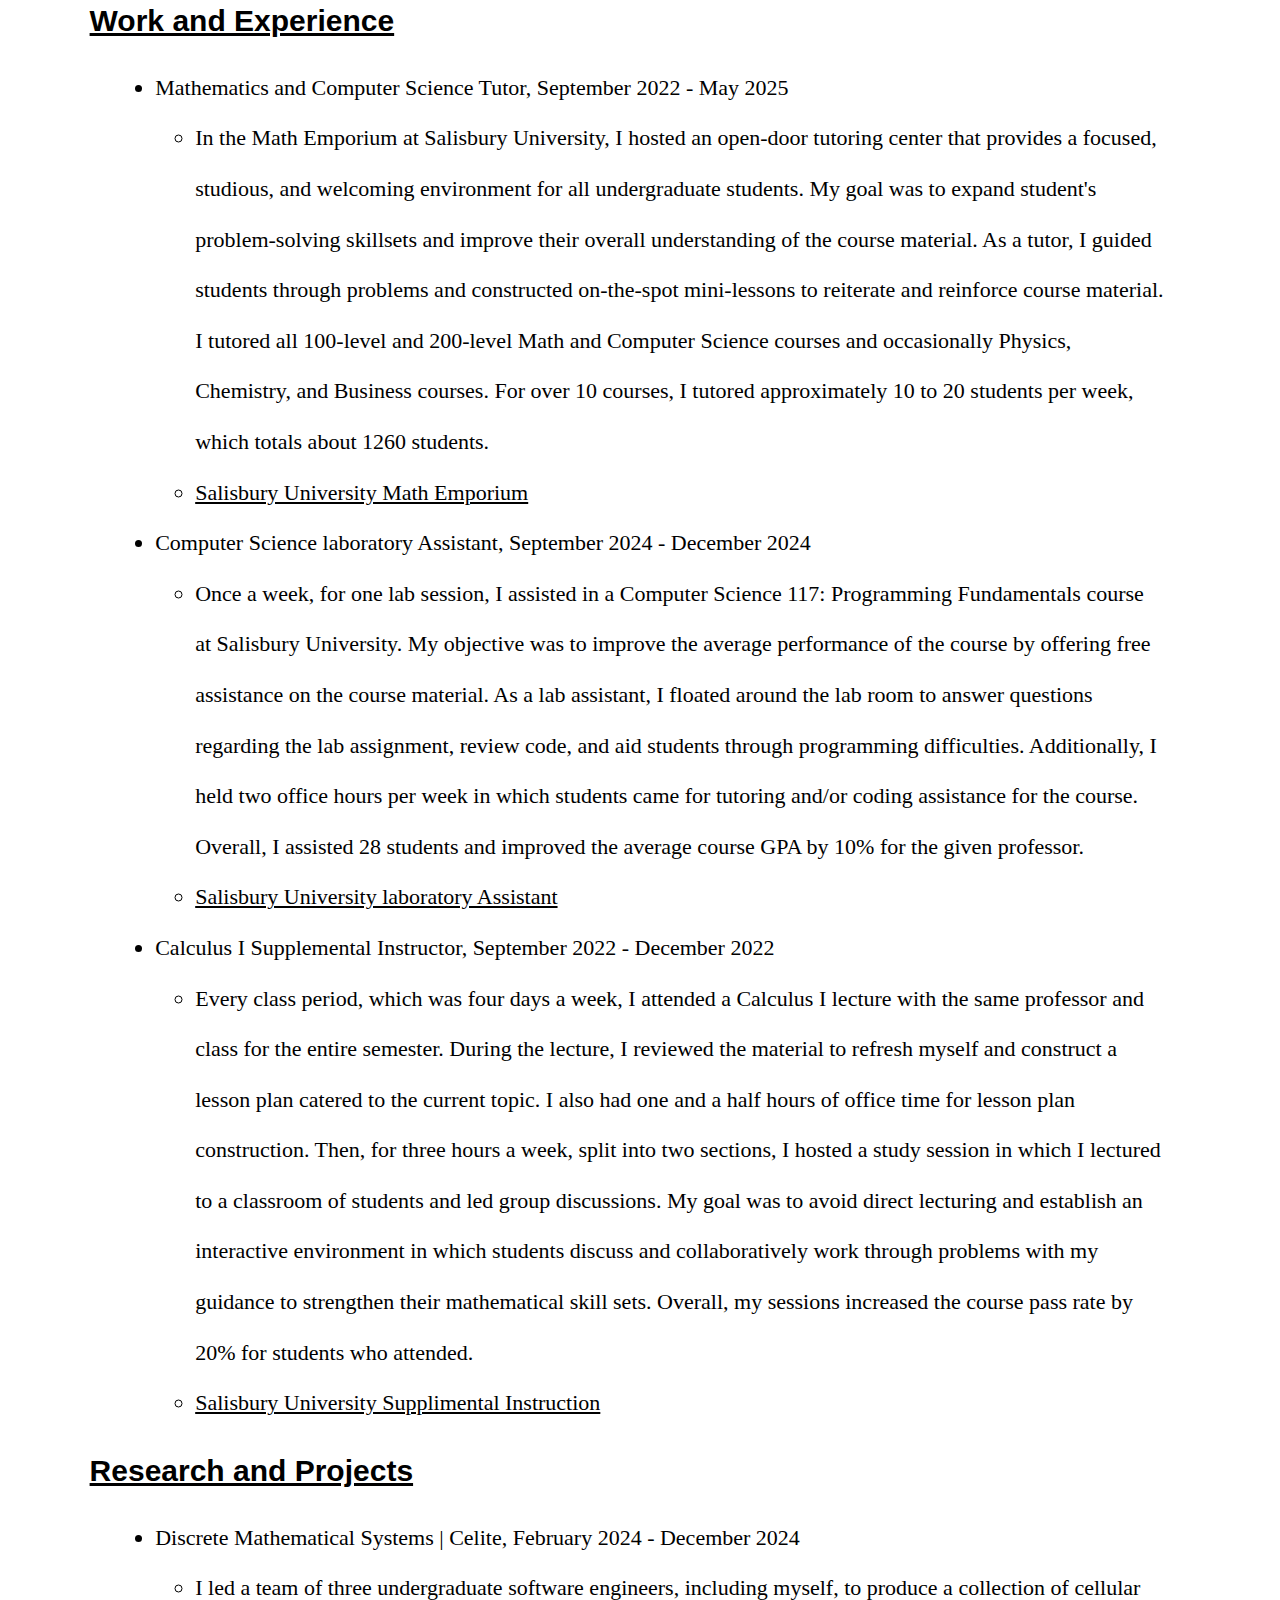
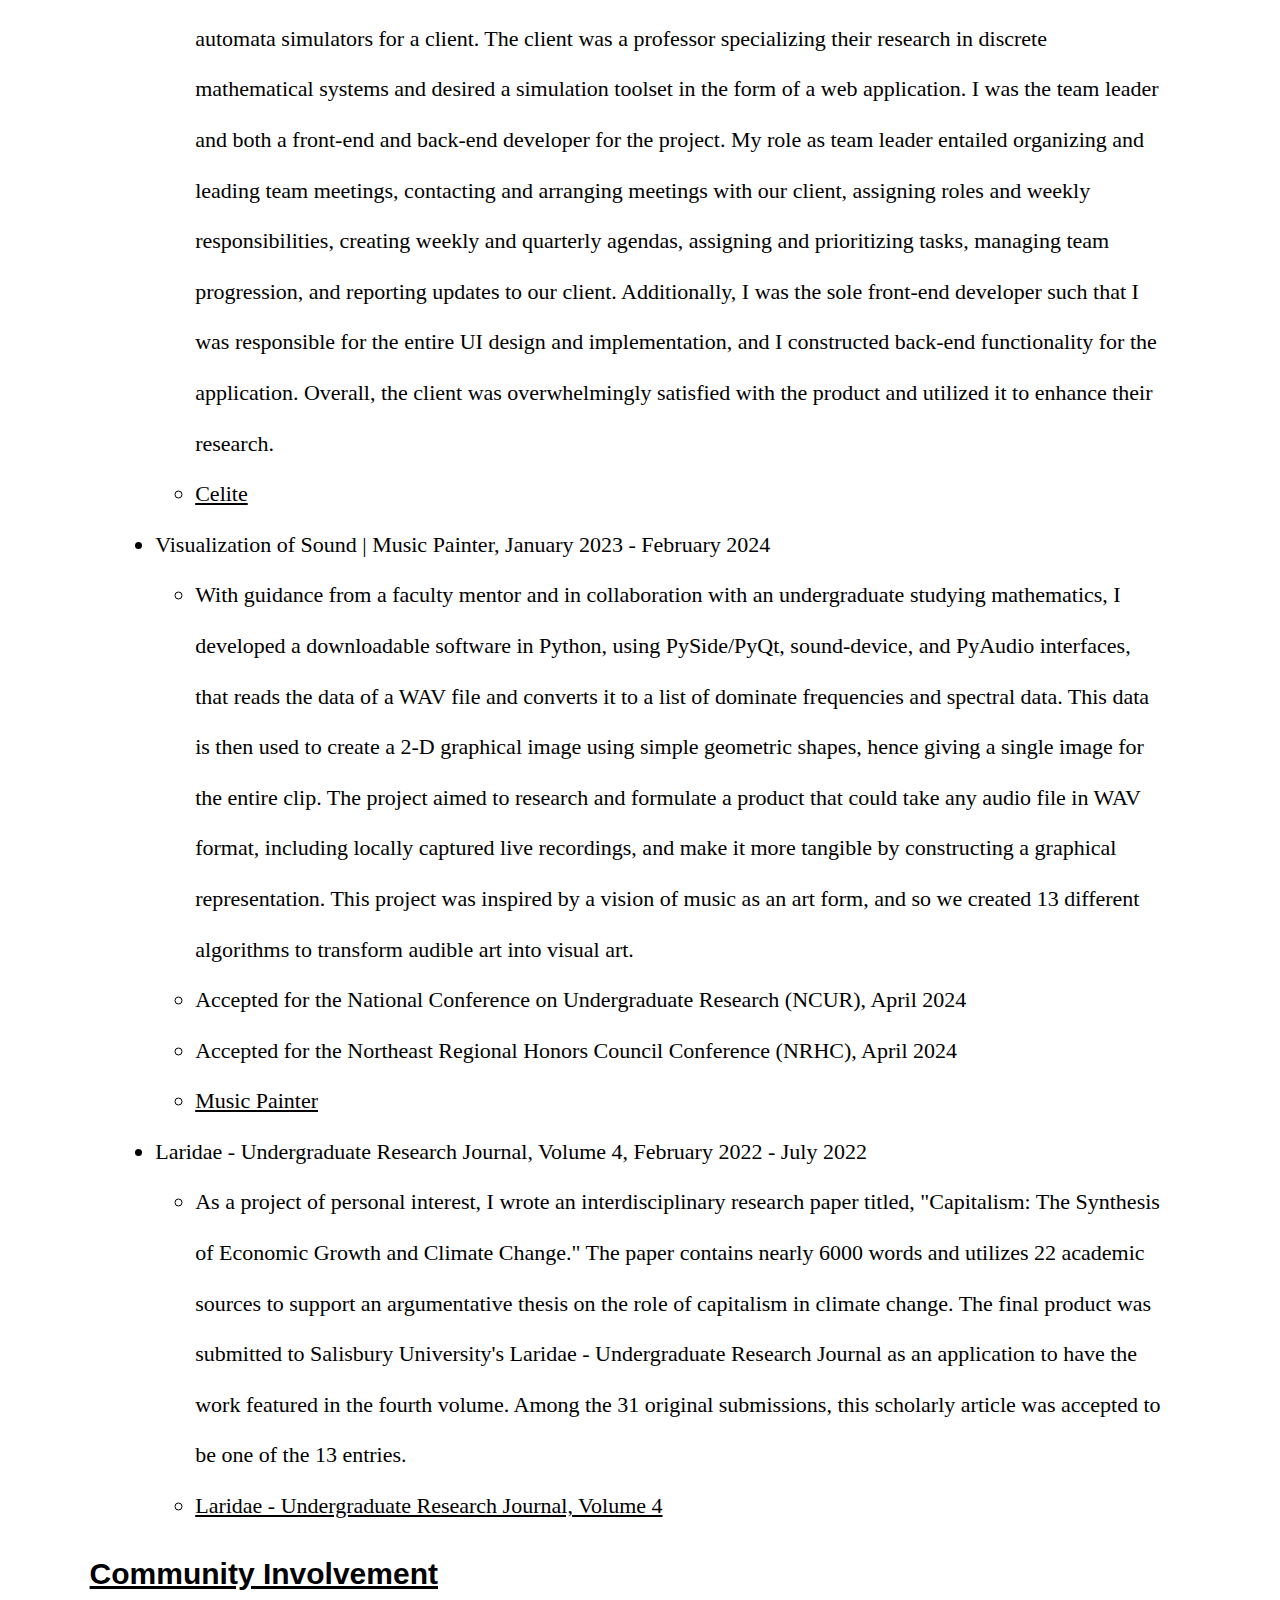
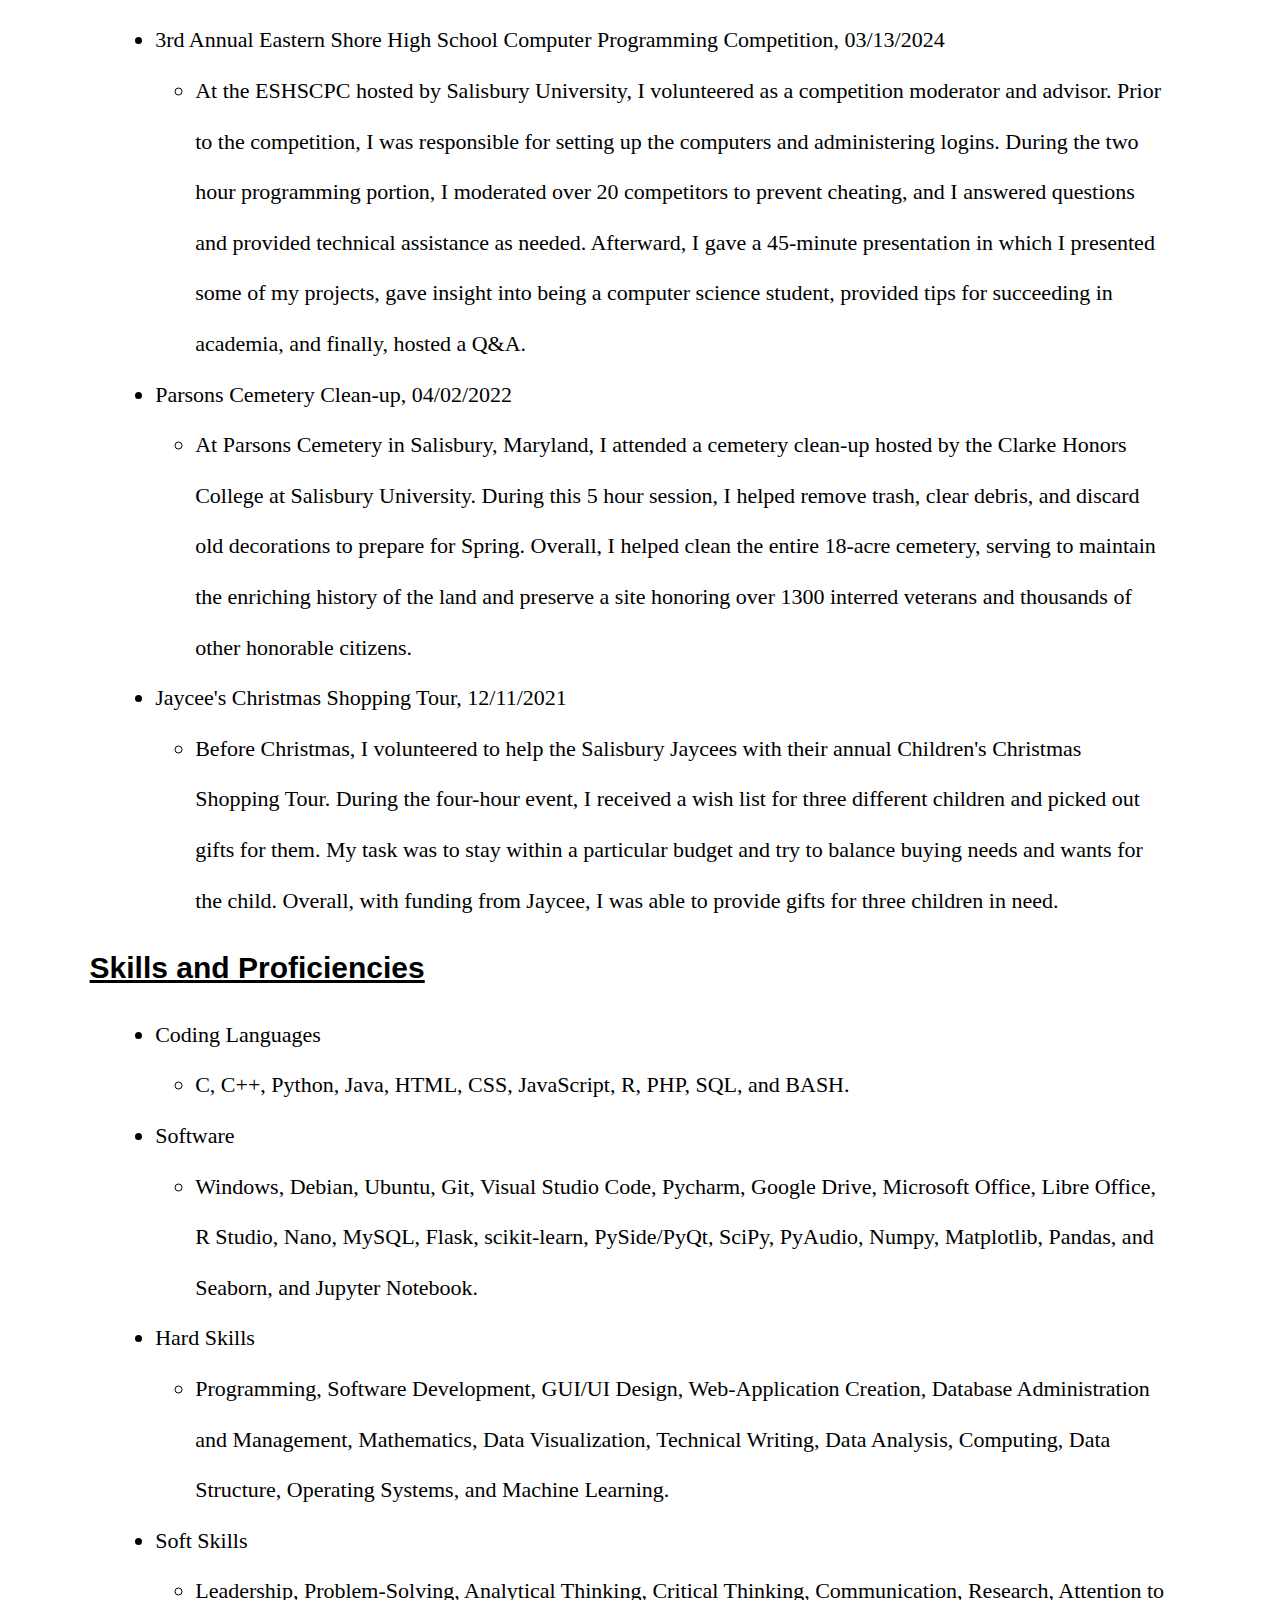
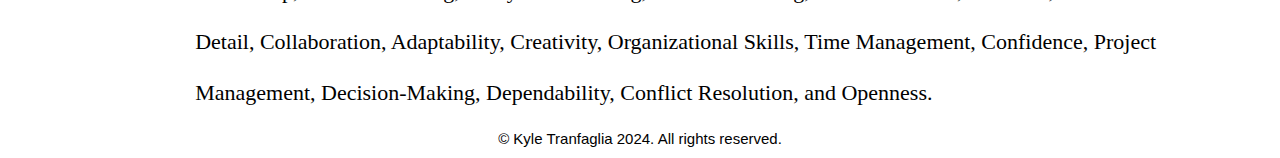
==== commit 38ba66a2: "Added page icon" ====
--- a/src/index.html
+++ b/src/index.html
@@ -3,6 +3,7 @@
   <head>
     <link rel="stylesheet" href="https://cdnjs.cloudflare.com/ajax/libs/font-awesome/5.15.4/css/all.min.css">
     <link rel="stylesheet" href="..\styles\style.css" type="text/css"/>
+    <link rel="icon" href="../images/Headshot_icon.png">
     <meta charset="UTF-8">
     <meta name="viewport" content="width=device-width, initial-scale=1.0">
     <title> Home - Kyle Tranfaglia </title>
@@ -24,7 +25,7 @@
         <a href="https://github.com/ktranfaglia1" target="_blank"> <img src="../images/github.png" alt="GitHub" class="github"></a>
         <a href="https://www.linkedin.com/in/kyle-tranfaglia-6564b42a4/" target="_blank"> <img src="../images/linkedin.png" alt="LinkedIn" class="linkedin"></a>
       </div>
-      <img src="../images/headshot.jpg" class="profile">
+      <img src="../images/Headshot.jpg" class="profile">
     </div>  
     <header>
       <div class="navbar">
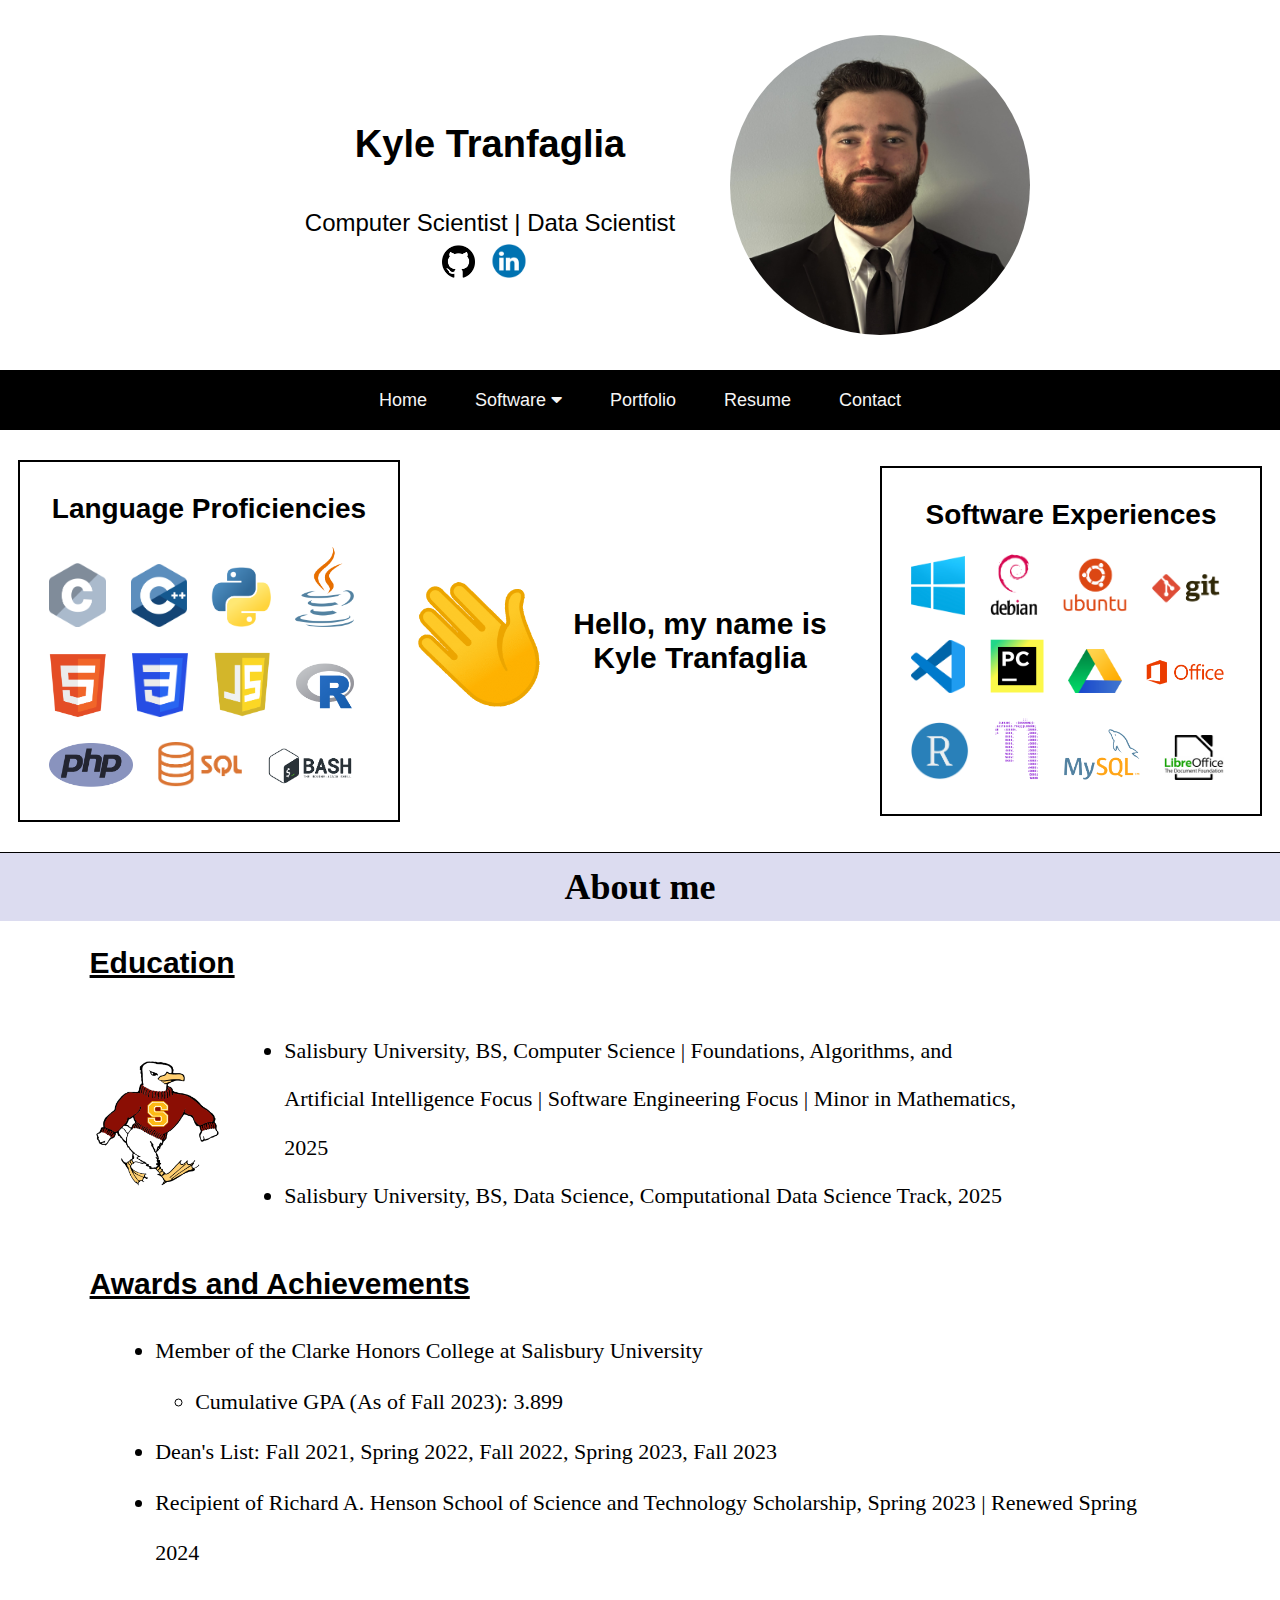
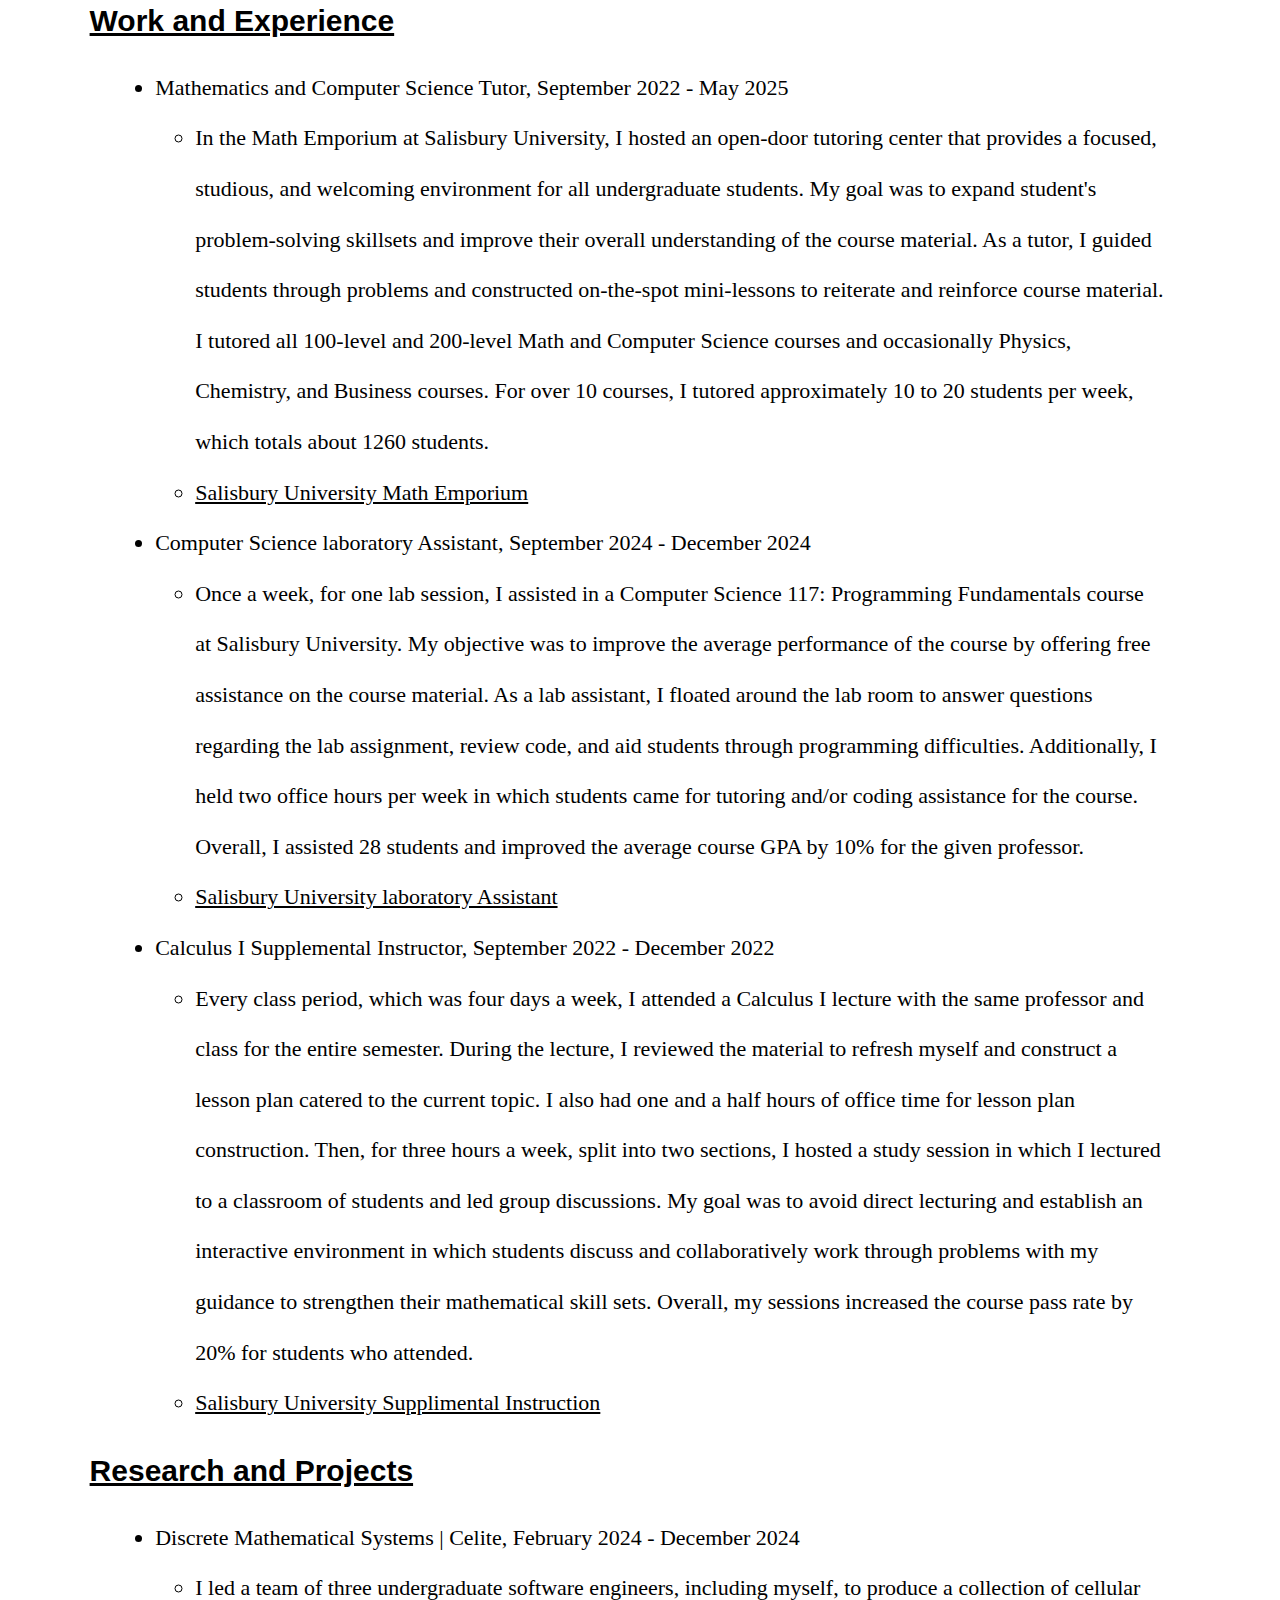
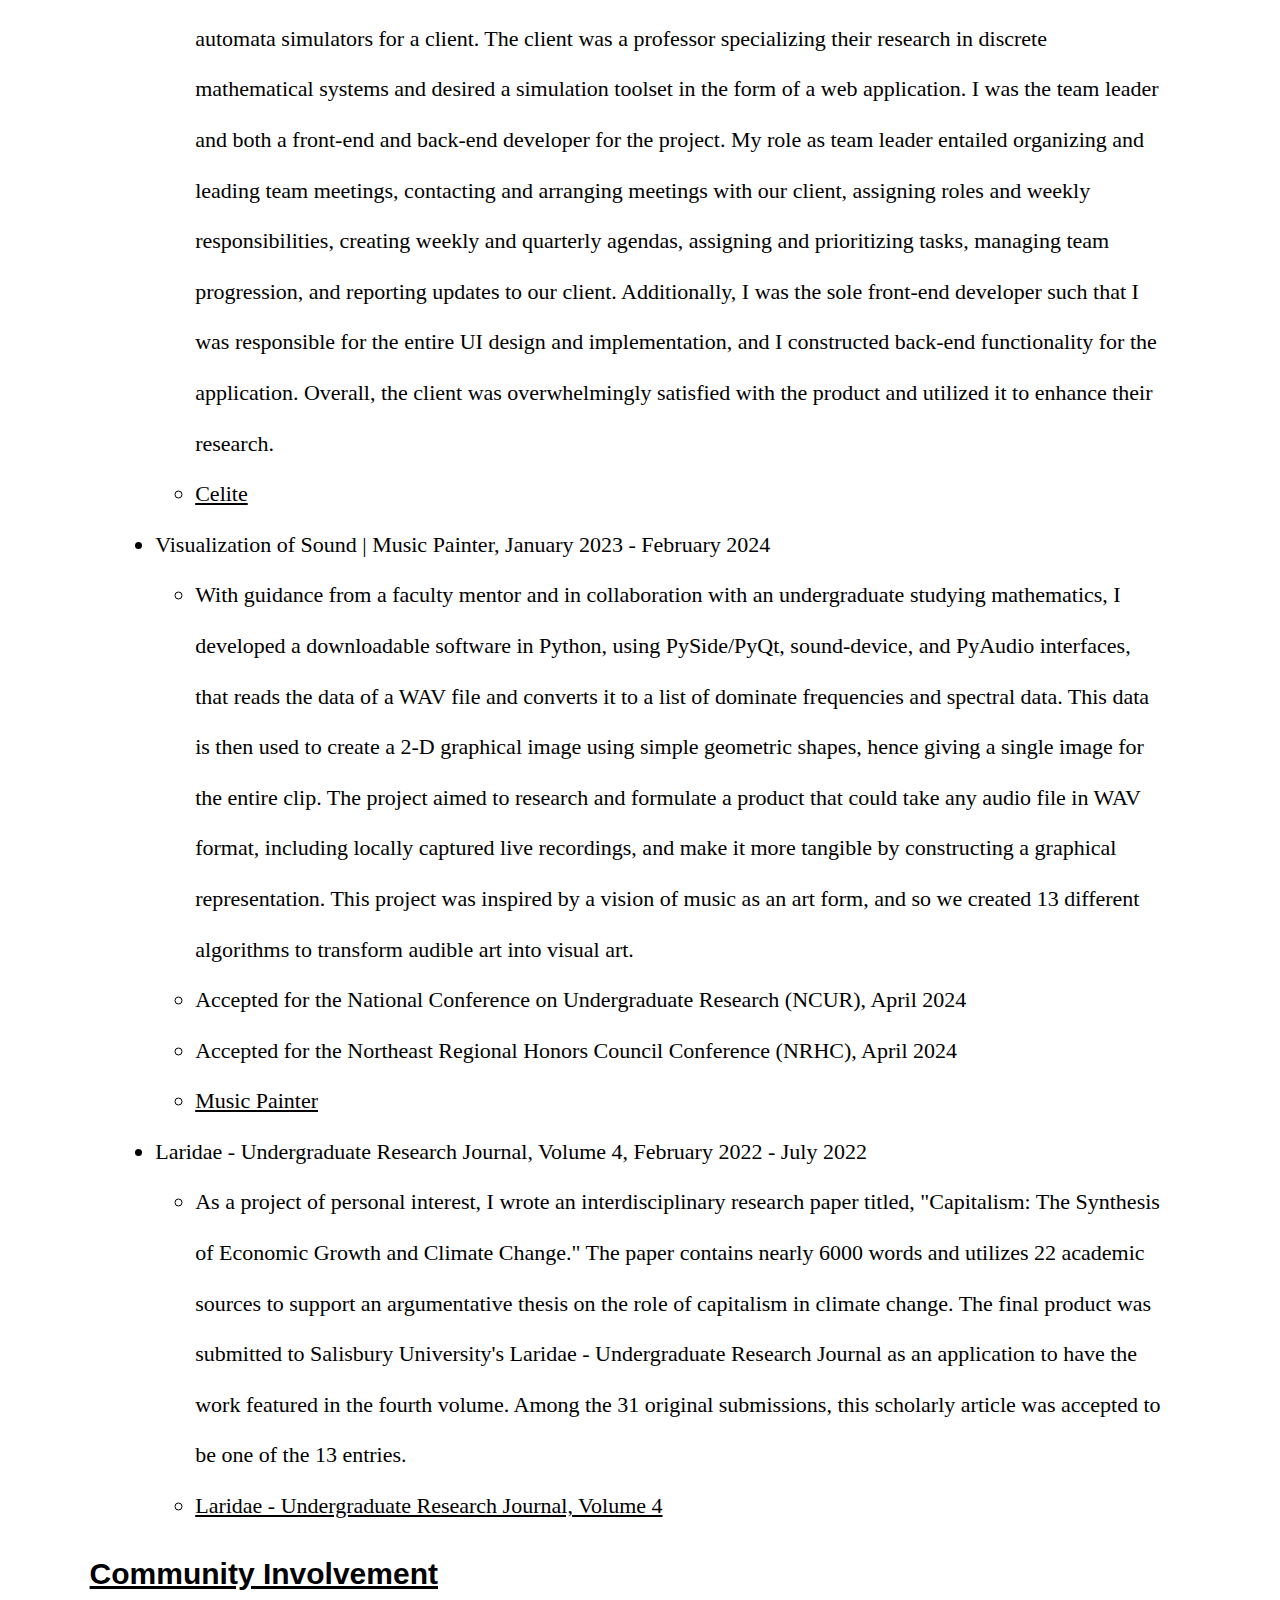
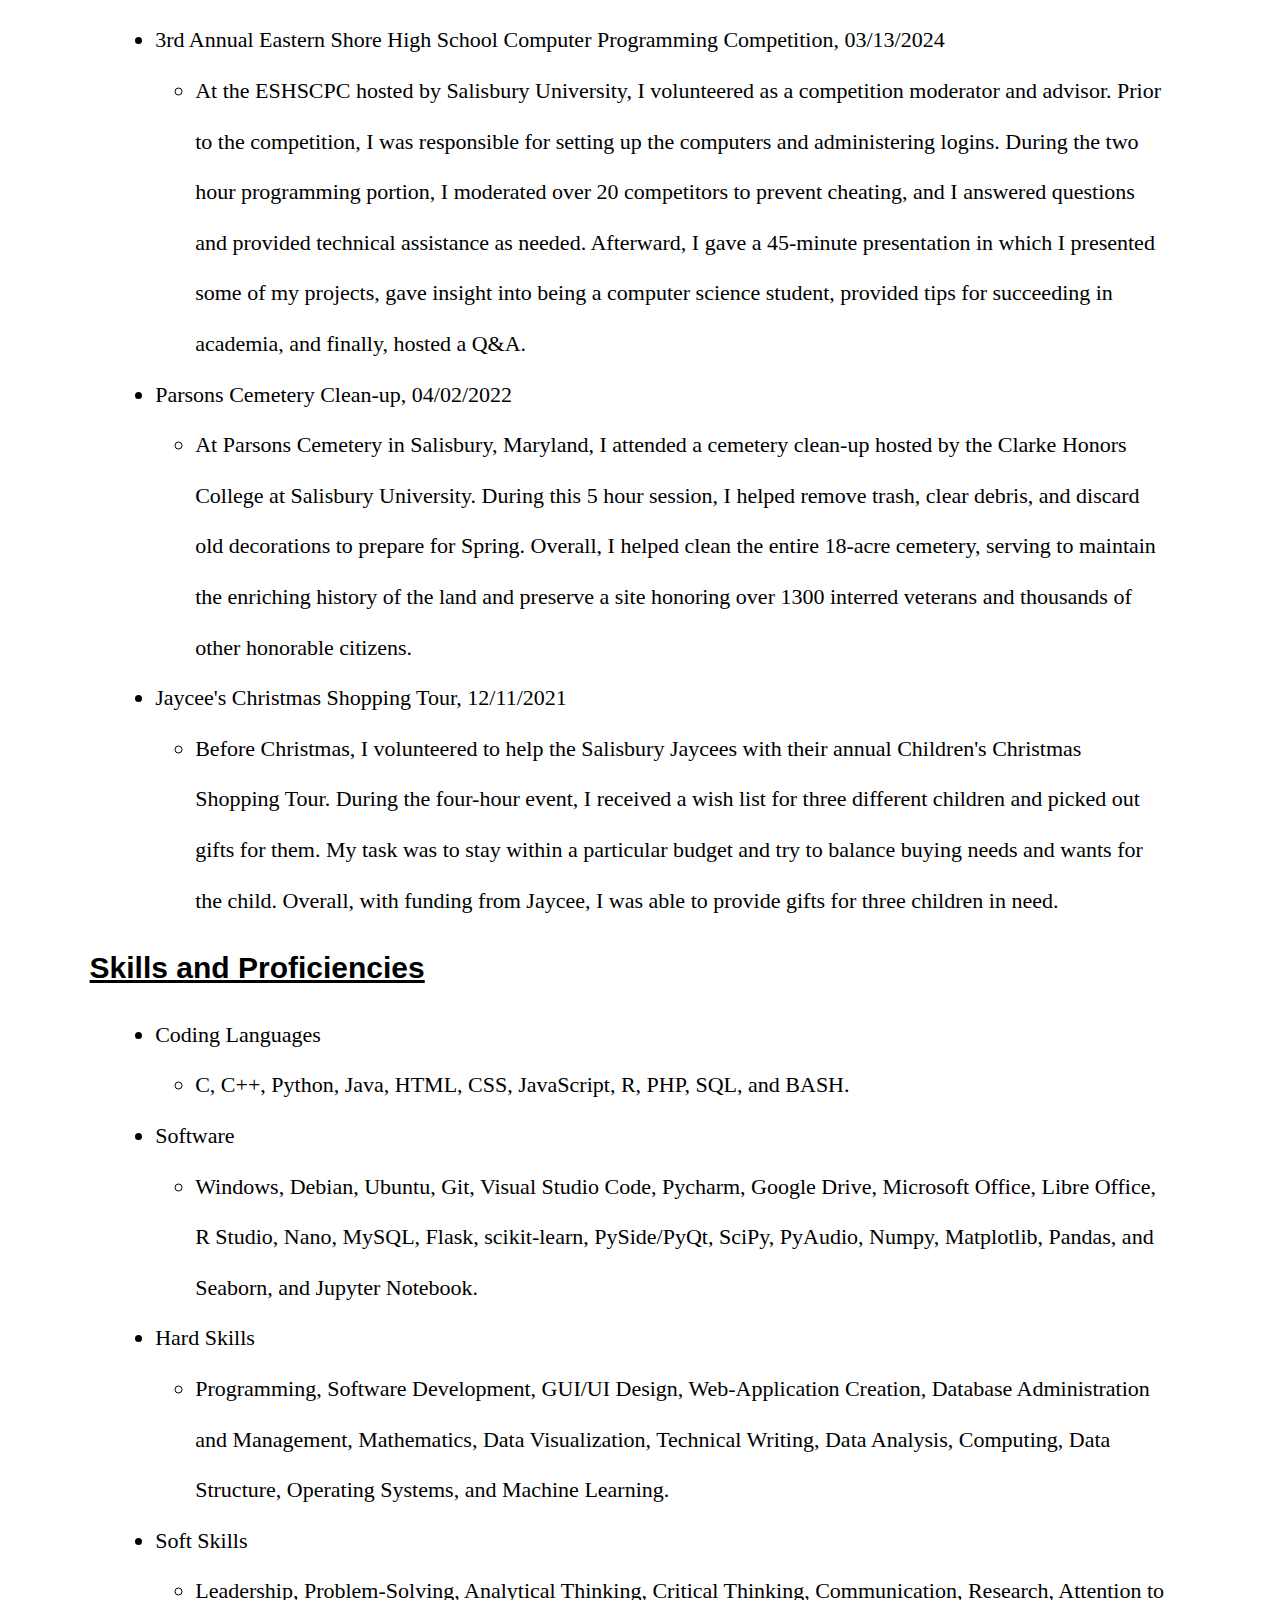
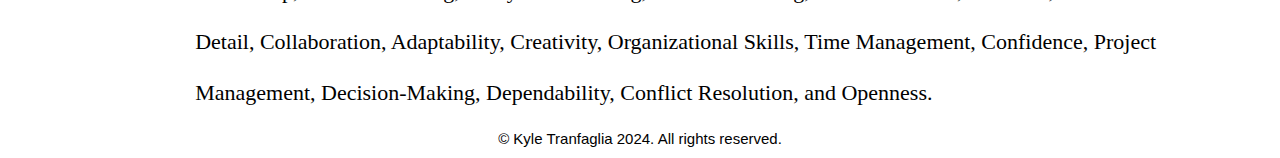
==== commit 08e2fc6b: "Updating Portfolio" ====
--- a/src/index.html
+++ b/src/index.html
@@ -21,7 +21,7 @@
     <div class="head_container">
       <div class="name_container">
         <h3> Kyle Tranfaglia </h3> 
-        <div class="p1"> Software Developer <span> | </span> Data Scientist </div>
+        <div class="p1"> Computer Scientist <span> | </span> Data Scientist </div>
         <a href="https://github.com/ktranfaglia1" target="_blank"> <img src="../images/github.png" alt="GitHub" class="github"></a>
         <a href="https://www.linkedin.com/in/kyle-tranfaglia-6564b42a4/" target="_blank"> <img src="../images/linkedin.png" alt="LinkedIn" class="linkedin"></a>
       </div>
@@ -33,8 +33,9 @@
         <div class="dropdown">
           <button class="drop_button"> Software <i class="fa fa-caret-down"> </i> </button>
           <div class="dropdown_item">
-            <a href="/../../Celite/src/index.html" target="_blank"> Celite </a>
-            <a href="/../../MusicPainterWebsite/src/index.html" target="_blank"> Music Painter </a>
+            <a href="https://celite.org" target="_blank"> Celite </a>
+            <a href="https://musicpainter.org" target="_blank"> Music Painter </a>
+            <a href="/../../CarMart/index.html" target="_blank"> CarMart </a>
           </div>
         </div>
         <a href="../src/portfolio.html"> Portfolio </a>
